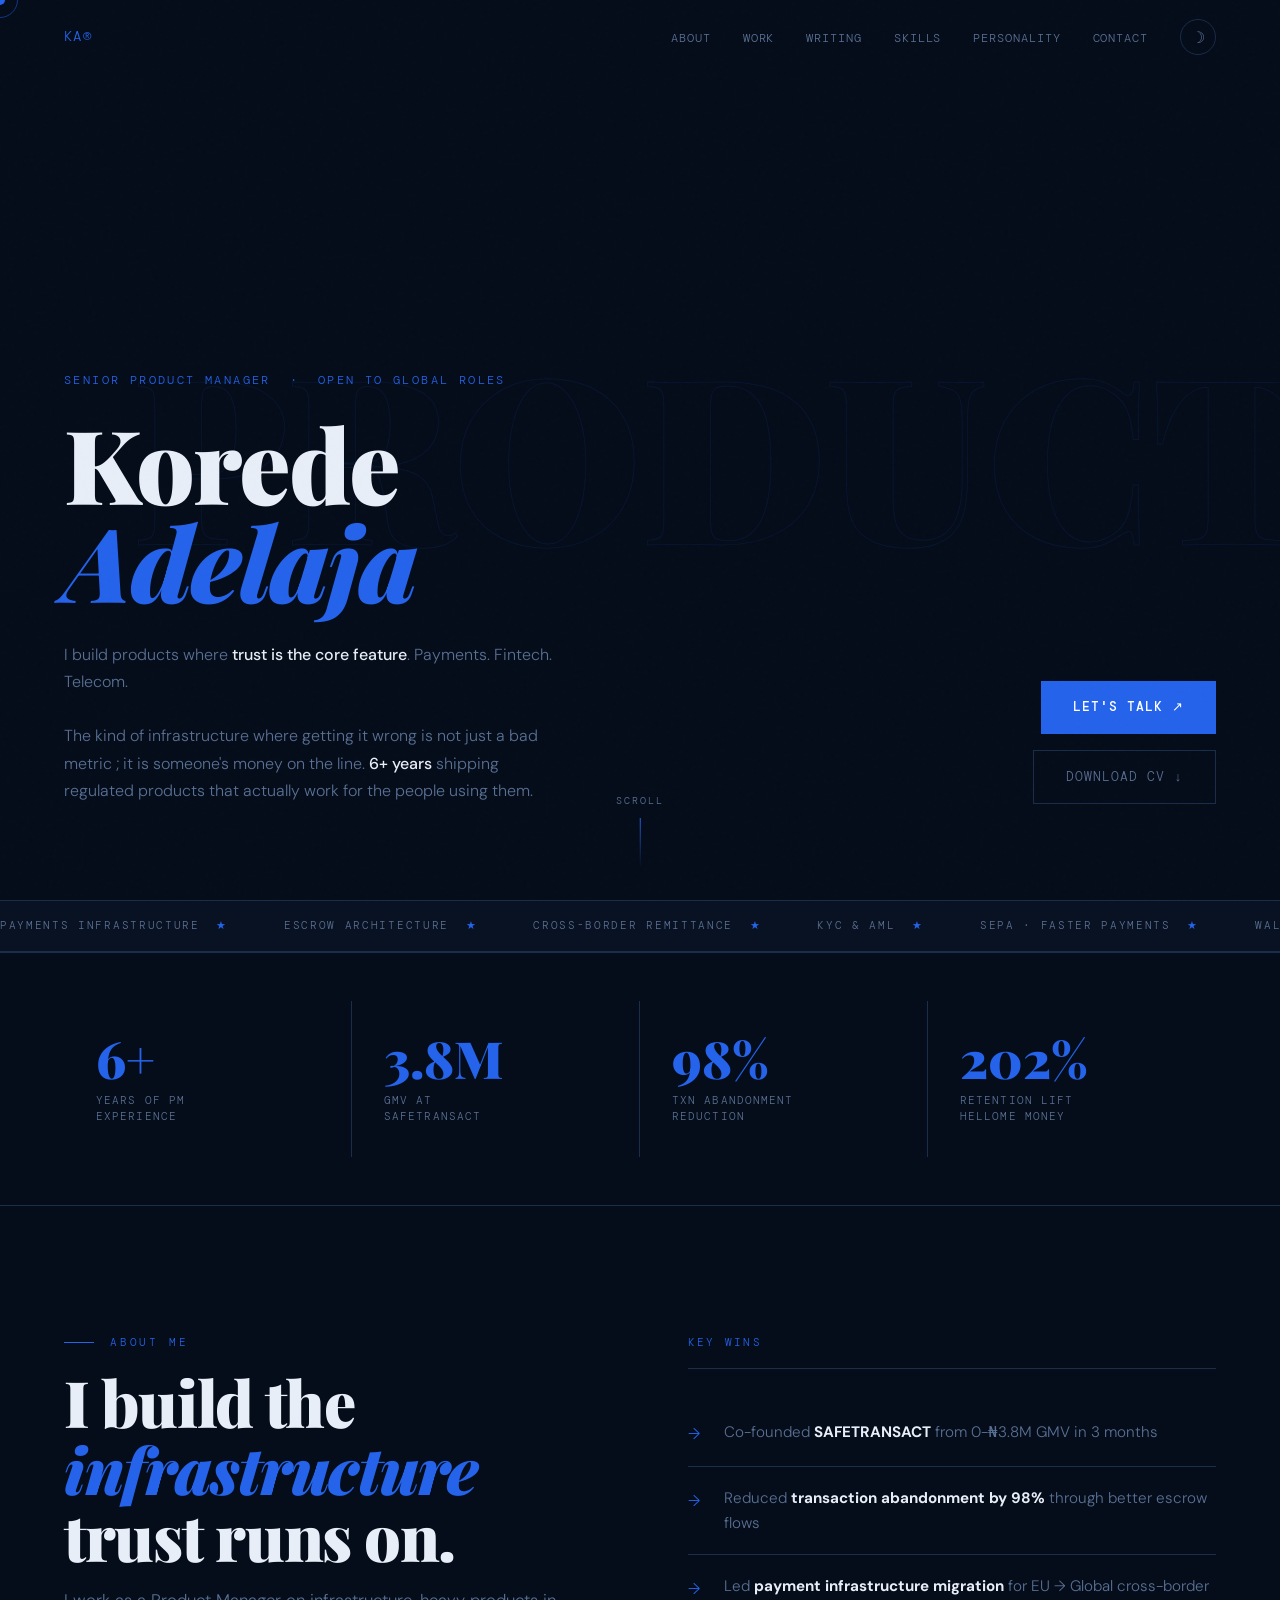
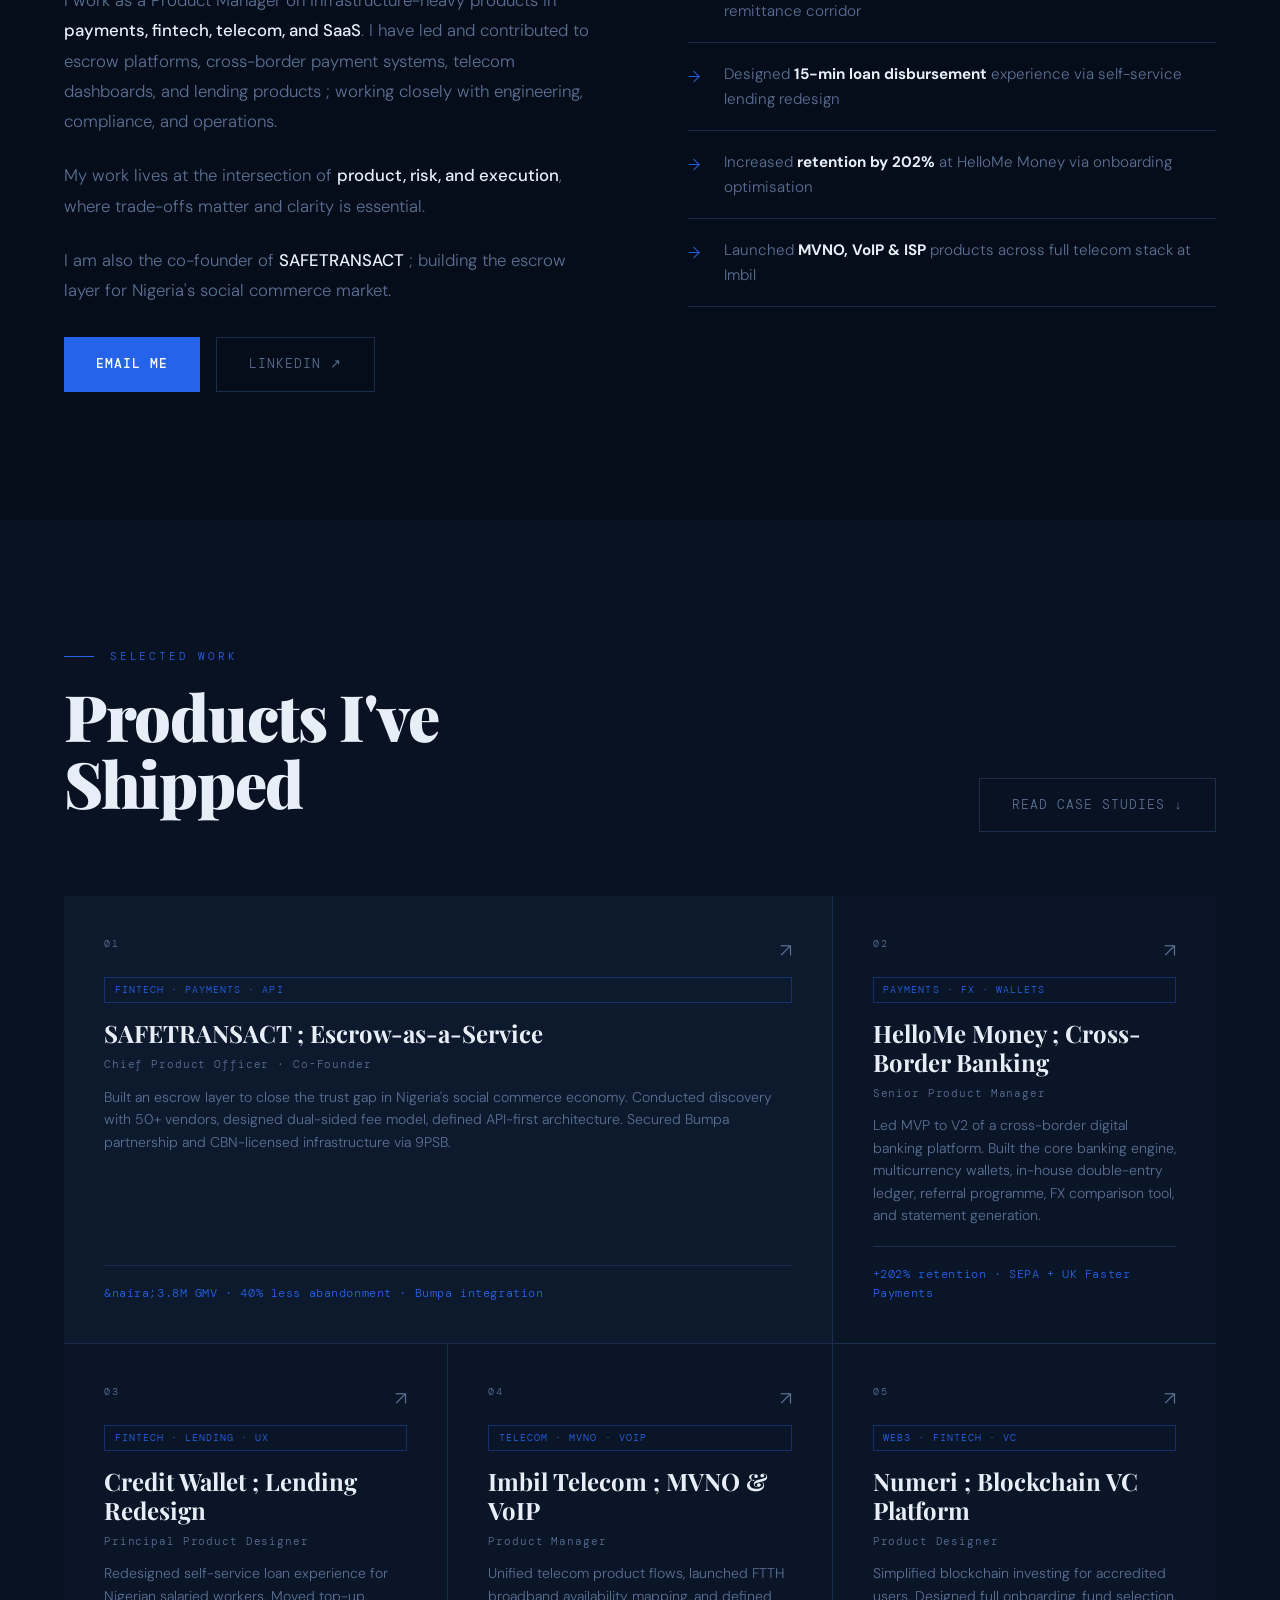
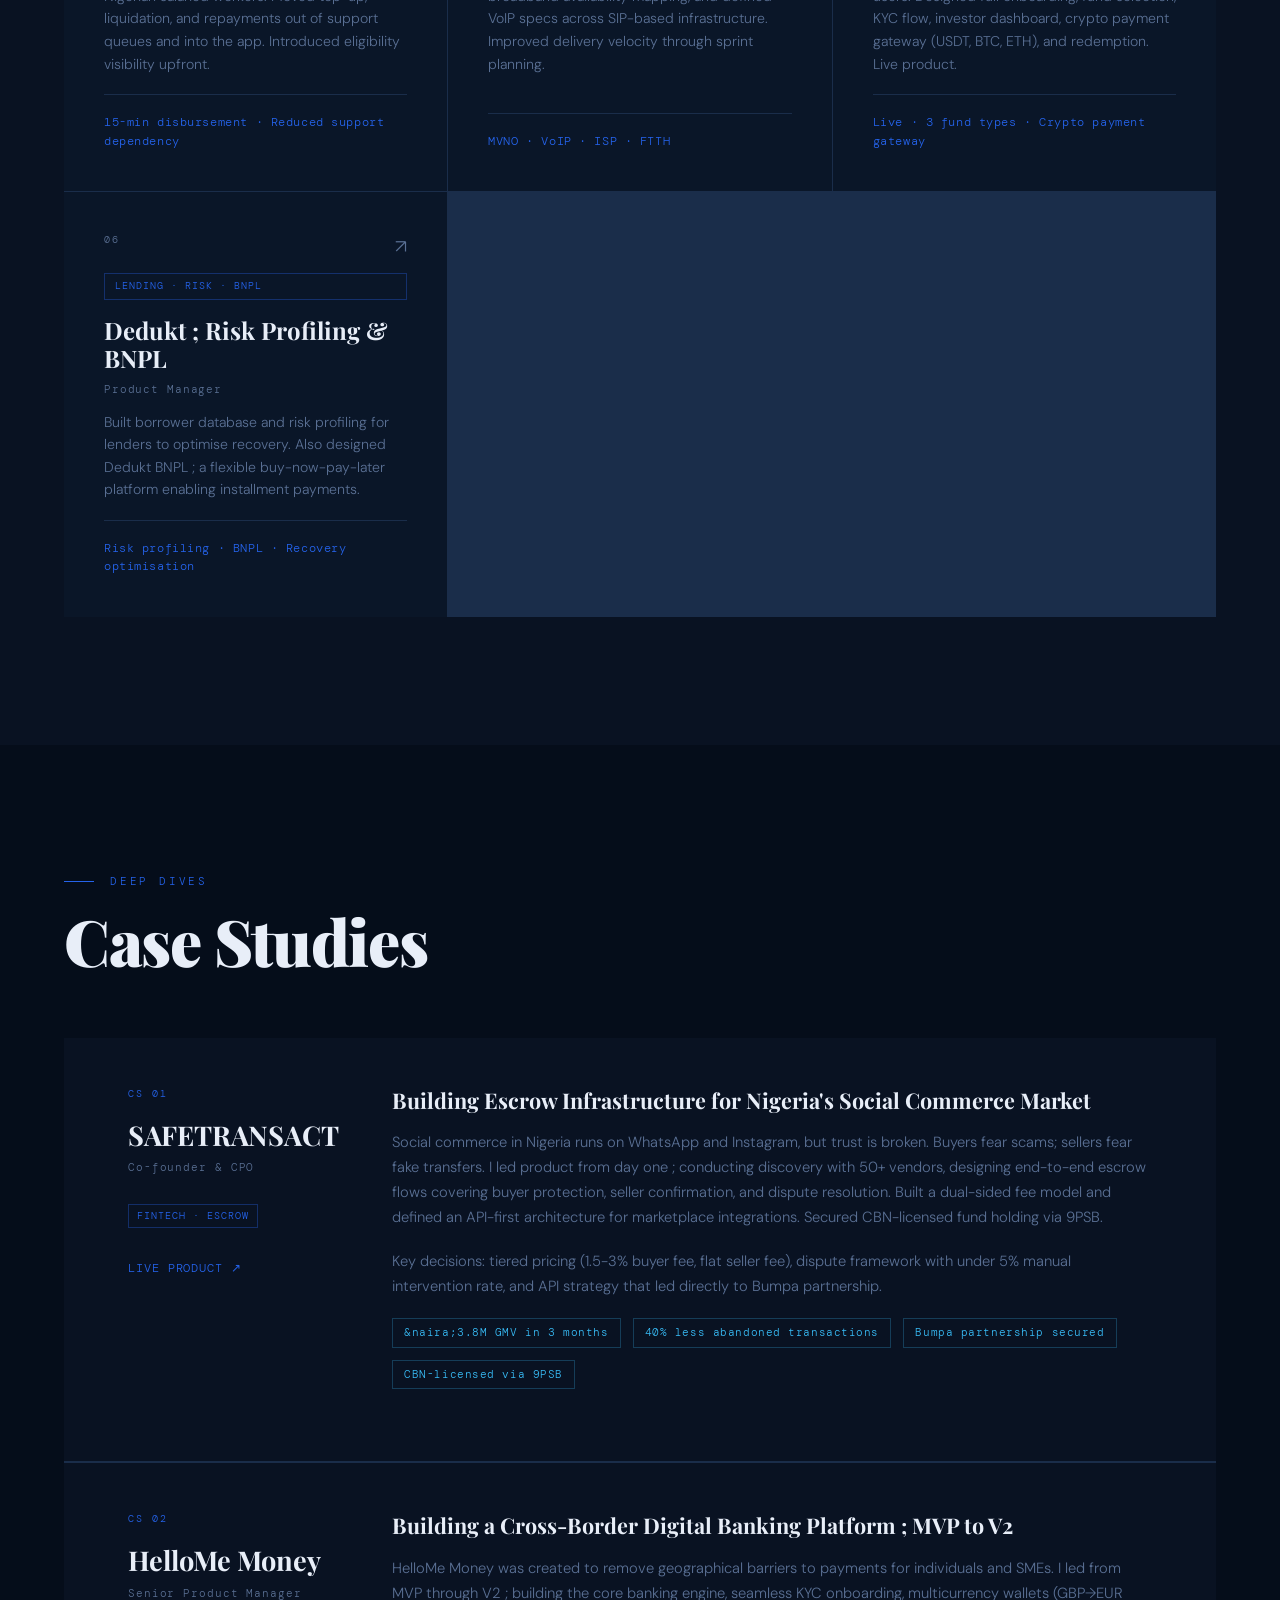
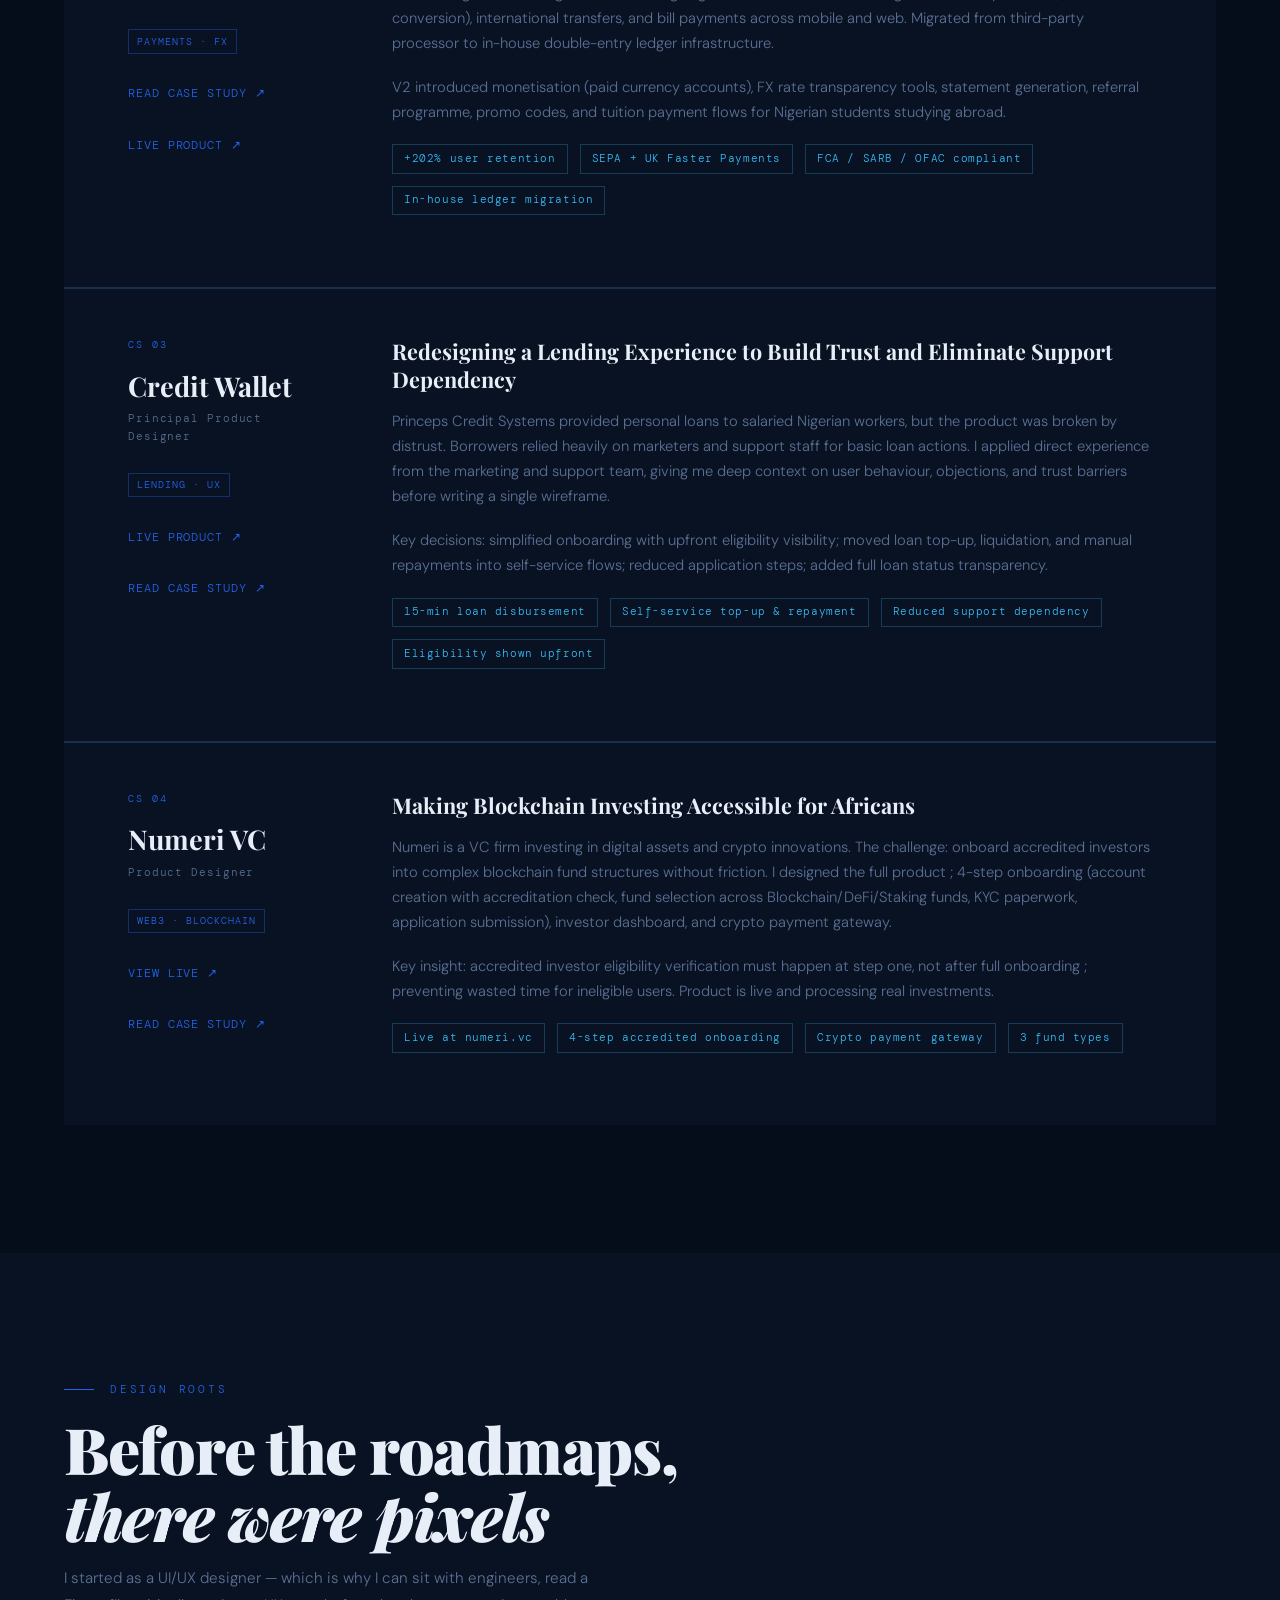
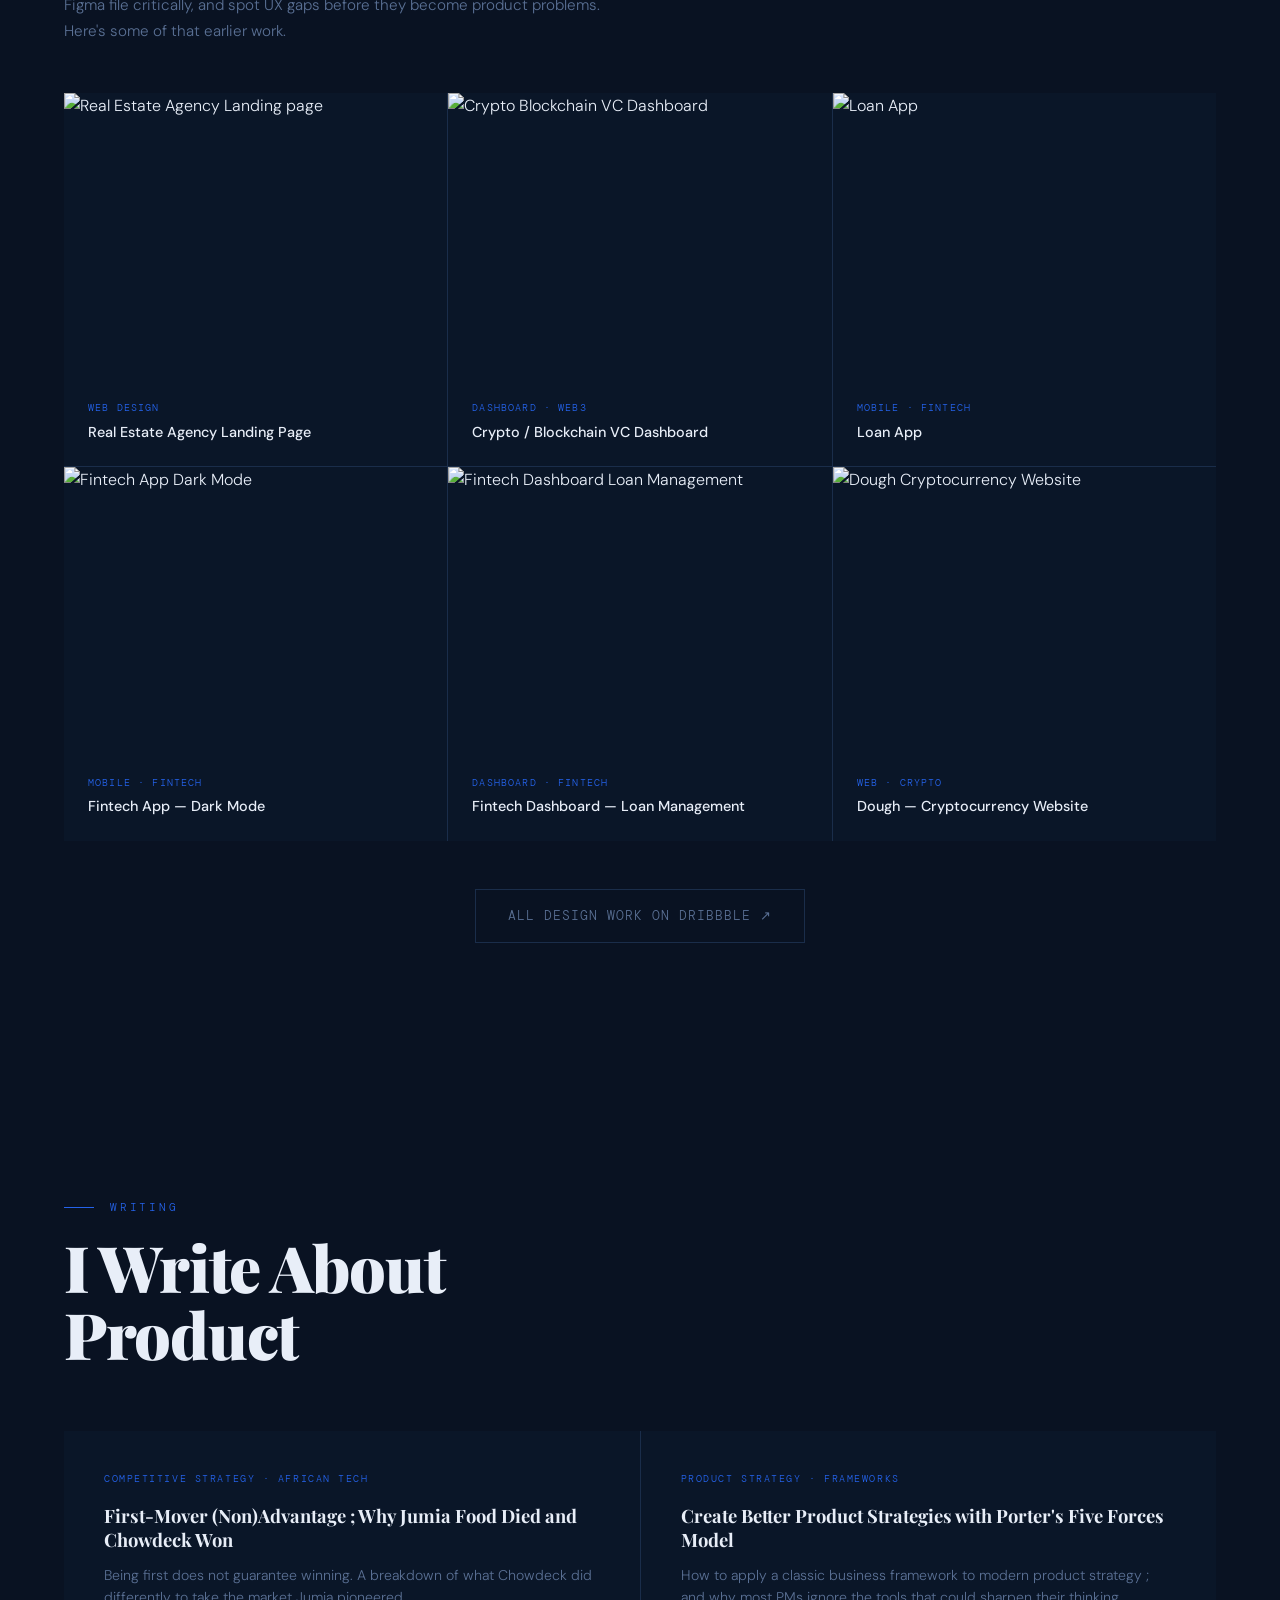
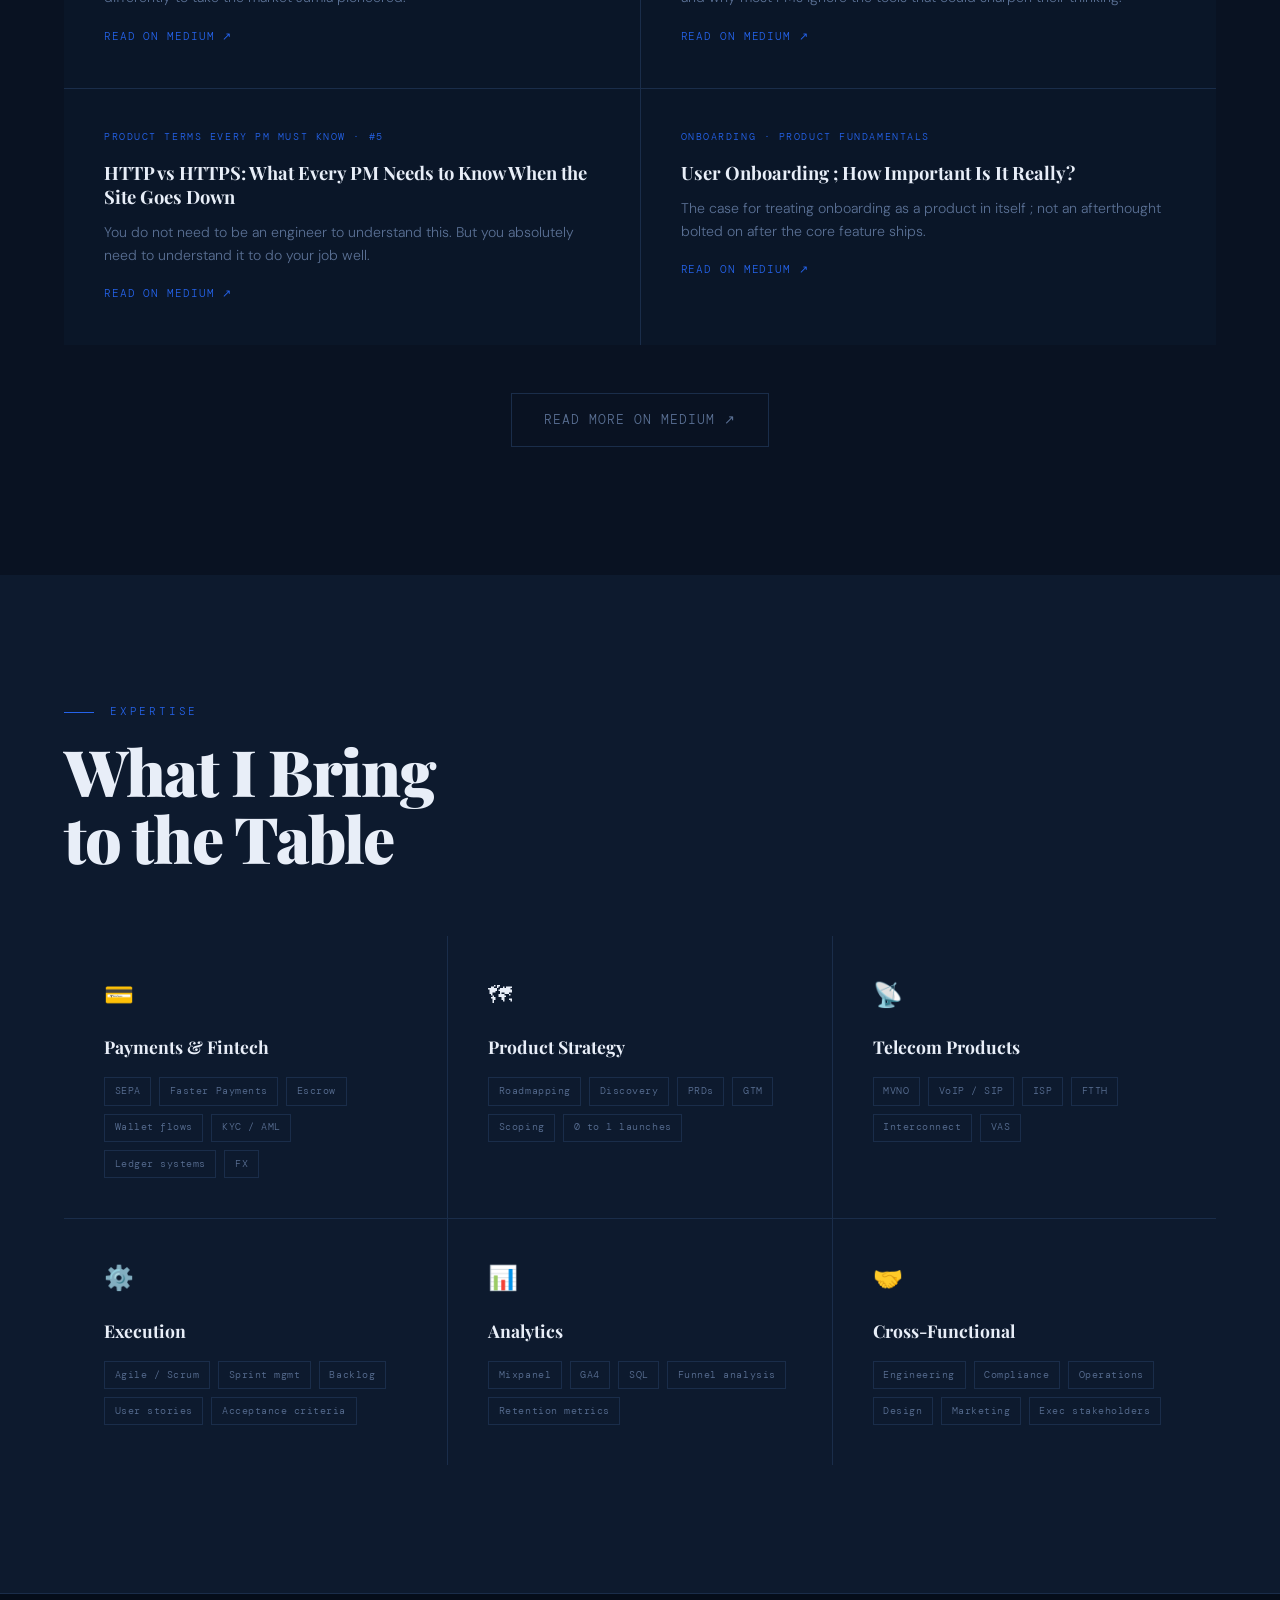
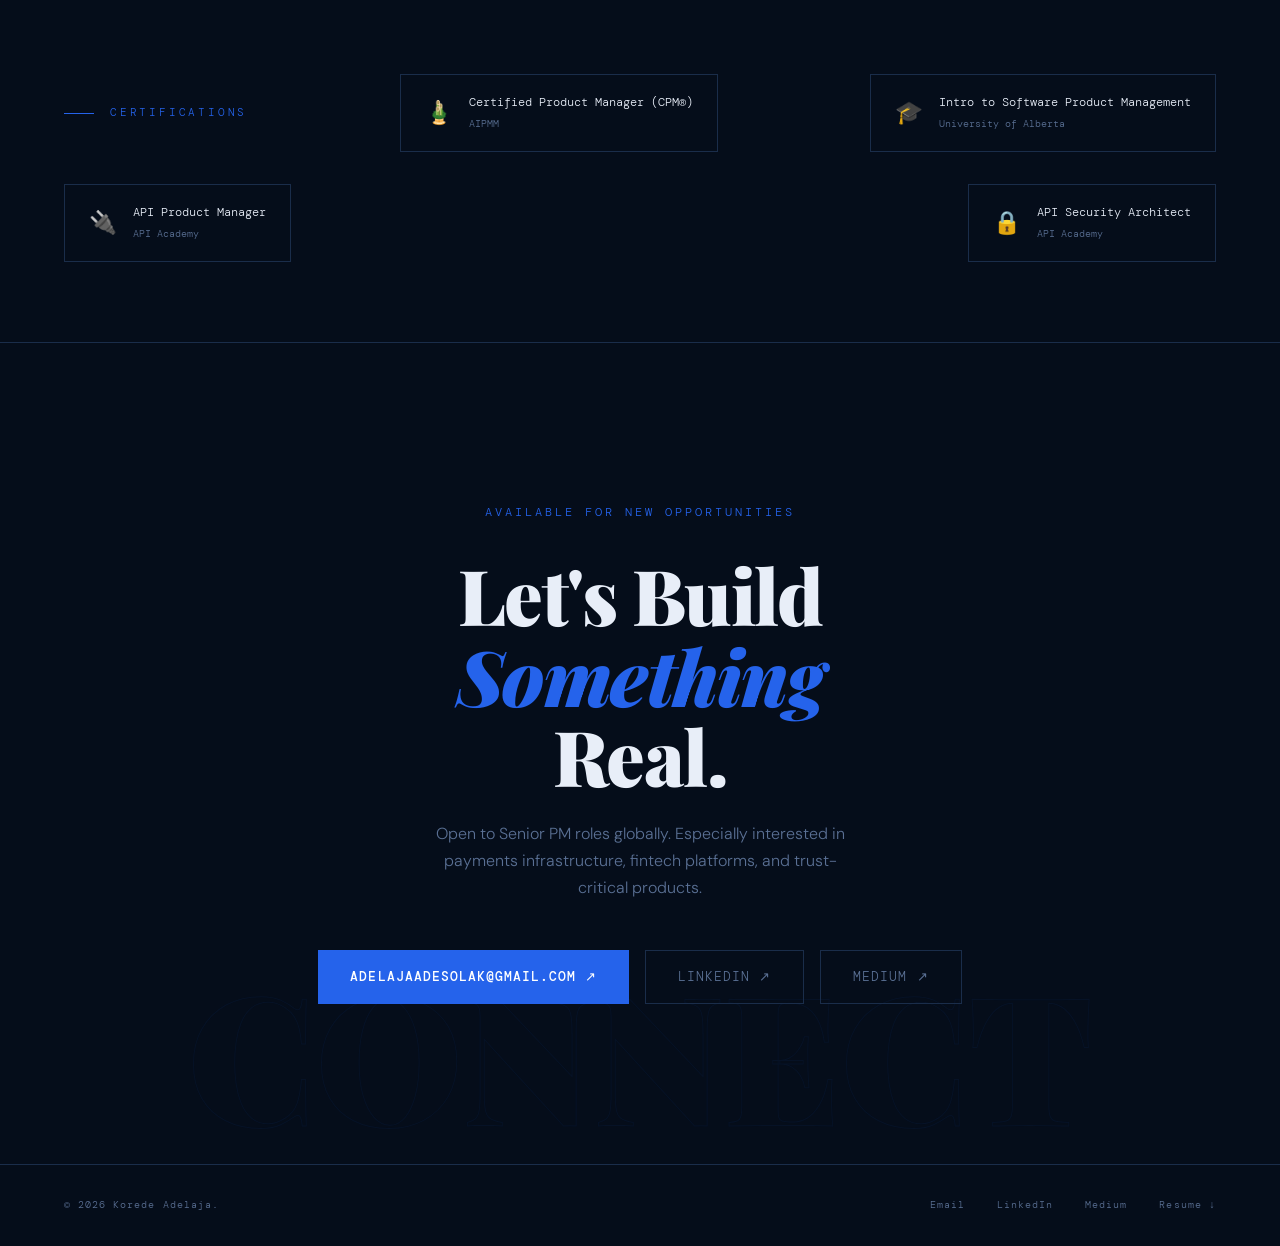
==== index.html @ 9d24c7f6 "Update index.html" ====
<!DOCTYPE html>
<html lang="en">
<head>
  <meta charset="UTF-8">
  <meta name="viewport" content="width=device-width, initial-scale=1.0">
  <title>Korede Adelaja &#8212; Senior Product Manager</title>
  <link href="https://fonts.googleapis.com/css2?family=Playfair+Display:ital,wght@0,700;0,900;1,700&family=DM+Mono:wght@400;500&family=DM+Sans:wght@300;400;500&display=swap" rel="stylesheet">
  <link rel="stylesheet" href="styles.css">
</head>
<body>

</head>
<body>

  <!-- CURSOR (desktop only) -->
  <div class="cursor"      id="cursor"></div>
  <div class="cursor-ring" id="cursorRing"></div>

  <!-- ═══ NAVIGATION ════════════════════════════════════ -->
  <nav id="nav">
    <a href="#hero" class="nav-logo">KA&reg;</a>

    <!-- Desktop links -->
    <div class="nav-right">
      <ul class="nav-links">
        <li><a href="#about">About</a></li>
        <li><a href="#projects">Work</a></li>
        <li><a href="#writing">Writing</a></li>
        <li><a href="#skills">Skills</a></li>
        <li><a href="#personality.html">Personality</a></li>
        <li><a href="#contact">Contact</a></li>
      </ul>
      <!-- Theme toggle -->
      <button class="theme-toggle" id="themeToggle" aria-label="Toggle theme">
        <span class="theme-icon">&#9790;</span>
      </button>
      <!-- Hamburger (mobile) -->
      <button class="hamburger" id="hamburger" aria-label="Open menu">
        <span></span><span></span><span></span>
      </button>
    </div>
  </nav>

  <!-- Mobile nav drawer -->
  <div class="mobile-nav" id="mobileNav">
    <button class="mobile-nav-close" id="mobileClose">&times;</button>
    <a href="#about">About</a>
    <a href="#projects">Work</a>
    <a href="#casestudies">Case Studies</a>
    <a href="#writing">Writing</a>
    <a href="#skills">Skills</a>
    <a href="#contact">Contact</a>
  </div>

  <!-- ═══ HERO ═══════════════════════════════════════════ -->
  <section id="hero">
    <div class="hero-bg-text">PRODUCT</div>
    <!-- EDIT: Change your tag line below -->
    <div class="hero-tag">Senior Product Manager &nbsp;&middot;&nbsp; Open to Global Roles</div>
    <!-- EDIT: Your name -->
    <h1 class="hero-name">Korede<br><em>Adelaja</em></h1>
    <div class="hero-bottom">
      <!-- EDIT: Your hero description -->
      <p class="hero-desc">
        I build products where <strong>trust is the core feature</strong>. Payments. Fintech. Telecom.<br><br>
        The kind of infrastructure where getting it wrong is not just a bad metric ;
        it is someone&apos;s money on the line.
        <strong>6+ years</strong> shipping regulated products that actually work for the people using them.
      </p>
      <div class="hero-cta">
        <!-- EDIT: Your email and CV link -->
        <a href="mailto:adelajaadesolak@gmail.com" class="btn-primary">Let&apos;s Talk &nearr;</a>
        <a href="https://drive.google.com/file/d/1higKZw-b7GZqbJ5tYh67kyvQVf_WBRZf/view?usp=sharing" target="_blank" class="btn-outline">Download CV &darr;</a>
      </div>
    </div>
    <div class="scroll-indicator"><span>Scroll</span><div class="scroll-line"></div></div>
  </section>

  <!-- ═══ TICKER ══════════════════════════════════════════ -->
  <!-- EDIT: Add/remove ticker items below -->
  <div class="ticker-wrap"><div class="ticker">
    <span class="ticker-item">Payments Infrastructure <span>&starf;</span></span>
    <span class="ticker-item">Escrow Architecture <span>&starf;</span></span>
    <span class="ticker-item">Cross-Border Remittance <span>&starf;</span></span>
    <span class="ticker-item">KYC &amp; AML <span>&starf;</span></span>
    <span class="ticker-item">SEPA &middot; Faster Payments <span>&starf;</span></span>
    <span class="ticker-item">Wallet &amp; Ledger Systems <span>&starf;</span></span>
    <span class="ticker-item">MVNO &middot; VoIP &middot; ISP <span>&starf;</span></span>
    <span class="ticker-item">Fintech &middot; SaaS &middot; Telecom <span>&starf;</span></span>
    <!-- Duplicate for seamless loop -->
    <span class="ticker-item">Payments Infrastructure <span>&starf;</span></span>
    <span class="ticker-item">Escrow Architecture <span>&starf;</span></span>
    <span class="ticker-item">Cross-Border Remittance <span>&starf;</span></span>
    <span class="ticker-item">KYC &amp; AML <span>&starf;</span></span>
    <span class="ticker-item">SEPA &middot; Faster Payments <span>&starf;</span></span>
    <span class="ticker-item">Wallet &amp; Ledger Systems <span>&starf;</span></span>
    <span class="ticker-item">MVNO &middot; VoIP &middot; ISP <span>&starf;</span></span>
    <span class="ticker-item">Fintech &middot; SaaS &middot; Telecom <span>&starf;</span></span>
  </div></div>

  <!-- ═══ STATS ════════════════════════════════════════════ -->
  <!-- EDIT: Update your 4 headline numbers -->
  <div id="stats">
    <div class="stat-item reveal"><div class="stat-num">6+</div><div class="stat-label">Years of PM<br>Experience</div></div>
    <div class="stat-item reveal"><div class="stat-num">3.8M</div><div class="stat-label">GMV at<br>SAFETRANSACT</div></div>
    <div class="stat-item reveal"><div class="stat-num">98%</div><div class="stat-label">Txn Abandonment<br>Reduction</div></div>
    <div class="stat-item reveal"><div class="stat-num">202%</div><div class="stat-label">Retention Lift<br>HelloMe Money</div></div>
  </div>

  <!-- ═══ ABOUT ════════════════════════════════════════════ -->
  <section id="about">
    <div id="about-grid">
      <div class="reveal">
        <div class="section-label">About Me</div>
        <!-- EDIT: Your section headline -->
        <h2 class="section-title">I build the<br><em style="font-style:italic;color:var(--accent)">infrastructure</em><br>trust runs on.</h2>
        <!-- EDIT: Your bio paragraphs -->
        <p class="about-text">I work as a Product Manager on infrastructure-heavy products in <strong>payments, fintech, telecom, and SaaS</strong>. I have led and contributed to escrow platforms, cross-border payment systems, telecom dashboards, and lending products ; working closely with engineering, compliance, and operations.</p>
        <p class="about-text">My work lives at the intersection of <strong>product, risk, and execution</strong>, where trade-offs matter and clarity is essential.</p>
        <p class="about-text">I am also the co-founder of <strong>SAFETRANSACT</strong> ; building the escrow layer for Nigeria&apos;s social commerce market.</p>
        <div style="display:flex;gap:1rem;margin-top:2rem;flex-wrap:wrap">
          <a href="mailto:adelajaadesolak@gmail.com" class="btn-primary">Email Me</a>
          <a href="https://linkedin.com/in/koredeadelaja" target="_blank" class="btn-outline">LinkedIn &nearr;</a>
        </div>
      </div>
      <!-- EDIT: Your key wins -->
      <div class="reveal">
        <div class="wins-title">Key Wins</div>
        <div class="win-item"><span class="win-arrow">&rarr;</span><div class="win-text">Co-founded <strong>SAFETRANSACT</strong> from 0-₦3.8M GMV in 3 months</div></div>
        <div class="win-item"><span class="win-arrow">&rarr;</span><div class="win-text">Reduced <strong>transaction abandonment by 98%</strong> through better escrow flows</div></div>
        <div class="win-item"><span class="win-arrow">&rarr;</span><div class="win-text">Led <strong>payment infrastructure migration</strong> for EU &rarr; Global cross-border remittance corridor</div></div>
        <div class="win-item"><span class="win-arrow">&rarr;</span><div class="win-text">Designed <strong>15-min loan disbursement</strong> experience via self-service lending redesign</div></div>
        <div class="win-item"><span class="win-arrow">&rarr;</span><div class="win-text">Increased <strong>retention by 202%</strong> at HelloMe Money via onboarding optimisation</div></div>
        <div class="win-item"><span class="win-arrow">&rarr;</span><div class="win-text">Launched <strong>MVNO, VoIP &amp; ISP</strong> products across full telecom stack at Imbil</div></div>
      </div>
    </div>
  </section>

  <!-- ═══ PROJECTS ══════════════════════════════════════════ -->
  <section id="projects">
    <div class="projects-header reveal">
      <div>
        <div class="section-label">Selected Work</div>
        <h2 class="section-title">Products I&apos;ve<br>Shipped</h2>
      </div>
      <a href="#casestudies" class="btn-outline">Read Case Studies &darr;</a>
    </div>
    <!-- EDIT: Add/remove project cards. Keep .featured on the first/hero card -->
    <div class="projects-grid reveal">
      <a href="https://www.mysafetransact.com" target="_blank" class="project-card featured">
        <div class="project-num">01</div>
        <span class="project-tag">Fintech &middot; Payments &middot; API</span>
        <h3 class="project-title">SAFETRANSACT ; Escrow-as-a-Service</h3>
        <div class="project-role">Chief Product Officer &middot; Co-Founder</div>
        <p class="project-desc">Built an escrow layer to close the trust gap in Nigeria&apos;s social commerce economy. Conducted discovery with 50+ vendors, designed dual-sided fee model, defined API-first architecture. Secured Bumpa partnership and CBN-licensed infrastructure via 9PSB.</p>
        <div class="project-metric">&naira;3.8M GMV &middot; 40% less abandonment &middot; Bumpa integration</div>
        <span class="project-arrow">&nearr;</span>
      </a>
      <a href="https://www.hellomemoney.com" target="_blank" class="project-card">
        <div class="project-num">02</div>
        <span class="project-tag">Payments &middot; FX &middot; Wallets</span>
        <h3 class="project-title">HelloMe Money ; Cross-Border Banking</h3>
        <div class="project-role">Senior Product Manager</div>
        <p class="project-desc">Led MVP to V2 of a cross-border digital banking platform. Built the core banking engine, multicurrency wallets, in-house double-entry ledger, referral programme, FX comparison tool, and statement generation.</p>
        <div class="project-metric">+202% retention &middot; SEPA + UK Faster Payments</div>
        <span class="project-arrow">&nearr;</span>
      </a>
      <a href="https://creditwallet.ng" target="_blank" class="project-card">
        <div class="project-num">03</div>
        <span class="project-tag">Fintech &middot; Lending &middot; UX</span>
        <h3 class="project-title">Credit Wallet ; Lending Redesign</h3>
        <div class="project-role">Principal Product Designer</div>
        <p class="project-desc">Redesigned self-service loan experience for Nigerian salaried workers. Moved top-up, liquidation, and repayments out of support queues and into the app. Introduced eligibility visibility upfront.</p>
        <div class="project-metric">15-min disbursement &middot; Reduced support dependency</div>
        <span class="project-arrow">&nearr;</span>
      </a>
      <a href="#casestudies" class="project-card">
        <div class="project-num">04</div>
        <span class="project-tag">Telecom &middot; MVNO &middot; VoIP</span>
        <h3 class="project-title">Imbil Telecom ; MVNO &amp; VoIP</h3>
        <div class="project-role">Product Manager</div>
        <p class="project-desc">Unified telecom product flows, launched FTTH broadband availability mapping, and defined VoIP specs across SIP-based infrastructure. Improved delivery velocity through sprint planning.</p>
        <div class="project-metric">MVNO &middot; VoIP &middot; ISP &middot; FTTH</div>
        <span class="project-arrow">&nearr;</span>
      </a>
      <a href="https://numeri.vc" target="_blank" class="project-card">
        <div class="project-num">05</div>
        <span class="project-tag">Web3 &middot; Fintech &middot; VC</span>
        <h3 class="project-title">Numeri ; Blockchain VC Platform</h3>
        <div class="project-role">Product Designer</div>
        <p class="project-desc">Simplified blockchain investing for accredited users. Designed full onboarding, fund selection, KYC flow, investor dashboard, crypto payment gateway (USDT, BTC, ETH), and redemption. Live product.</p>
        <div class="project-metric">Live &middot; 3 fund types &middot; Crypto payment gateway</div>
        <span class="project-arrow">&nearr;</span>
      </a>
      <a href="#" class="project-card">
        <div class="project-num">06</div>
        <span class="project-tag">Lending &middot; Risk &middot; BNPL</span>
        <h3 class="project-title">Dedukt ; Risk Profiling &amp; BNPL</h3>
        <div class="project-role">Product Manager</div>
        <p class="project-desc">Built borrower database and risk profiling for lenders to optimise recovery. Also designed Dedukt BNPL ; a flexible buy-now-pay-later platform enabling installment payments.</p>
        <div class="project-metric">Risk profiling &middot; BNPL &middot; Recovery optimisation</div>
        <span class="project-arrow">&nearr;</span>
      </a>
    </div>
  </section>

  <!-- ═══ CASE STUDIES ═══════════════════════════════════════ -->
  <section id="casestudies">
    <div class="reveal">
      <div class="section-label">Deep Dives</div>
      <h2 class="section-title">Case Studies</h2>
    </div>
    <!-- EDIT: Each .case-card is one case study -->
    <div class="case-grid reveal">

      <div class="case-card">
        <div>
          <div class="case-num">CS&nbsp;01</div>
          <div class="case-company">SAFETRANSACT</div>
          <div class="case-role">Co-founder &amp; CPO</div>
          <span class="case-tag">Fintech &middot; Escrow</span><br><br>
          <a href="https://www.mysafetransact.com" target="_blank" class="case-link">Live Product &nearr;</a>
        </div>
        <div>
          <h3 class="case-title">Building Escrow Infrastructure for Nigeria&apos;s Social Commerce Market</h3>
          <p class="case-body">Social commerce in Nigeria runs on WhatsApp and Instagram, but trust is broken. Buyers fear scams; sellers fear fake transfers. I led product from day one ; conducting discovery with 50+ vendors, designing end-to-end escrow flows covering buyer protection, seller confirmation, and dispute resolution. Built a dual-sided fee model and defined an API-first architecture for marketplace integrations. Secured CBN-licensed fund holding via 9PSB.</p>
          <p class="case-body">Key decisions: tiered pricing (1.5-3% buyer fee, flat seller fee), dispute framework with under 5% manual intervention rate, and API strategy that led directly to Bumpa partnership.</p>
          <div class="case-impacts">
            <span class="case-impact">&naira;3.8M GMV in 3 months</span>
            <span class="case-impact">40% less abandoned transactions</span>
            <span class="case-impact">Bumpa partnership secured</span>
            <span class="case-impact">CBN-licensed via 9PSB</span>
          </div>
        </div>
      </div>

      <div class="case-card">
        <div>
          <div class="case-num">CS&nbsp;02</div>
          <div class="case-company">HelloMe Money</div>
          <div class="case-role">Senior Product Manager</div>
          <span class="case-tag">Payments &middot; FX</span><br><br>
          <a href="https://medium.com/@thezanypm/case-study-building-hellome-money-a-cross-border-digital-banking-platform-356b1286e3ab" target="_blank" class="case-link">Read Case Study &nearr;</a>
          <br><br><a href="https://www.hellomemoney.com" target="_blank" class="case-link">Live Product &nearr;</a>
        </div>
        <div>
          <h3 class="case-title">Building a Cross-Border Digital Banking Platform ; MVP to V2</h3>
          <p class="case-body">HelloMe Money was created to remove geographical barriers to payments for individuals and SMEs. I led from MVP through V2 ; building the core banking engine, seamless KYC onboarding, multicurrency wallets (GBP&rarr;EUR conversion), international transfers, and bill payments across mobile and web. Migrated from third-party processor to in-house double-entry ledger infrastructure.</p>
          <p class="case-body">V2 introduced monetisation (paid currency accounts), FX rate transparency tools, statement generation, referral programme, promo codes, and tuition payment flows for Nigerian students studying abroad.</p>
          <div class="case-impacts">
            <span class="case-impact">+202% user retention</span>
            <span class="case-impact">SEPA + UK Faster Payments</span>
            <span class="case-impact">FCA / SARB / OFAC compliant</span>
            <span class="case-impact">In-house ledger migration</span>
          </div>
        </div>
      </div>

      <div class="case-card">
        <div>
          <div class="case-num">CS&nbsp;03</div>
          <div class="case-company">Credit Wallet</div>
          <div class="case-role">Principal Product Designer</div>
          <span class="case-tag">Lending &middot; UX</span><br><br>
          <a href="https://creditwallet.ng" target="_blank" class="case-link">Live Product &nearr;</a>
          <br><br><a href="https://uxplanet.org/improving-the-loan-application-management-on-a-lending-platform-a-ux-case-study-5ef4d76a283a" target="_blank" class="case-link">Read Case Study &nearr;</a>
        </div>
        <div>
          <h3 class="case-title">Redesigning a Lending Experience to Build Trust and Eliminate Support Dependency</h3>
          <p class="case-body">Princeps Credit Systems provided personal loans to salaried Nigerian workers, but the product was broken by distrust. Borrowers relied heavily on marketers and support staff for basic loan actions. I applied direct experience from the marketing and support team, giving me deep context on user behaviour, objections, and trust barriers before writing a single wireframe.</p>
          <p class="case-body">Key decisions: simplified onboarding with upfront eligibility visibility; moved loan top-up, liquidation, and manual repayments into self-service flows; reduced application steps; added full loan status transparency.</p>
          <div class="case-impacts">
            <span class="case-impact">15-min loan disbursement</span>
            <span class="case-impact">Self-service top-up &amp; repayment</span>
            <span class="case-impact">Reduced support dependency</span>
            <span class="case-impact">Eligibility shown upfront</span>
          </div>
        </div>
      </div>

      <div class="case-card">
        <div>
          <div class="case-num">CS&nbsp;04</div>
          <div class="case-company">Numeri VC</div>
          <div class="case-role">Product Designer</div>
          <span class="case-tag">Web3 &middot; Blockchain</span><br><br>
          <a href="https://numeri.vc" target="_blank" class="case-link">View Live &nearr;</a>
          <br><br><a href="https://medium.com/design-bootcamp/blockchain-venture-capital-making-it-easier-for-individuals-especially-africans-to-invest-on-the-2cc47177dce" target="_blank" class="case-link">Read Case Study &nearr;</a>
        </div>
        <div>
          <h3 class="case-title">Making Blockchain Investing Accessible for Africans</h3>
          <p class="case-body">Numeri is a VC firm investing in digital assets and crypto innovations. The challenge: onboard accredited investors into complex blockchain fund structures without friction. I designed the full product ; 4-step onboarding (account creation with accreditation check, fund selection across Blockchain/DeFi/Staking funds, KYC paperwork, application submission), investor dashboard, and crypto payment gateway.</p>
          <p class="case-body">Key insight: accredited investor eligibility verification must happen at step one, not after full onboarding ; preventing wasted time for ineligible users. Product is live and processing real investments.</p>
          <div class="case-impacts">
            <span class="case-impact">Live at numeri.vc</span>
            <span class="case-impact">4-step accredited onboarding</span>
            <span class="case-impact">Crypto payment gateway</span>
            <span class="case-impact">3 fund types</span>
          </div>
        </div>
      </div>

    </div>
  </section>


  <!-- ═══ DESIGN ROOTS ════════════════════════════════════════ -->
  <section id="design">
    <div class="reveal">
      <div class="section-label">Design Roots</div>
      <h2 class="section-title">Before the roadmaps,<br><em>there were pixels</em></h2>
      <p class="section-sub reveal" style="max-width:560px;color:var(--muted);font-size:.95rem;line-height:1.75;margin-top:1rem;">
        I started as a UI/UX designer — which is why I can sit with engineers, read a Figma file critically,
        and spot UX gaps before they become product problems. Here&apos;s some of that earlier work.
      </p>
    </div>

    <div class="design-grid reveal">

      <a href="https://dribbble.com/shots/20817892-Real-Estate-Agency-Landing-page-Website" target="_blank" class="design-card">
        <div class="design-card-img">
          <img src="https://cdn.dribbble.com/userupload/5094420/file/original-48b34fb361ac0b53d5590772ddad398a.png?resize=400x0" alt="Real Estate Agency Landing page" loading="lazy">
          <div class="design-card-overlay"><span>View on Dribbble &nearr;</span></div>
        </div>
        <div class="design-card-info">
          <span class="design-tag">Web Design</span>
          <p class="design-title">Real Estate Agency Landing Page</p>
        </div>
      </a>

      <a href="https://dribbble.com/shots/18165515-Dashboard-for-a-Crypto-Blockchain-VC" target="_blank" class="design-card">
        <div class="design-card-img">
          <img src="https://cdn.dribbble.com/userupload/37498638/file/original-881f42ff45877caef33650ea9686b6dd.png?resize=400x0" alt="Crypto Blockchain VC Dashboard" loading="lazy">
          <div class="design-card-overlay"><span>View on Dribbble &nearr;</span></div>
        </div>
        <div class="design-card-info">
          <span class="design-tag">Dashboard · Web3</span>
          <p class="design-title">Crypto / Blockchain VC Dashboard</p>
        </div>
      </a>

      <a href="https://dribbble.com/shots/17395656-Loan-App" target="_blank" class="design-card">
        <div class="design-card-img">
          <img src="https://cdn.dribbble.com/userupload/35269520/file/original-194202e12adb31932e12618908033809.png?resize=400x0" alt="Loan App" loading="lazy">
          <div class="design-card-overlay"><span>View on Dribbble &nearr;</span></div>
        </div>
        <div class="design-card-info">
          <span class="design-tag">Mobile · Fintech</span>
          <p class="design-title">Loan App</p>
        </div>
      </a>

      <a href="https://dribbble.com/shots/17392790-Fintech-App-Dark-mode" target="_blank" class="design-card">
        <div class="design-card-img">
          <img src="https://cdn.dribbble.com/userupload/35263395/file/original-64351cd179b713bd063521603101123a.png?resize=400x0" alt="Fintech App Dark Mode" loading="lazy">
          <div class="design-card-overlay"><span>View on Dribbble &nearr;</span></div>
        </div>
        <div class="design-card-info">
          <span class="design-tag">Mobile · Fintech</span>
          <p class="design-title">Fintech App — Dark Mode</p>
        </div>
      </a>

      <a href="https://dribbble.com/shots/17392622-Finntech-Dashboard-Loan-Management" target="_blank" class="design-card">
        <div class="design-card-img">
          <img src="https://cdn.dribbble.com/userupload/35263112/file/original-33b11cc999990f996895199b5844937c.png?resize=400x0" alt="Fintech Dashboard Loan Management" loading="lazy">
          <div class="design-card-overlay"><span>View on Dribbble &nearr;</span></div>
        </div>
        <div class="design-card-info">
          <span class="design-tag">Dashboard · Fintech</span>
          <p class="design-title">Fintech Dashboard — Loan Management</p>
        </div>
      </a>

      <a href="https://dribbble.com/shots/15721559-DOUGH-CRYPTOCURRENCY-WEBSITE-DESIGN" target="_blank" class="design-card">
        <div class="design-card-img">
          <img src="https://cdn.dribbble.com/userupload/31858274/file/original-cce017a569dddfbe7f0b381e4e5eeab1.png?resize=400x0" alt="Dough Cryptocurrency Website" loading="lazy">
          <div class="design-card-overlay"><span>View on Dribbble &nearr;</span></div>
        </div>
        <div class="design-card-info">
          <span class="design-tag">Web · Crypto</span>
          <p class="design-title">Dough — Cryptocurrency Website</p>
        </div>
      </a>

    </div>

    <div style="text-align:center;margin-top:3rem;">
      <a href="https://dribbble.com/koray_zany" target="_blank" class="btn-outline">All Design Work on Dribbble &nearr;</a>
    </div>
  </section>

  <!-- ═══ WRITING ════════════════════════════════════════════ -->
  <section id="writing">
    <div class="reveal">
      <div class="section-label">Writing</div>
      <h2 class="section-title">I Write About<br>Product</h2>
    </div>
    <!-- EDIT: Each .writing-card is one article -->
    <div class="writing-grid reveal">
      <a href="https://thezanypm.medium.com/first-mover-non-advantage-why-jumia-food-died-and-chowdeck-won-4bb8938f74ff" target="_blank" class="writing-card">
        <div class="writing-series">Competitive Strategy &middot; African Tech</div>
        <h3 class="writing-title">First-Mover (Non)Advantage ; Why Jumia Food Died and Chowdeck Won</h3>
        <p class="writing-excerpt">Being first does not guarantee winning. A breakdown of what Chowdeck did differently to take the market Jumia pioneered.</p>
        <span class="writing-link">Read on Medium &nearr;</span>
      </a>
      <a href="https://medium.com/design-bootcamp/leveraging-porters-five-forces-for-strategic-product-management-9f434a644c94" target="_blank" class="writing-card">
        <div class="writing-series">Product Strategy &middot; Frameworks</div>
        <h3 class="writing-title">Create Better Product Strategies with Porter&apos;s Five Forces Model</h3>
        <p class="writing-excerpt">How to apply a classic business framework to modern product strategy ; and why most PMs ignore the tools that could sharpen their thinking.</p>
        <span class="writing-link">Read on Medium &nearr;</span>
      </a>
      <a href="https://medium.com/design-bootcamp/product-terms-every-pm-must-know-5-http-vs-https-ed243475d4a7" target="_blank" class="writing-card">
        <div class="writing-series">Product Terms Every PM Must Know &middot; #5</div>
        <h3 class="writing-title">HTTP vs HTTPS: What Every PM Needs to Know When the Site Goes Down</h3>
        <p class="writing-excerpt">You do not need to be an engineer to understand this. But you absolutely need to understand it to do your job well.</p>
        <span class="writing-link">Read on Medium &nearr;</span>
      </a>
      <a href="https://uxplanet.org/user-onboarding-how-important-is-it-really-2d3b7cd05023" target="_blank" class="writing-card">
        <div class="writing-series">Onboarding &middot; Product Fundamentals</div>
        <h3 class="writing-title">User Onboarding ; How Important Is It Really?</h3>
        <p class="writing-excerpt">The case for treating onboarding as a product in itself ; not an afterthought bolted on after the core feature ships.</p>
        <span class="writing-link">Read on Medium &nearr;</span>
      </a>
    </div>
    <div style="text-align:center;margin-top:3rem">
      <a href="https://medium.com/@thezanypm" target="_blank" class="btn-outline">Read More on Medium &nearr;</a>
    </div>
  </section>

  <!-- ═══ SKILLS ═════════════════════════════════════════════ -->
  <section id="skills">
    <div class="reveal">
      <div class="section-label">Expertise</div>
      <h2 class="section-title">What I Bring<br>to the Table</h2>
    </div>
    <!-- EDIT: Each .skill-block is one skill area -->
    <div class="skills-grid reveal">
      <div class="skill-block">
        <div class="skill-icon">&#128179;</div>
        <div class="skill-name">Payments &amp; Fintech</div>
        <div class="skill-tags"><span class="skill-tag">SEPA</span><span class="skill-tag">Faster Payments</span><span class="skill-tag">Escrow</span><span class="skill-tag">Wallet flows</span><span class="skill-tag">KYC / AML</span><span class="skill-tag">Ledger systems</span><span class="skill-tag">FX</span></div>
      </div>
      <div class="skill-block">
        <div class="skill-icon">&#128506;</div>
        <div class="skill-name">Product Strategy</div>
        <div class="skill-tags"><span class="skill-tag">Roadmapping</span><span class="skill-tag">Discovery</span><span class="skill-tag">PRDs</span><span class="skill-tag">GTM</span><span class="skill-tag">Scoping</span><span class="skill-tag">0 to 1 launches</span></div>
      </div>
      <div class="skill-block">
        <div class="skill-icon">&#128225;</div>
        <div class="skill-name">Telecom Products</div>
        <div class="skill-tags"><span class="skill-tag">MVNO</span><span class="skill-tag">VoIP / SIP</span><span class="skill-tag">ISP</span><span class="skill-tag">FTTH</span><span class="skill-tag">Interconnect</span><span class="skill-tag">VAS</span></div>
      </div>
      <div class="skill-block">
        <div class="skill-icon">&#9881;&#65039;</div>
        <div class="skill-name">Execution</div>
        <div class="skill-tags"><span class="skill-tag">Agile / Scrum</span><span class="skill-tag">Sprint mgmt</span><span class="skill-tag">Backlog</span><span class="skill-tag">User stories</span><span class="skill-tag">Acceptance criteria</span></div>
      </div>
      <div class="skill-block">
        <div class="skill-icon">&#128202;</div>
        <div class="skill-name">Analytics</div>
        <div class="skill-tags"><span class="skill-tag">Mixpanel</span><span class="skill-tag">GA4</span><span class="skill-tag">SQL</span><span class="skill-tag">Funnel analysis</span><span class="skill-tag">Retention metrics</span></div>
      </div>
      <div class="skill-block">
        <div class="skill-icon">&#129309;</div>
        <div class="skill-name">Cross-Functional</div>
        <div class="skill-tags"><span class="skill-tag">Engineering</span><span class="skill-tag">Compliance</span><span class="skill-tag">Operations</span><span class="skill-tag">Design</span><span class="skill-tag">Marketing</span><span class="skill-tag">Exec stakeholders</span></div>
      </div>
    </div>
  </section>

  <!-- ═══ CERTIFICATIONS ════════════════════════════════════ -->
  <div id="certs">
    <div class="certs-inner reveal">
      <div class="section-label" style="margin-bottom:0">Certifications</div>
      <!-- EDIT: Add/remove cert items -->
      <div class="cert-item"><span class="cert-icon">&#127885;</span><div><div class="cert-name">Certified Product Manager (CPM&reg;)</div><div class="cert-issuer">AIPMM</div></div></div>
      <div class="cert-item"><span class="cert-icon">&#127891;</span><div><div class="cert-name">Intro to Software Product Management</div><div class="cert-issuer">University of Alberta</div></div></div>
      <div class="cert-item"><span class="cert-icon">&#128268;</span><div><div class="cert-name">API Product Manager</div><div class="cert-issuer">API Academy</div></div></div>
      <div class="cert-item"><span class="cert-icon">&#128274;</span><div><div class="cert-name">API Security Architect</div><div class="cert-issuer">API Academy</div></div></div>
    </div>
  </div>

  <!-- ═══ CONTACT ═══════════════════════════════════════════ -->
  <section id="contact">
    <div class="contact-bg">CONNECT</div>
    <div style="position:relative;z-index:2">
      <div class="contact-eyebrow reveal">Available for new opportunities</div>
      <!-- EDIT: Contact headline and description -->
      <h2 class="contact-title reveal">Let&apos;s Build<br><em>Something</em><br>Real.</h2>
      <p class="contact-sub reveal">Open to Senior PM roles globally. Especially interested in payments infrastructure, fintech platforms, and trust-critical products.</p>
      <div class="contact-links reveal">
        <!-- EDIT: Your contact links -->
        <a href="mailto:adelajaadesolak@gmail.com" class="btn-primary">adelajaadesolak@gmail.com &nearr;</a>
        <a href="https://linkedin.com/in/koredeadelaja" target="_blank" class="btn-outline">LinkedIn &nearr;</a>
        <a href="https://medium.com/@thezanypm" target="_blank" class="btn-outline">Medium &nearr;</a>
      </div>
    </div>
  </section>

 

  <!-- ═══ FOOTER ════════════════════════════════════════════ -->
  <footer>
    <div class="footer-copy">&copy; 2026 Korede Adelaja.</div>
    <div class="footer-links">
      <a href="mailto:adelajaadesolak@gmail.com">Email</a>
      <a href="https://linkedin.com/in/koredeadelaja" target="_blank">LinkedIn</a>
      <a href="https://medium.com/@thezanypm" target="_blank">Medium</a>
      <a href="https://drive.google.com/file/d/1higKZw-b7GZqbJ5tYh67kyvQVf_WBRZf/view?usp=sharing" target="_blank">Resume &#8595;</a>
    </div>
  </footer>

  <script src="script.js"></script>
</body>
</html>
---- styles.css ----
/* ═══════════════════════════════════════
   KOREDE ADELAJA — PORTFOLIO
   styles.css — Edit colours at the top
═══════════════════════════════════════ */

/* ─── COLOUR TOKENS ──────────────────── */
/* DARK MODE (default) */
:root {
  --bg:      #050d1a;
  --bg2:     #091222;
  --bg3:     #0d1a2e;
  --accent:  #2563eb;
  --accent2: #1d4ed8;
  --accentlt:#3b82f6;
  --white:   #e8eef8;
  --muted:   #5a7094;
  --border:  #1a2d4a;
  --card:    #0a1628;
  --teal:    #38bdf8;
}

/* LIGHT MODE */
html.light {
  --bg:      #f0f4ff;
  --bg2:     #e4ecff;
  --bg3:     #dce6fc;
  --accent:  #1d4ed8;
  --accent2: #1e40af;
  --accentlt:#2563eb;
  --white:   #0f172a;
  --muted:   #4b6080;
  --border:  #b8ccee;
  --card:    #ffffff;
  --teal:    #0369a1;
}

/* ─── RESET ──────────────────────────── */
*, *::before, *::after { box-sizing: border-box; margin: 0; padding: 0; }
html { scroll-behavior: smooth; }
body {
  background: var(--bg);
  color: var(--white);
  font-family: 'DM Sans', sans-serif;
  font-weight: 300;
  line-height: 1.6;
  overflow-x: hidden;
  cursor: none;
  transition: background .4s, color .4s;
}

/* ─── CURSOR ─────────────────────────── */
.cursor {
  width: 10px; height: 10px;
  background: var(--accent);
  border-radius: 50%;
  position: fixed; top: 0; left: 0;
  pointer-events: none; z-index: 9999;
  transform: translate(-50%,-50%);
  transition: transform .15s;
}
.cursor-ring {
  width: 36px; height: 36px;
  border: 1px solid var(--accent);
  border-radius: 50%;
  position: fixed; top: 0; left: 0;
  pointer-events: none; z-index: 9998;
  transform: translate(-50%,-50%);
  opacity: .5; transition: all .25s;
}

/* ─── GRAIN OVERLAY ──────────────────── */
body::before {
  content: '';
  position: fixed; inset: 0;
  background-image: url("data:image/svg+xml,%3Csvg viewBox='0 0 256 256' xmlns='http://www.w3.org/2000/svg'%3E%3Cfilter id='noise'%3E%3CfeTurbulence type='fractalNoise' baseFrequency='0.9' numOctaves='4' stitchTiles='stitch'/%3E%3C/filter%3E%3Crect width='100%25' height='100%25' filter='url(%23noise)' opacity='0.04'/%3E%3C/svg%3E");
  pointer-events: none; z-index: 1000; opacity: .25;
}

/* ─── NAVIGATION ─────────────────────── */
nav {
  position: fixed; top: 0; left: 0; right: 0;
  z-index: 500;
  padding: 1.2rem 4rem;
  display: flex;
  justify-content: space-between;
  align-items: center;
  border-bottom: 1px solid transparent;
  transition: all .3s;
}
nav.scrolled {
  background: rgba(5,13,26,.96);
  border-bottom-color: var(--border);
  backdrop-filter: blur(12px);
}
html.light nav.scrolled { background: rgba(240,244,255,.96); }

.nav-logo {
  font-family: 'DM Mono', monospace;
  font-size: .85rem; color: var(--accent);
  letter-spacing: .1em; text-decoration: none;
}

.nav-right { display: flex; align-items: center; gap: 2rem; }

.nav-links { display: flex; gap: 2rem; list-style: none; }
.nav-links a {
  font-family: 'DM Mono', monospace;
  font-size: .72rem; color: var(--muted);
  text-decoration: none; letter-spacing: .08em;
  text-transform: uppercase; transition: color .2s;
}
.nav-links a:hover { color: var(--accent); }

/* Theme toggle */
.theme-toggle {
  background: none;
  border: 1px solid var(--border);
  color: var(--muted);
  width: 36px; height: 36px;
  border-radius: 50%;
  cursor: pointer; font-size: 1rem;
  transition: all .2s;
  display: flex; align-items: center; justify-content: center;
  flex-shrink: 0;
}
.theme-toggle:hover { border-color: var(--accent); color: var(--accent); }

/* Hamburger */
.hamburger {
  display: none;
  flex-direction: column; gap: 5px;
  background: none; border: none;
  cursor: pointer; padding: 4px;
}
.hamburger span {
  display: block; width: 24px; height: 2px;
  background: var(--white);
  transition: all .3s;
}
.hamburger.open span:nth-child(1) { transform: translateY(7px) rotate(45deg); }
.hamburger.open span:nth-child(2) { opacity: 0; }
.hamburger.open span:nth-child(3) { transform: translateY(-7px) rotate(-45deg); }

/* Mobile nav drawer */
.mobile-nav {
  display: none;
  position: fixed;
  top: 0; left: 0; right: 0; bottom: 0;
  background: var(--bg);
  z-index: 400;
  flex-direction: column;
  justify-content: center;
  align-items: center;
  gap: 2.5rem;
}
.mobile-nav.open { display: flex; }
.mobile-nav a {
  font-family: 'DM Mono', monospace;
  font-size: 1.1rem; color: var(--white);
  text-decoration: none; letter-spacing: .12em;
  text-transform: uppercase; transition: color .2s;
}
.mobile-nav a:hover { color: var(--accent); }
.mobile-nav-close {
  position: absolute; top: 1.5rem; right: 1.5rem;
  background: none; border: none;
  font-size: 1.8rem; color: var(--muted);
  cursor: pointer; line-height: 1;
}

/* ─── BUTTONS ────────────────────────── */
.btn-primary {
  display: inline-flex; align-items: center; gap: .75rem;
  background: var(--accent); color: #fff;
  font-family: 'DM Mono', monospace;
  font-size: .8rem; font-weight: 500;
  letter-spacing: .08em; text-transform: uppercase;
  text-decoration: none; padding: 1rem 2rem;
  transition: all .2s; border: none; cursor: pointer;
}
.btn-primary:hover { background: var(--accent2); transform: translateY(-2px); }
.btn-outline {
  display: inline-flex; align-items: center; gap: .75rem;
  border: 1px solid var(--border); color: var(--muted);
  font-family: 'DM Mono', monospace;
  font-size: .8rem; letter-spacing: .08em;
  text-transform: uppercase; text-decoration: none;
  padding: 1rem 2rem; transition: all .2s;
  background: none; cursor: pointer;
}
.btn-outline:hover { border-color: var(--accent); color: var(--accent); transform: translateY(-2px); }

/* ─── HERO ───────────────────────────── */
#hero {
  min-height: 100vh;
  display: flex; flex-direction: column;
  justify-content: flex-end;
  padding: 0 4rem 6rem;
  position: relative; overflow: hidden;
}
.hero-bg-text {
  position: absolute; top: 50%; right: -2rem;
  transform: translateY(-50%);
  font-family: 'Playfair Display', serif;
  font-size: clamp(100px, 18vw, 280px);
  font-weight: 900; color: transparent;
  -webkit-text-stroke: 1px rgba(37,99,235,.1);
  line-height: 1; pointer-events: none;
  user-select: none; white-space: nowrap;
}
.hero-tag {
  font-family: 'DM Mono', monospace;
  font-size: .75rem; color: var(--accent);
  letter-spacing: .2em; text-transform: uppercase;
  margin-bottom: 1.5rem;
  opacity: 0; animation: fadeUp .8s ease .2s forwards;
}
.hero-name {
  font-family: 'Playfair Display', serif;
  font-size: clamp(48px, 8vw, 120px);
  font-weight: 900; line-height: .95;
  letter-spacing: -.02em; margin-bottom: 2rem;
  opacity: 0; animation: fadeUp .8s ease .4s forwards;
}
.hero-name em { font-style: italic; color: var(--accent); }
.hero-bottom {
  display: flex; justify-content: space-between;
  align-items: flex-end; gap: 2rem;
  opacity: 0; animation: fadeUp .8s ease .6s forwards;
}
.hero-desc { max-width: 500px; font-size: 1rem; color: var(--muted); line-height: 1.7; }
.hero-desc strong { color: var(--white); font-weight: 500; }
.hero-cta { display: flex; flex-direction: column; align-items: flex-end; gap: 1rem; }
.scroll-indicator {
  position: absolute; bottom: 2rem; left: 50%;
  transform: translateX(-50%);
  display: flex; flex-direction: column;
  align-items: center; gap: .5rem;
  opacity: 0; animation: fadeIn 1s ease 1.2s forwards;
}
.scroll-indicator span {
  font-family: 'DM Mono', monospace;
  font-size: .65rem; color: var(--muted);
  letter-spacing: .2em; text-transform: uppercase;
}
.scroll-line {
  width: 1px; height: 50px;
  background: linear-gradient(to bottom, var(--accent), transparent);
  animation: scrollPulse 2s ease infinite;
}

/* ─── TICKER ─────────────────────────── */
.ticker-wrap {
  overflow: hidden;
  border-top: 1px solid var(--border);
  border-bottom: 1px solid var(--border);
  padding: 1rem 0; background: var(--bg2);
}
.ticker { display: flex; gap: 3rem; white-space: nowrap; animation: ticker 25s linear infinite; }
.ticker-item {
  font-family: 'DM Mono', monospace;
  font-size: .7rem; color: var(--muted);
  letter-spacing: .15em; text-transform: uppercase; flex-shrink: 0;
}
.ticker-item span { color: var(--accent); margin: 0 .5rem; }

/* ─── STATS ──────────────────────────── */
#stats {
  padding: 3rem 4rem;
  border-top: 1px solid var(--border);
  border-bottom: 1px solid var(--border);
  display: grid; grid-template-columns: repeat(4, 1fr);
}
.stat-item {
  padding: 2rem;
  border-right: 1px solid var(--border);
  transition: background .3s;
}
.stat-item:last-child { border-right: none; }
.stat-item:hover { background: var(--bg3); }
.stat-num {
  font-family: 'Playfair Display', serif;
  font-size: clamp(32px, 4vw, 52px);
  font-weight: 900; color: var(--accent);
  line-height: 1; margin-bottom: .5rem;
}
.stat-label {
  font-family: 'DM Mono', monospace;
  font-size: .68rem; color: var(--muted);
  letter-spacing: .1em; text-transform: uppercase; line-height: 1.5;
}

/* ─── SECTION BASICS ─────────────────── */
section { padding: 8rem 4rem; }
.section-label {
  font-family: 'DM Mono', monospace;
  font-size: .7rem; color: var(--accent);
  letter-spacing: .25em; text-transform: uppercase;
  margin-bottom: 1rem;
  display: flex; align-items: center; gap: 1rem;
}
.section-label::before { content: ''; display: block; width: 30px; height: 1px; background: var(--accent); }
.section-title {
  font-family: 'Playfair Display', serif;
  font-size: clamp(32px, 5vw, 64px);
  font-weight: 900; line-height: 1.05;
  letter-spacing: -.02em; margin-bottom: 1rem;
}

/* ─── ABOUT ──────────────────────────── */
#about-grid { display: grid; grid-template-columns: 1fr 1fr; gap: 6rem; align-items: start; }
.about-text { font-size: 1.05rem; color: var(--muted); line-height: 1.8; margin-bottom: 1.5rem; }
.about-text strong { color: var(--white); font-weight: 500; }
.wins-title {
  font-family: 'DM Mono', monospace; font-size: .7rem;
  color: var(--accent); letter-spacing: .2em; text-transform: uppercase;
  margin-bottom: 2rem; padding-bottom: 1rem;
  border-bottom: 1px solid var(--border);
}
.win-item {
  padding: 1.2rem 0;
  border-bottom: 1px solid var(--border);
  display: flex; align-items: flex-start; gap: 1.5rem;
  transition: all .2s;
}
.win-item:hover { padding-left: .5rem; }
.win-arrow { color: var(--accent); font-size: 1rem; margin-top: .1rem; flex-shrink: 0; }
.win-text { font-size: .95rem; color: var(--muted); line-height: 1.6; }
.win-text strong { color: var(--white); }

/* ─── PROJECTS ───────────────────────── */
#projects { background: var(--bg2); }
.projects-header { display: flex; justify-content: space-between; align-items: flex-end; margin-bottom: 4rem; flex-wrap: wrap; gap: 1.5rem; }
.projects-grid { display: grid; grid-template-columns: repeat(3, 1fr); gap: 1px; background: var(--border); }
.project-card {
  background: var(--card); padding: 2.5rem;
  position: relative; overflow: hidden;
  transition: all .3s; text-decoration: none;
  color: inherit; display: flex;
  flex-direction: column; min-height: 300px;
}
.project-card::before {
  content: ''; position: absolute;
  bottom: 0; left: 0; width: 100%; height: 3px;
  background: var(--accent);
  transform: scaleX(0); transform-origin: left;
  transition: transform .3s;
}
.project-card:hover::before { transform: scaleX(1); }
.project-card:hover { background: var(--bg3); }
.project-card.featured { grid-column: span 2; background: var(--bg3); }
.project-num { font-family: 'DM Mono', monospace; font-size: .65rem; color: var(--muted); letter-spacing: .2em; margin-bottom: 1.5rem; }
.project-tag {
  display: inline-block; font-family: 'DM Mono', monospace;
  font-size: .65rem; color: var(--accent);
  border: 1px solid rgba(37,99,235,.35);
  padding: .25rem .6rem; letter-spacing: .1em;
  text-transform: uppercase; margin-bottom: 1rem;
}
.project-title { font-family: 'Playfair Display', serif; font-size: clamp(17px, 2vw, 24px); font-weight: 700; line-height: 1.2; margin-bottom: .5rem; }
.project-role { font-family: 'DM Mono', monospace; font-size: .68rem; color: var(--muted); letter-spacing: .08em; margin-bottom: .75rem; }
.project-desc { font-size: .88rem; color: var(--muted); line-height: 1.6; flex: 1; }
.project-metric { margin-top: 1.2rem; padding-top: 1.2rem; border-top: 1px solid var(--border); font-family: 'DM Mono', monospace; font-size: .72rem; color: var(--accent); letter-spacing: .05em; }
.project-arrow { position: absolute; top: 2.5rem; right: 2.5rem; color: var(--muted); font-size: 1.2rem; transition: all .2s; }
.project-card:hover .project-arrow { color: var(--accent); transform: translate(3px,-3px); }

/* ─── CASE STUDIES ───────────────────── */
#casestudies { background: var(--bg); }
.case-grid { display: grid; grid-template-columns: 1fr; gap: 2px; background: var(--border); margin-top: 4rem; }
.case-card {
  background: var(--bg2); padding: 3rem 4rem;
  color: inherit; transition: background .2s;
  display: grid; grid-template-columns: 200px 1fr;
  gap: 4rem; align-items: start;
}
.case-card:hover { background: var(--bg3); }
.case-num { font-family: 'DM Mono', monospace; font-size: .65rem; color: var(--accent); letter-spacing: .2em; margin-bottom: 1rem; }
.case-company { font-family: 'Playfair Display', serif; font-size: 1.7rem; font-weight: 700; color: var(--white); margin-bottom: .5rem; line-height: 1.2; }
.case-role { font-family: 'DM Mono', monospace; font-size: .7rem; color: var(--muted); letter-spacing: .08em; margin-bottom: 1.5rem; }
.case-tag { display: inline-block; font-family: 'DM Mono', monospace; font-size: .62rem; color: var(--accent); border: 1px solid rgba(37,99,235,.35); padding: .2rem .5rem; letter-spacing: .1em; text-transform: uppercase; }
.case-title { font-family: 'Playfair Display', serif; font-size: 1.35rem; font-weight: 700; color: var(--white); margin-bottom: 1rem; line-height: 1.3; }
.case-body { font-size: .92rem; color: var(--muted); line-height: 1.7; margin-bottom: 1.2rem; }
.case-impacts { display: flex; flex-wrap: wrap; gap: .75rem; margin-bottom: 1.5rem; }
.case-impact { font-family: 'DM Mono', monospace; font-size: .7rem; color: var(--teal); border: 1px solid rgba(56,189,248,.25); padding: .3rem .7rem; letter-spacing: .05em; }
.case-link { font-family: 'DM Mono', monospace; font-size: .72rem; color: var(--accent); letter-spacing: .08em; text-transform: uppercase; text-decoration: none; display: inline-flex; align-items: center; gap: .5rem; }

/* ─── WRITING ────────────────────────── */
#writing { background: var(--bg2); }
.writing-grid { display: grid; grid-template-columns: 1fr 1fr; gap: 1px; background: var(--border); margin-top: 4rem; }
.writing-card { background: var(--card); padding: 2.5rem; text-decoration: none; color: inherit; transition: background .2s; display: block; }
.writing-card:hover { background: var(--bg3); }
.writing-series { font-family: 'DM Mono', monospace; font-size: .65rem; color: var(--accent); letter-spacing: .15em; text-transform: uppercase; margin-bottom: 1rem; }
.writing-title { font-family: 'Playfair Display', serif; font-size: 1.15rem; font-weight: 700; line-height: 1.3; margin-bottom: .75rem; color: var(--white); }
.writing-excerpt { font-size: .88rem; color: var(--muted); line-height: 1.6; }
.writing-link { display: inline-flex; align-items: center; gap: .5rem; font-family: 'DM Mono', monospace; font-size: .7rem; color: var(--accent); letter-spacing: .08em; text-transform: uppercase; margin-top: 1.2rem; }

/* ─── SKILLS ─────────────────────────── */
#skills { background: var(--bg3); }
.skills-grid { display: grid; grid-template-columns: repeat(3, 1fr); gap: 1px; background: var(--border); margin-top: 4rem; }
.skill-block { background: var(--bg3); padding: 2.5rem; transition: background .2s; }
.skill-block:hover { background: var(--bg); }
.skill-icon { font-size: 1.5rem; margin-bottom: 1.2rem; }
.skill-name { font-family: 'Playfair Display', serif; font-size: 1.1rem; font-weight: 700; margin-bottom: 1rem; color: var(--white); }
.skill-tags { display: flex; flex-wrap: wrap; gap: .5rem; }
.skill-tag { font-family: 'DM Mono', monospace; font-size: .65rem; color: var(--muted); border: 1px solid var(--border); padding: .3rem .6rem; letter-spacing: .05em; transition: all .2s; }
.skill-tag:hover { color: var(--accent); border-color: rgba(37,99,235,.4); }

/* ─── CERTS ──────────────────────────── */
#certs { background: var(--bg); padding: 5rem 4rem; border-top: 1px solid var(--border); border-bottom: 1px solid var(--border); }
.certs-inner { display: flex; justify-content: space-between; align-items: center; gap: 2rem; flex-wrap: wrap; }
.cert-item { display: flex; align-items: center; gap: 1rem; padding: 1.2rem 1.5rem; border: 1px solid var(--border); transition: all .2s; }
.cert-item:hover { border-color: rgba(37,99,235,.4); background: var(--bg3); }
.cert-icon { font-size: 1.4rem; }
.cert-name { font-family: 'DM Mono', monospace; font-size: .72rem; color: var(--white); }
.cert-issuer { font-family: 'DM Mono', monospace; font-size: .62rem; color: var(--muted); margin-top: .2rem; }

/* ─── CONTACT ────────────────────────── */
#contact { background: var(--bg); text-align: center; padding: 10rem 4rem; position: relative; overflow: hidden; }
.contact-bg { position: absolute; bottom: -2rem; left: 50%; transform: translateX(-50%); font-family: 'Playfair Display', serif; font-size: clamp(70px, 14vw, 200px); font-weight: 900; color: transparent; -webkit-text-stroke: 1px rgba(37,99,235,.06); white-space: nowrap; pointer-events: none; }
.contact-eyebrow { font-family: 'DM Mono', monospace; font-size: .75rem; color: var(--accent); letter-spacing: .25em; text-transform: uppercase; margin-bottom: 2rem; }
.contact-title { font-family: 'Playfair Display', serif; font-size: clamp(38px, 6vw, 80px); font-weight: 900; line-height: 1.05; letter-spacing: -.02em; margin-bottom: 1.5rem; }
.contact-title em { font-style: italic; color: var(--accent); }
.contact-sub { font-size: 1rem; color: var(--muted); max-width: 440px; margin: 0 auto 3rem; line-height: 1.7; }
.contact-links { display: flex; justify-content: center; gap: 1rem; flex-wrap: wrap; }

/* ─── FOOTER ─────────────────────────── */
footer { padding: 2rem 4rem; border-top: 1px solid var(--border); display: flex; justify-content: space-between; align-items: center; flex-wrap: wrap; gap: 1rem; }
.footer-copy { font-family: 'DM Mono', monospace; font-size: .65rem; color: var(--muted); letter-spacing: .1em; }
.footer-links { display: flex; gap: 2rem; flex-wrap: wrap; }
.footer-links a { font-family: 'DM Mono', monospace; font-size: .65rem; color: var(--muted); text-decoration: none; letter-spacing: .1em; transition: color .2s; }
.footer-links a:hover { color: var(--accent); }

/* ─── REVEAL ANIMATION ───────────────── */
.reveal { opacity: 0; transform: translateY(40px); transition: all .7s ease; }
.reveal.visible { opacity: 1; transform: translateY(0); }

/* ─── KEYFRAMES ──────────────────────── */
@keyframes fadeUp   { from { opacity:0; transform:translateY(30px) } to { opacity:1; transform:translateY(0) } }
@keyframes fadeIn   { from { opacity:0 } to { opacity:1 } }
@keyframes scrollPulse { 0%,100% { opacity:1 } 50% { opacity:.3 } }
@keyframes ticker   { from { transform:translateX(0) } to { transform:translateX(-50%) } }

/* ═══════════════════════════════════════
   RESPONSIVE — TABLET (max 1024px)
═══════════════════════════════════════ */
@media (max-width: 1024px) {
  nav { padding: 1.2rem 2rem; }
  #hero { padding: 0 2rem 5rem; }
  section { padding: 6rem 2rem; }
  #stats { padding: 3rem 2rem; }
  #about-grid { gap: 3rem; }
  .case-card { padding: 2.5rem 2rem; gap: 2.5rem; }
  #certs { padding: 4rem 2rem; }
  #contact { padding: 8rem 2rem; }
  footer { padding: 2rem 2rem; }
  .projects-grid { grid-template-columns: repeat(2,1fr); }
  .project-card.featured { grid-column: span 2; }
  .skills-grid { grid-template-columns: repeat(2,1fr); }
}

/* ═══════════════════════════════════════
   RESPONSIVE — MOBILE (max 768px)
═══════════════════════════════════════ */
@media (max-width: 768px) {
  /* Hide cursor on touch devices */
  body { cursor: auto; }
  .cursor, .cursor-ring { display: none; }

  /* Nav */
  nav { padding: 1rem 1.5rem; }
  .nav-links { display: none; }
  .hamburger { display: flex; }

  /* Hero */
  #hero { padding: 0 1.5rem 4rem; }
  .hero-bg-text { font-size: clamp(80px, 22vw, 140px); right: -1rem; }
  .hero-name { font-size: clamp(44px, 12vw, 72px); }
  .hero-bottom { flex-direction: column; align-items: flex-start; gap: 2rem; }
  .hero-cta { align-items: flex-start; width: 100%; }
  .hero-cta a { width: 100%; justify-content: center; }

  /* Stats */
  #stats { grid-template-columns: repeat(2,1fr); padding: 2rem 1.5rem; }
  .stat-item { padding: 1.5rem 1rem; }
  .stat-item:nth-child(2) { border-right: none; }
  .stat-item:nth-child(3) { border-right: 1px solid var(--border); border-top: 1px solid var(--border); }
  .stat-item:nth-child(4) { border-top: 1px solid var(--border); border-right: none; }

  /* Sections */
  section { padding: 5rem 1.5rem; }

  /* About */
  #about-grid { grid-template-columns: 1fr; gap: 3rem; }

  /* Projects */
  .projects-grid { grid-template-columns: 1fr; }
  .project-card.featured { grid-column: span 1; }
  .project-card { min-height: auto; }

  /* Case studies */
  .case-card { grid-template-columns: 1fr; gap: 1.5rem; padding: 2rem 1.5rem; }
  .case-grid { margin-top: 2rem; }

  /* Writing */
  .writing-grid { grid-template-columns: 1fr; }

  /* Skills */
  .skills-grid { grid-template-columns: 1fr; }

  /* Certs */
  #certs { padding: 4rem 1.5rem; }
  .certs-inner { flex-direction: column; align-items: flex-start; }
  .cert-item { width: 100%; }

  /* Contact */
  #contact { padding: 6rem 1.5rem; }
  .contact-links { flex-direction: column; align-items: center; }
  .contact-links a { width: 100%; justify-content: center; }

  /* Footer */
  footer { flex-direction: column; text-align: center; padding: 2rem 1.5rem; }
  .footer-links { justify-content: center; }

  /* Projects header */
  .projects-header { flex-direction: column; align-items: flex-start; }
}

/* ═══ HERO PHOTO LAYOUT ═══════════════════════════════════ */
.hero-layout {
  display: grid;
  grid-template-columns: 1fr 360px;
  align-items: center;
  gap: 4rem;
  width: 100%;
}
.hero-left { display: flex; flex-direction: column; }
.hero-photo-wrap {
  position: relative;
  align-self: flex-end;
}
.hero-photo-wrap::before {
  content: '';
  position: absolute;
  inset: -8px -8px 8px 8px;
  border: 1px solid rgba(37,99,235,.3);
  pointer-events: none;
  z-index: 0;
}
.hero-photo {
  width: 100%;
  max-width: 360px;
  height: 440px;
  object-fit: cover;
  object-position: center top;
  display: block;
  position: relative;
  z-index: 1;
  filter: grayscale(15%);
  transition: filter .4s;
}
.hero-photo:hover { filter: grayscale(0%); }

@media (max-width: 1100px) {
  .hero-layout { grid-template-columns: 1fr 260px; gap: 2rem; }
  .hero-photo { height: 340px; }
}
@media (max-width: 768px) {
  .hero-layout { grid-template-columns: 1fr; }
  .hero-photo-wrap { display: none; }
}

/* ═══ BLOG SECTION ════════════════════════════════════════ */
#blog { background: var(--bg); }
.blog-grid {
  display: grid;
  grid-template-columns: repeat(3,1fr);
  gap: 1px;
  background: var(--border);
  margin-top: 3rem;
}
.blog-card {
  background: var(--card);
  padding: 2rem 2rem 2.5rem;
  text-decoration: none;
  color: inherit;
  display: flex;
  flex-direction: column;
  gap: .75rem;
  transition: background .2s;
  position: relative;
}
.blog-card::before {
  content: '';
  position: absolute;
  top: 0; left: 0; right: 0;
  height: 2px;
  background: var(--accent);
  transform: scaleX(0);
  transform-origin: left;
  transition: transform .3s;
}
.blog-card:hover::before { transform: scaleX(1); }
.blog-card:hover { background: var(--bg3); }
.blog-meta { display: flex; align-items: center; justify-content: space-between; }
.blog-tag {
  font-family: 'DM Mono', monospace;
  font-size: .62rem; color: var(--accent);
  border: 1px solid rgba(37,99,235,.3);
  padding: .2rem .5rem;
  letter-spacing: .1em; text-transform: uppercase;
}
.blog-date { font-family: 'DM Mono', monospace; font-size: .62rem; color: var(--muted); }
.blog-title {
  font-family: 'Playfair Display', serif;
  font-size: 1.05rem; font-weight: 700;
  line-height: 1.35; color: var(--white);
  flex: 1;
}
.blog-excerpt { font-size: .85rem; color: var(--muted); line-height: 1.65; }
.blog-read {
  font-family: 'DM Mono', monospace;
  font-size: .68rem; color: var(--accent);
  letter-spacing: .08em; text-transform: uppercase;
  margin-top: .5rem;
}
.blog-medium-header { margin-bottom: 0; }
.blog-loading {
  grid-column: 1 / -1;
  text-align: center;
  font-family: 'DM Mono', monospace;
  font-size: .75rem; color: var(--muted);
  padding: 2.5rem; letter-spacing: .08em;
}
@media (max-width: 1024px) { .blog-grid { grid-template-columns: repeat(2,1fr); } }
@media (max-width: 768px)  { .blog-grid { grid-template-columns: 1fr; } }

/* ═══ PERSONALITY PAGE ════════════════════════════════════ */
.personality-hero {
  min-height: 60vh;
  display: flex; flex-direction: column;
  justify-content: flex-end;
  padding: 10rem 4rem 5rem;
  position: relative; overflow: hidden;
}
.personality-hero-bg {
  position: absolute; bottom: -2rem; right: -2rem;
  font-family: 'Playfair Display', serif;
  font-size: clamp(80px,16vw,220px);
  font-weight: 900; color: transparent;
  -webkit-text-stroke: 1px rgba(37,99,235,.06);
  white-space: nowrap; pointer-events: none; line-height: 1;
}
.personality-intro {
  max-width: 640px;
  font-size: clamp(1rem,1.8vw,1.2rem);
  line-height: 1.75; color: var(--muted);
  margin-top: 1.5rem;
}
.facts-grid {
  display: grid;
  grid-template-columns: repeat(3,1fr);
  gap: 1px; background: var(--border);
  margin-top: 3rem;
}
.fact-card {
  background: var(--bg2);
  padding: 2.5rem 2rem;
  transition: background .2s;
}
.fact-card:hover { background: var(--bg3); }
.fact-num {
  font-family: 'DM Mono', monospace;
  font-size: 2.5rem; font-weight: 700;
  color: rgba(37,99,235,.15);
  line-height: 1; margin-bottom: 1rem;
}
.fact-text { font-size: .95rem; color: var(--muted); line-height: 1.7; }
.fact-text strong { color: var(--white); }
.playlists-grid {
  display: grid;
  grid-template-columns: repeat(2,1fr);
  gap: 2rem; margin-top: 3rem;
}
.playlist-item { display: flex; flex-direction: column; gap: .75rem; }
.playlist-label {
  font-family: 'DM Mono', monospace;
  font-size: .7rem; color: var(--accent);
  letter-spacing: .15em; text-transform: uppercase;
}
.playlist-item iframe {
  width: 100%; border: 1px solid var(--border);
  display: block;
}
.interests-list {
  display: flex; flex-wrap: wrap; gap: 1rem;
  margin-top: 2rem;
}
.interest-tag {
  font-family: 'DM Mono', monospace;
  font-size: .75rem; color: var(--white);
  border: 1px solid var(--border);
  padding: .6rem 1.2rem;
  letter-spacing: .05em;
  transition: all .2s;
}
.interest-tag:hover { border-color: var(--accent); color: var(--accent); }
@media (max-width: 768px) {
  .personality-hero { padding: 8rem 1.5rem 4rem; }
  .facts-grid { grid-template-columns: 1fr; }
  .playlists-grid { grid-template-columns: 1fr; }
}

/* ═══ DESIGN ROOTS SECTION ════════════════════════════════ */
#design { background: var(--bg2); }
.design-grid {
  display: grid;
  grid-template-columns: repeat(3, 1fr);
  gap: 1px;
  background: var(--border);
  margin-top: 3rem;
}
.design-card {
  background: var(--card);
  text-decoration: none;
  color: inherit;
  display: flex;
  flex-direction: column;
  transition: background .2s;
}
.design-card:hover { background: var(--bg3); }
.design-card-img {
  position: relative;
  overflow: hidden;
  aspect-ratio: 4 / 3;
}
.design-card-img img {
  width: 100%; height: 100%;
  object-fit: cover; display: block;
  transition: transform .45s ease, filter .45s ease;
}
.design-card:hover .design-card-img img {
  transform: scale(1.04);
  filter: brightness(.6);
}
.design-card-overlay {
  position: absolute; inset: 0;
  display: flex; align-items: center; justify-content: center;
  opacity: 0; transition: opacity .3s;
}
.design-card:hover .design-card-overlay { opacity: 1; }
.design-card-overlay span {
  font-family: 'DM Mono', monospace;
  font-size: .72rem; color: #fff;
  letter-spacing: .12em; text-transform: uppercase;
  border: 1px solid rgba(255,255,255,.4);
  padding: .5rem 1rem;
}
.design-card-info {
  padding: 1.25rem 1.5rem 1.5rem;
  display: flex; flex-direction: column; gap: .4rem;
}
.design-tag {
  font-family: 'DM Mono', monospace;
  font-size: .6rem; color: var(--accent);
  letter-spacing: .12em; text-transform: uppercase;
}
.design-title {
  font-size: .9rem; color: var(--white);
  font-weight: 500; line-height: 1.4;
}
@media (max-width: 1024px) { .design-grid { grid-template-columns: repeat(2,1fr); } }
@media (max-width: 768px)  { .design-grid { grid-template-columns: 1fr; } }
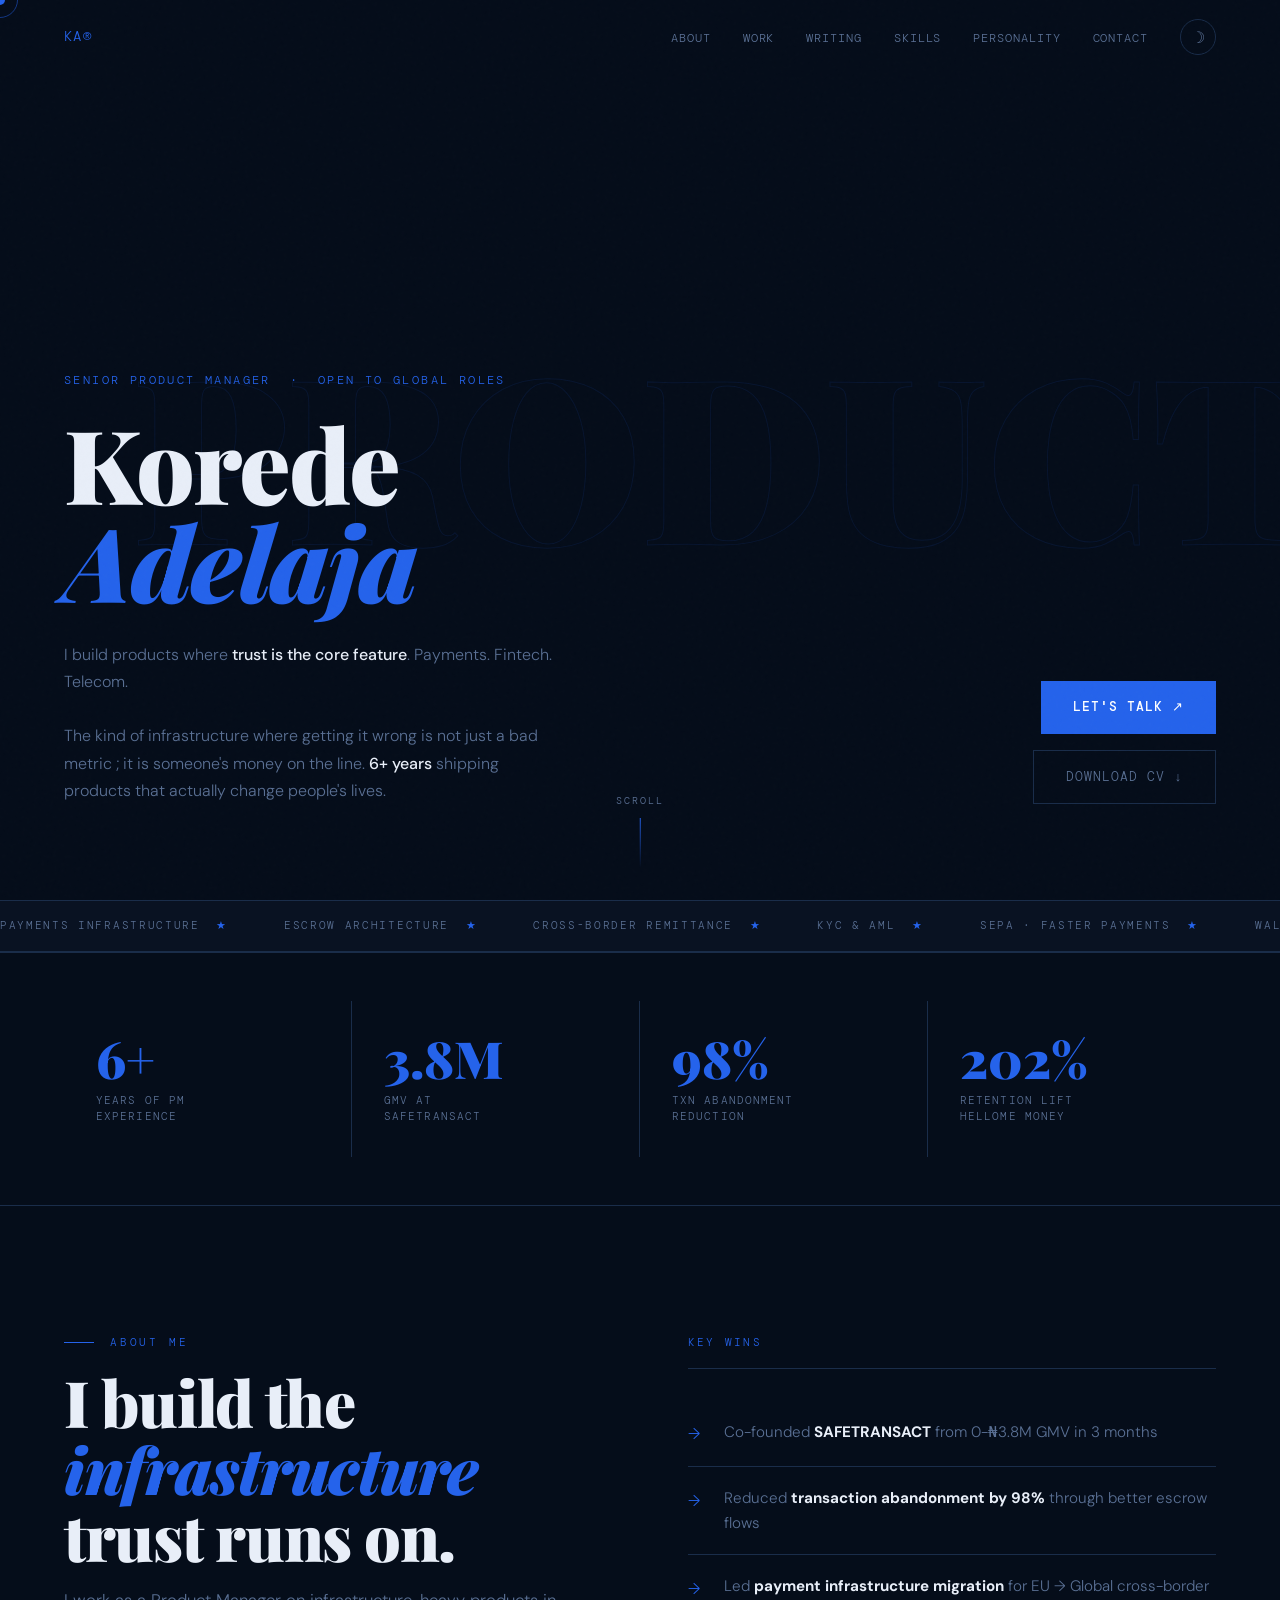
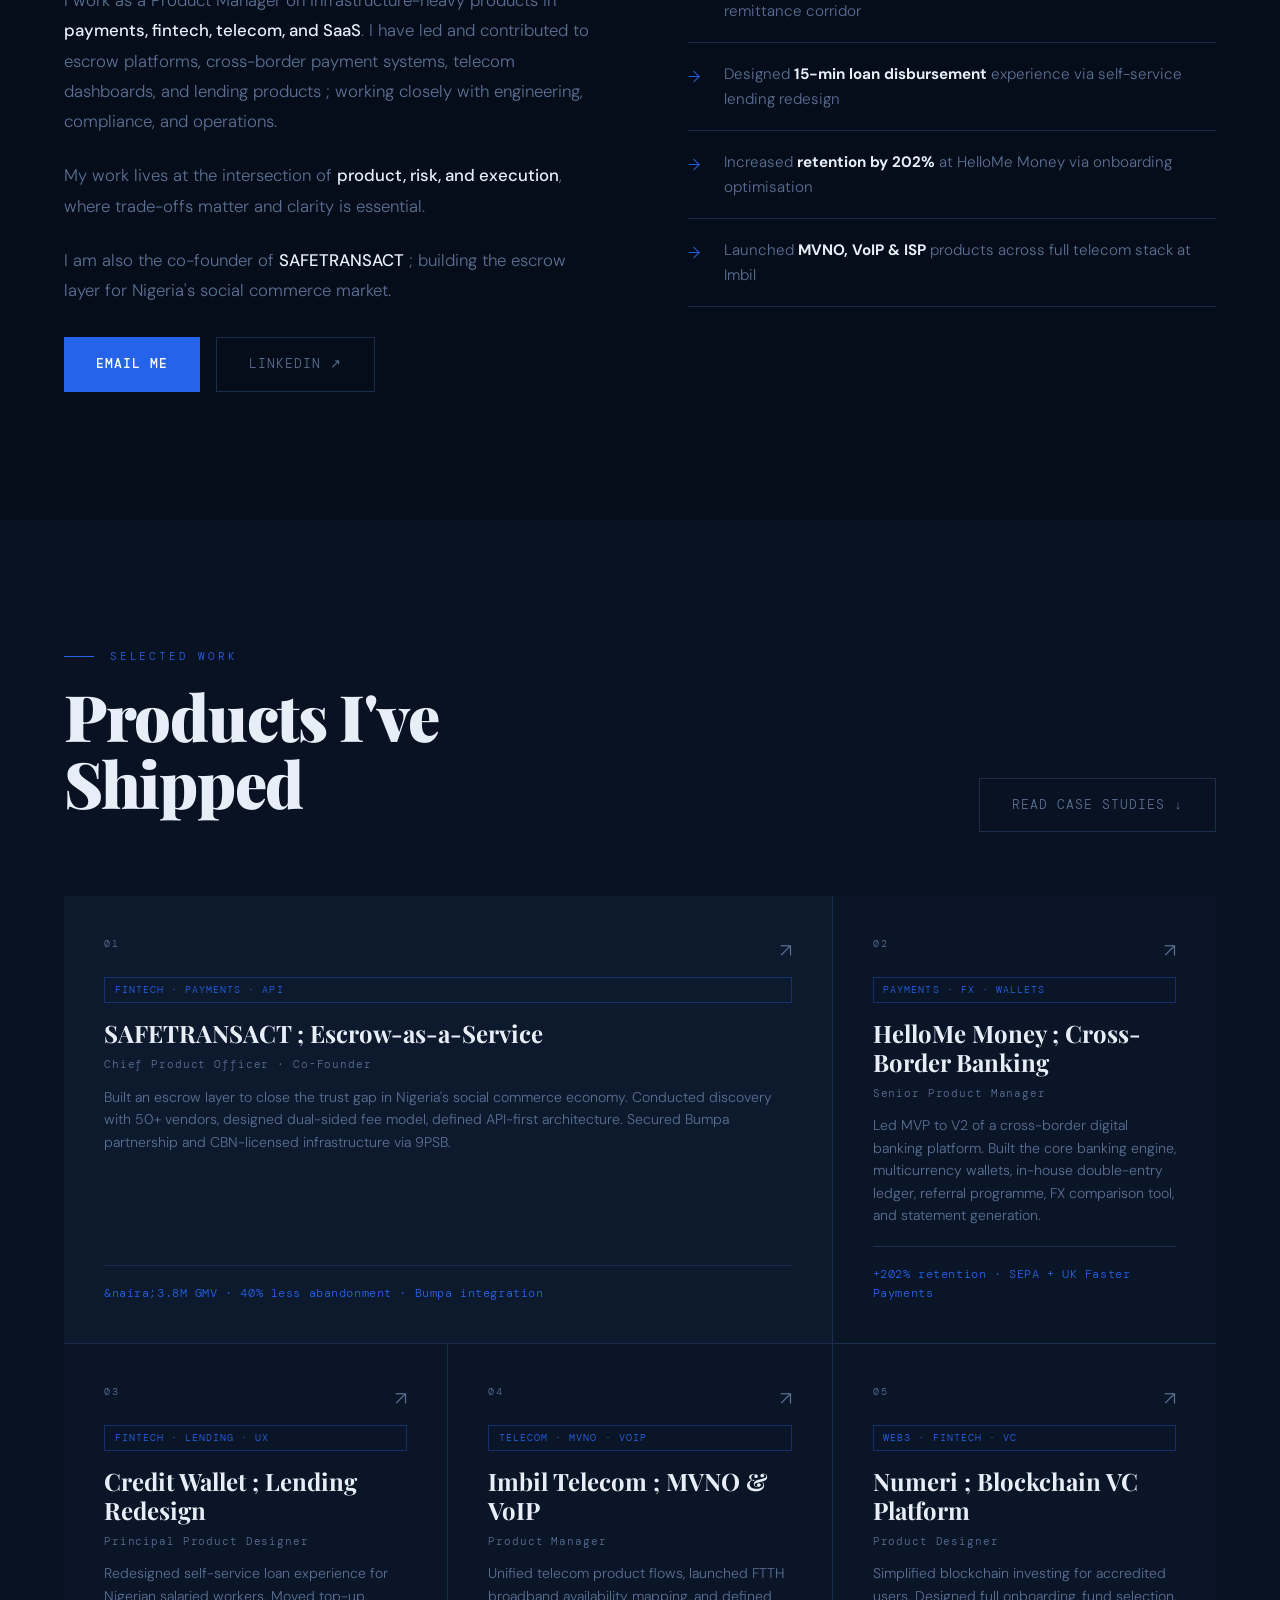
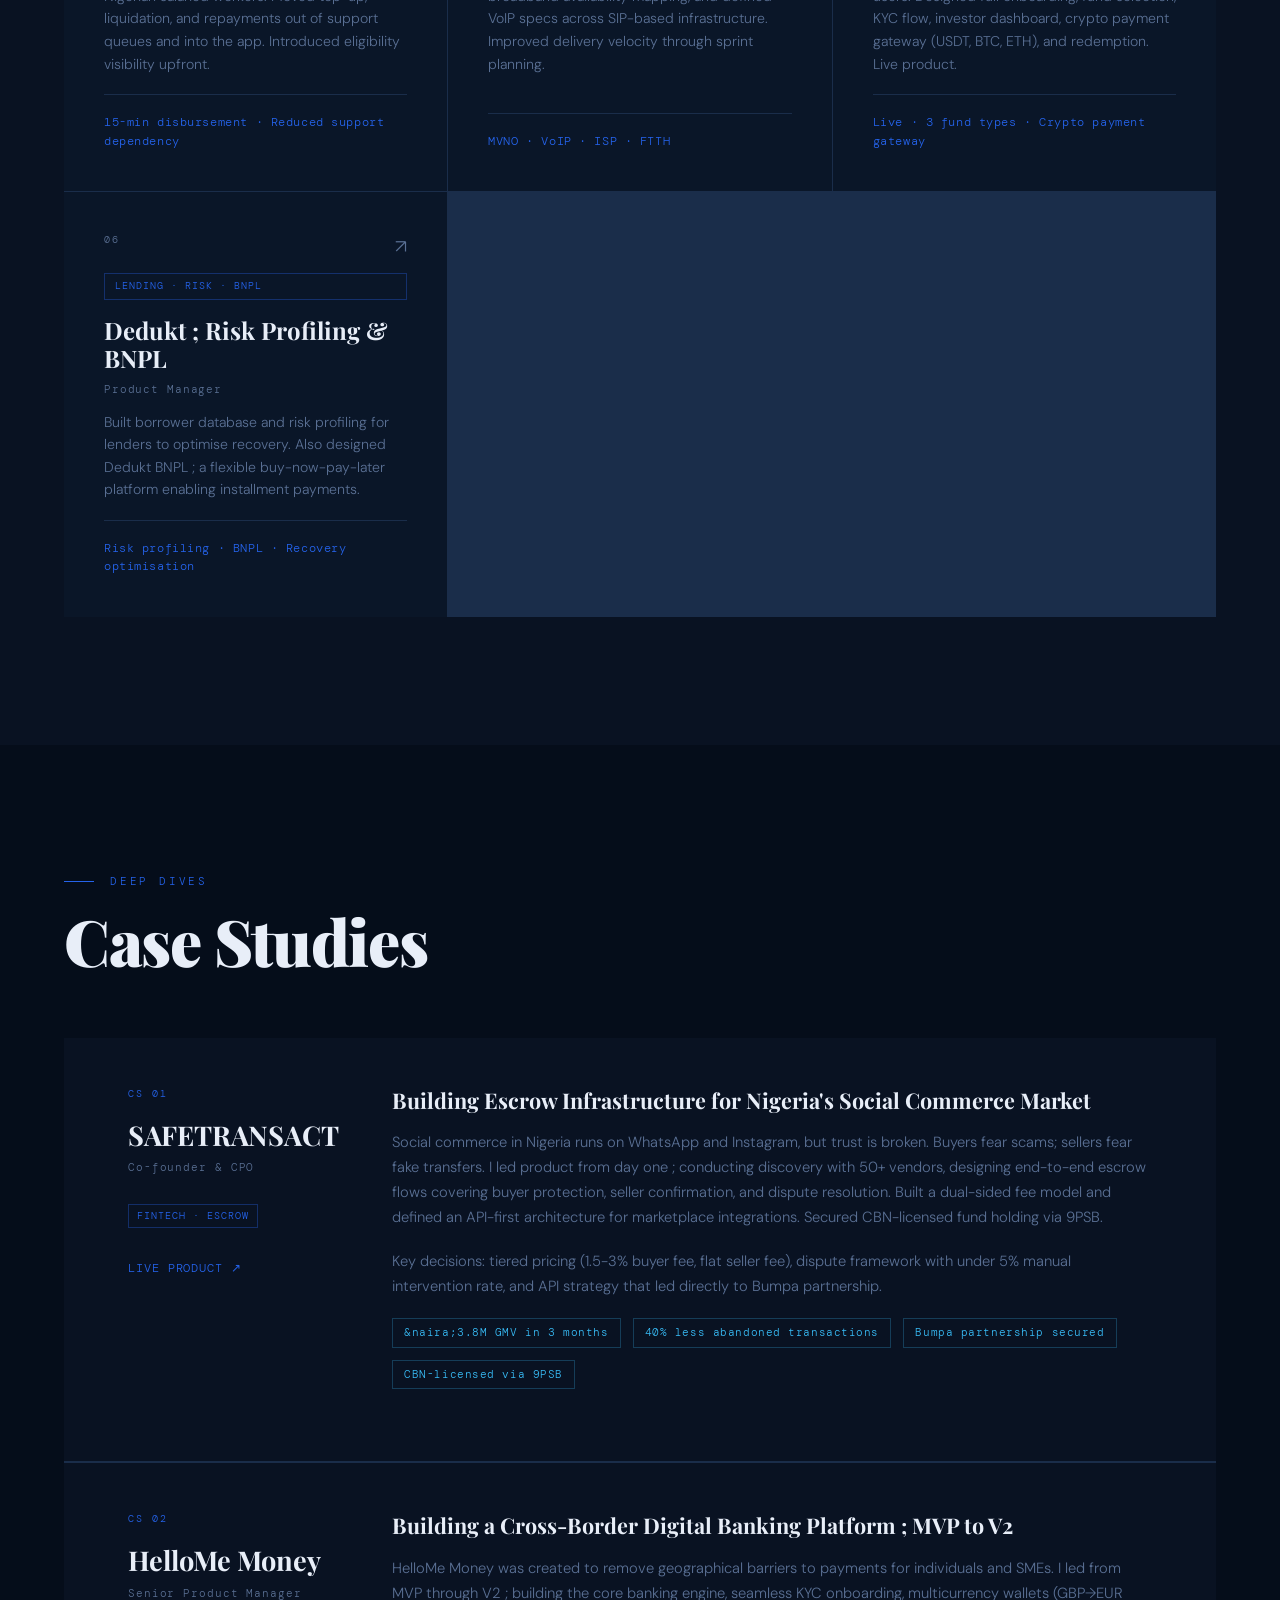
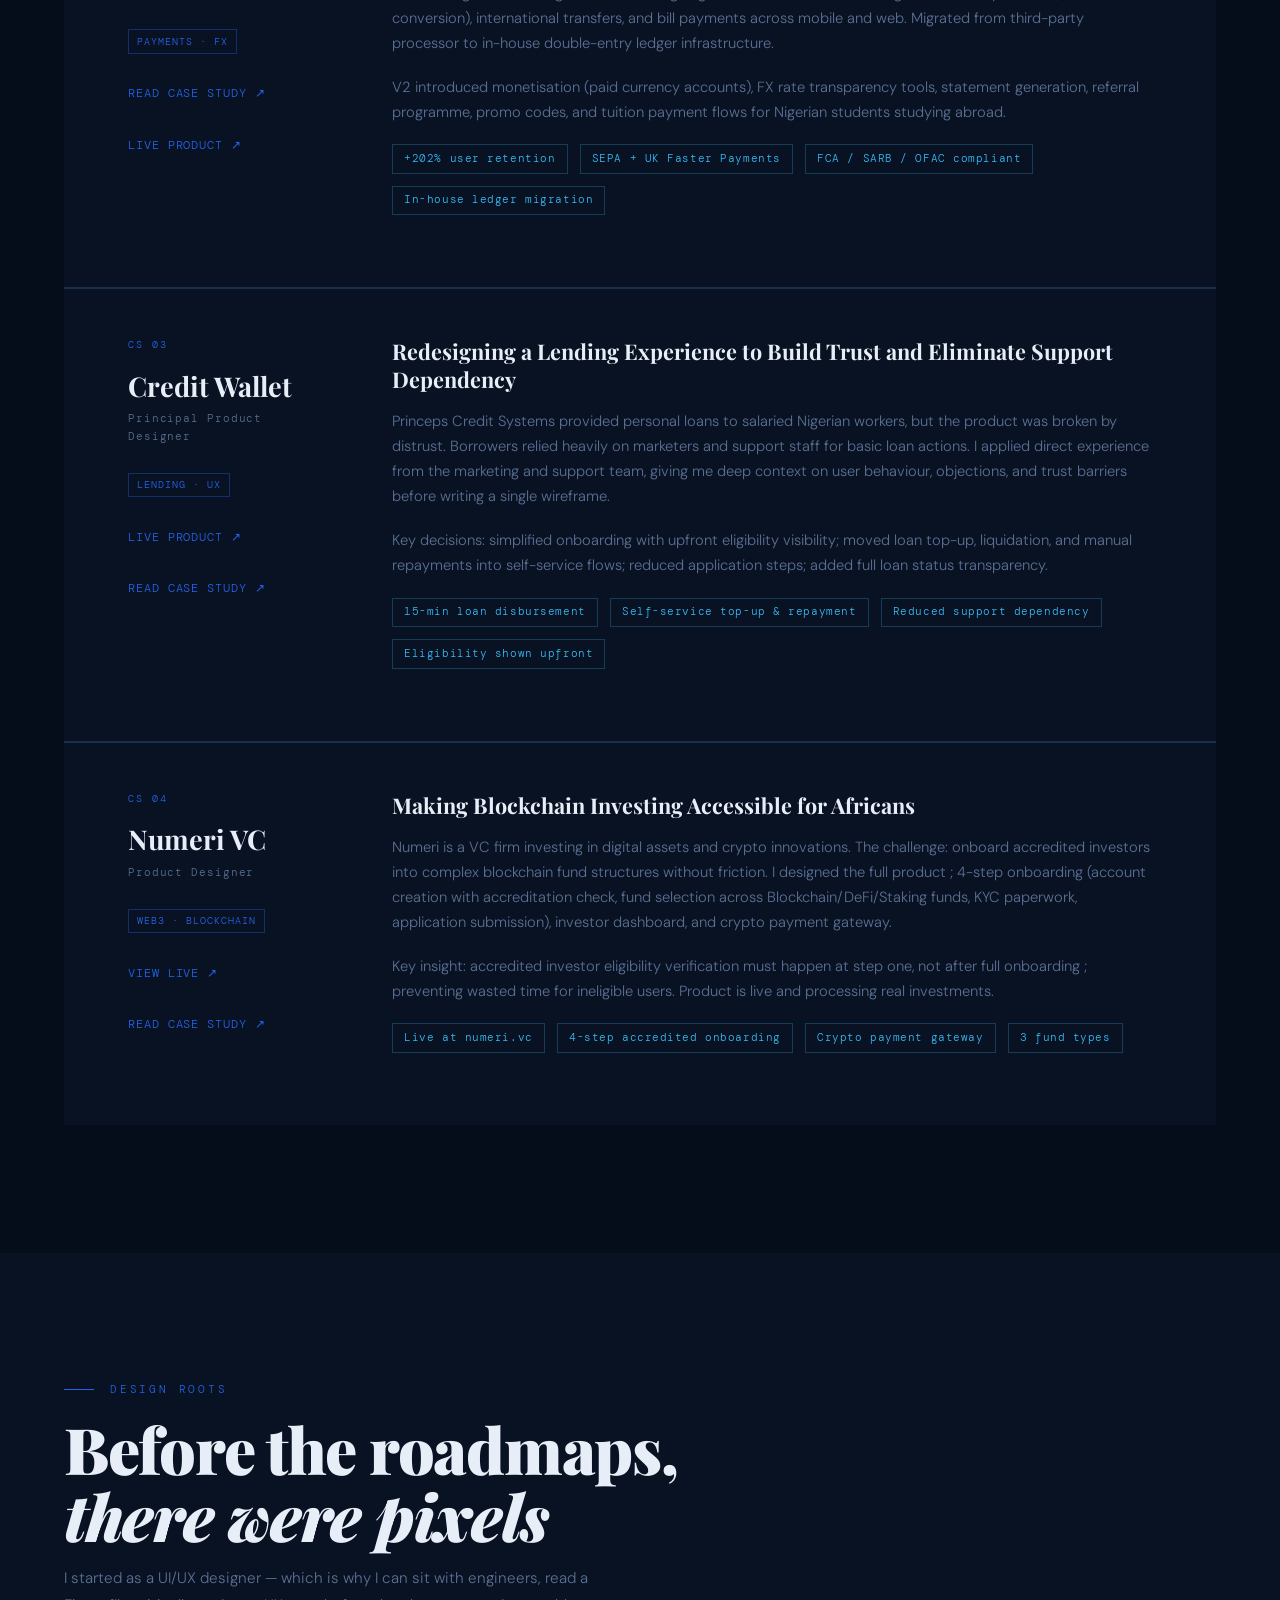
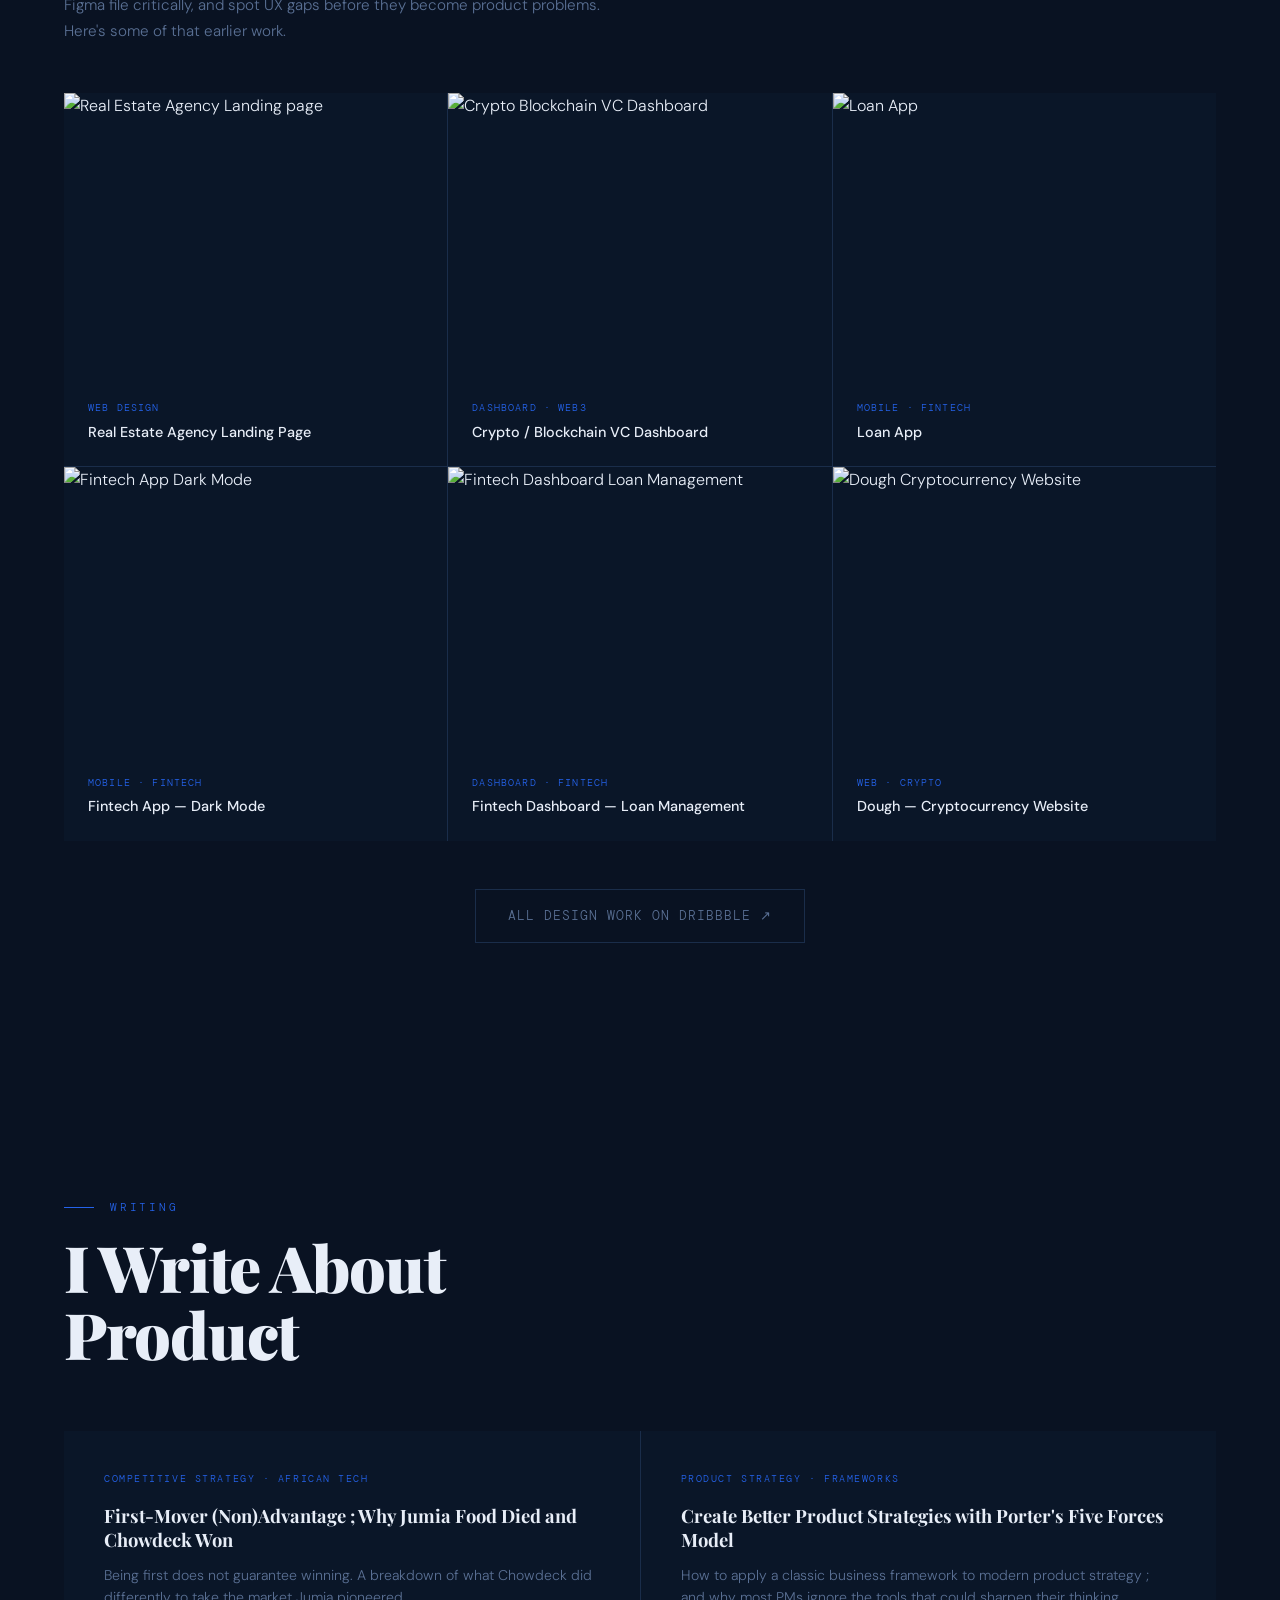
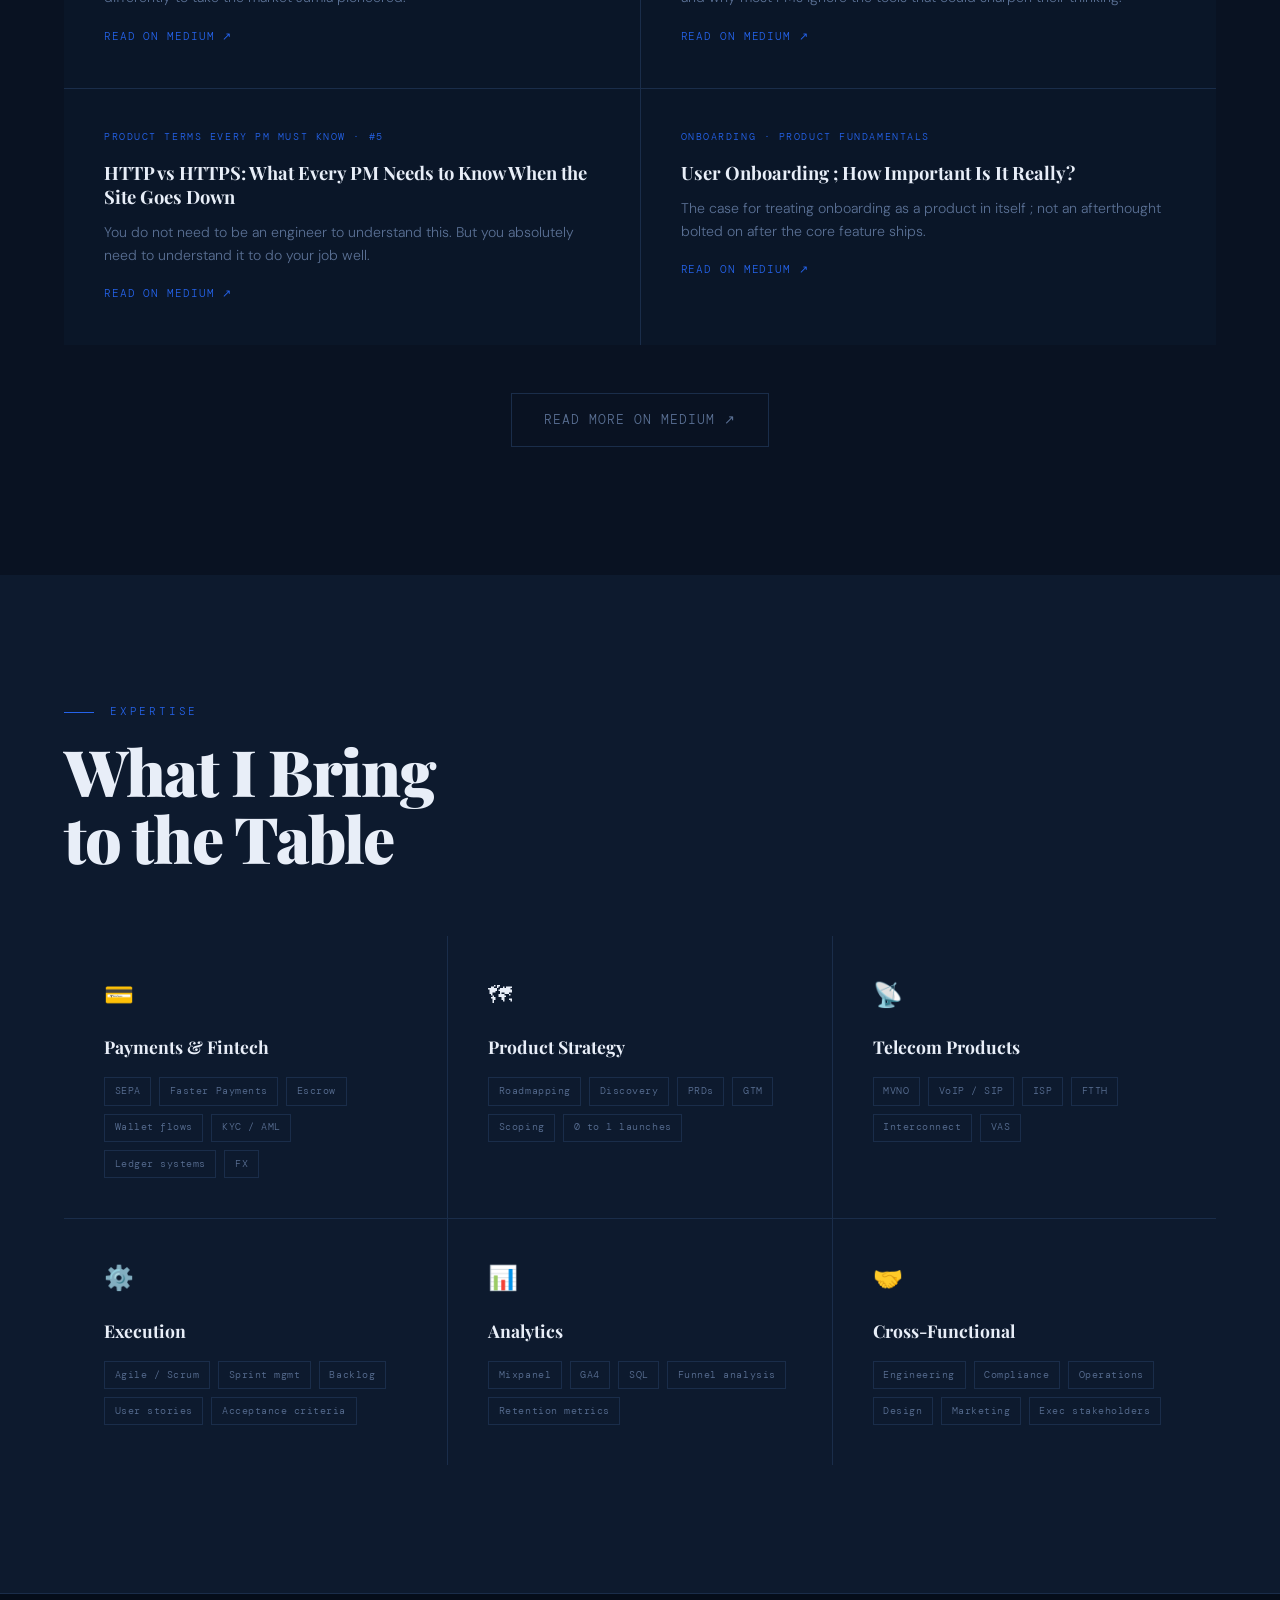
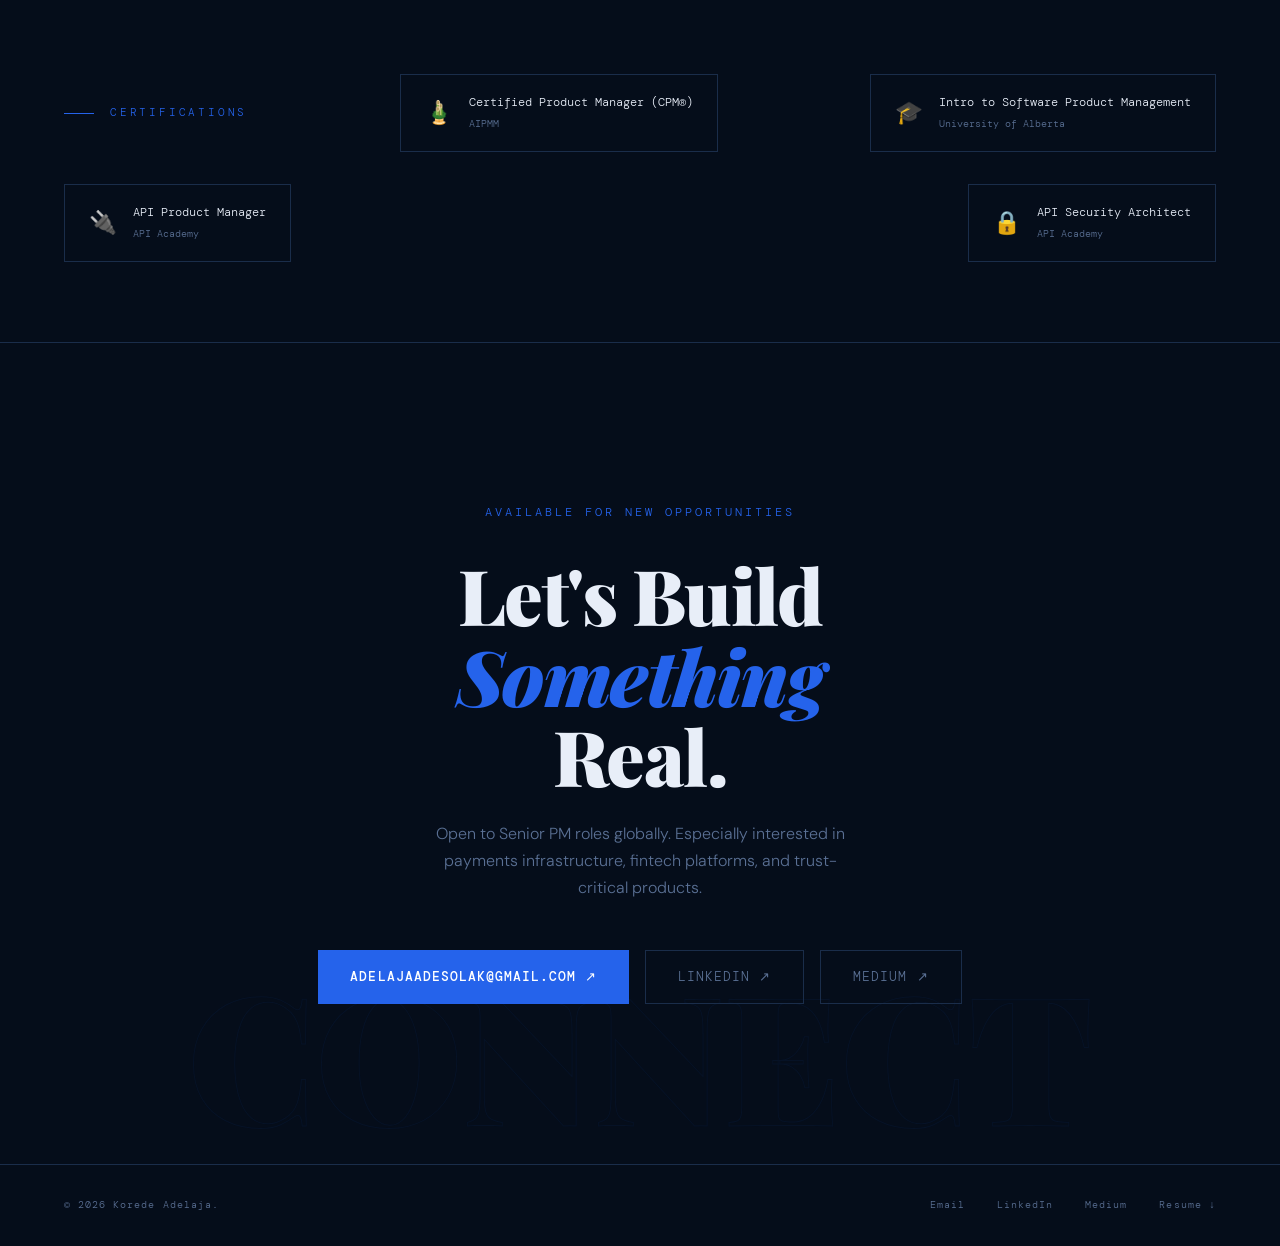
==== commit f9f43454: "Update index.html" ====
--- a/index.html
+++ b/index.html
@@ -27,7 +27,7 @@
         <li><a href="#projects">Work</a></li>
         <li><a href="#writing">Writing</a></li>
         <li><a href="#skills">Skills</a></li>
-        <li><a href="#personality.html">Personality</a></li>
+        <li><a href="personality.html">Personality</a></li>
         <li><a href="#contact">Contact</a></li>
       </ul>
       <!-- Theme toggle -->
@@ -46,9 +46,9 @@
     <button class="mobile-nav-close" id="mobileClose">&times;</button>
     <a href="#about">About</a>
     <a href="#projects">Work</a>
-    <a href="#casestudies">Case Studies</a>
     <a href="#writing">Writing</a>
     <a href="#skills">Skills</a>
+     <a href="#personality.html">Personality</a>
     <a href="#contact">Contact</a>
   </div>
 
@@ -65,12 +65,12 @@
         I build products where <strong>trust is the core feature</strong>. Payments. Fintech. Telecom.<br><br>
         The kind of infrastructure where getting it wrong is not just a bad metric ;
         it is someone&apos;s money on the line.
-        <strong>6+ years</strong> shipping regulated products that actually work for the people using them.
+        <strong>6+ years</strong> shipping products that actually change people's lives.
       </p>
       <div class="hero-cta">
         <!-- EDIT: Your email and CV link -->
         <a href="mailto:adelajaadesolak@gmail.com" class="btn-primary">Let&apos;s Talk &nearr;</a>
-        <a href="https://drive.google.com/file/d/1higKZw-b7GZqbJ5tYh67kyvQVf_WBRZf/view?usp=sharing" target="_blank" class="btn-outline">Download CV &darr;</a>
+        <a href="https://drive.google.com/file/d/1Ku6Z0FegWhkKXKVszEa2UpqQaIA_9F9H/view?usp=sharing" target="_blank" class="btn-outline">Download CV &darr;</a>
       </div>
     </div>
     <div class="scroll-indicator"><span>Scroll</span><div class="scroll-line"></div></div>
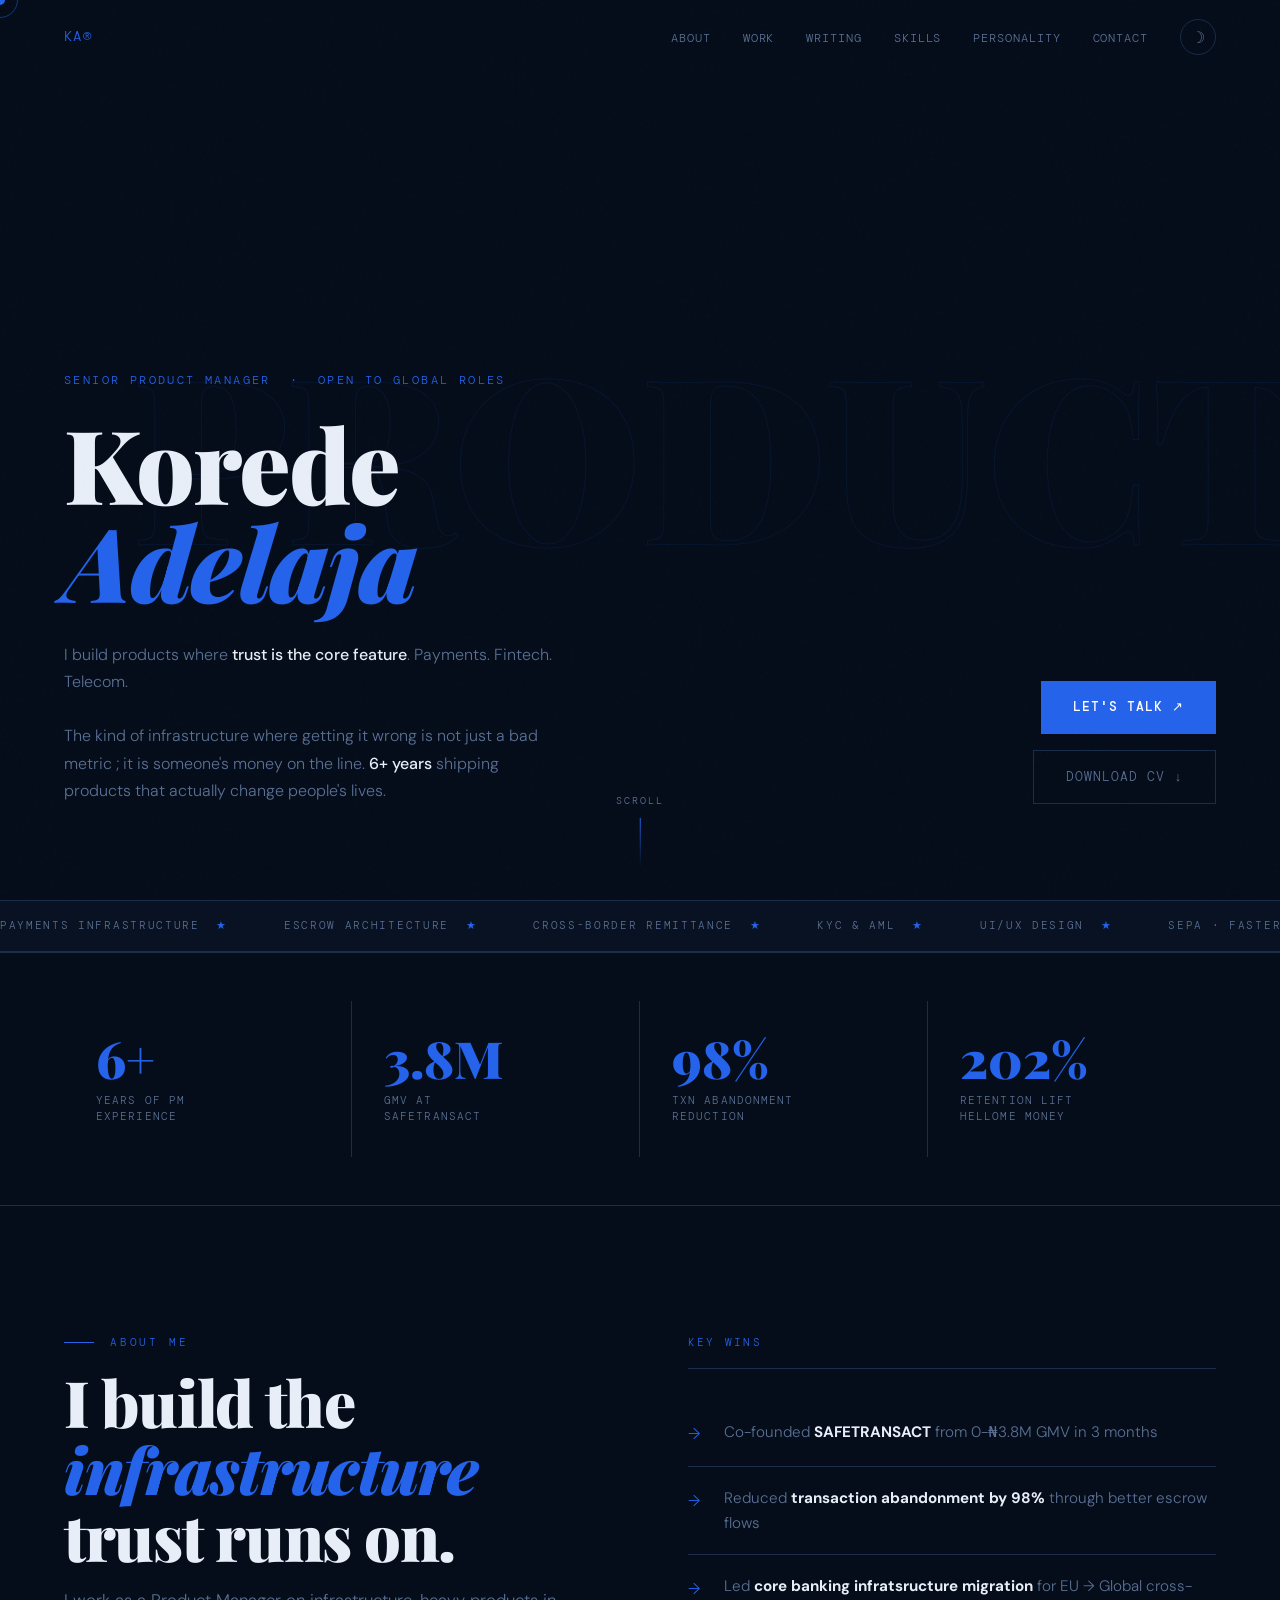
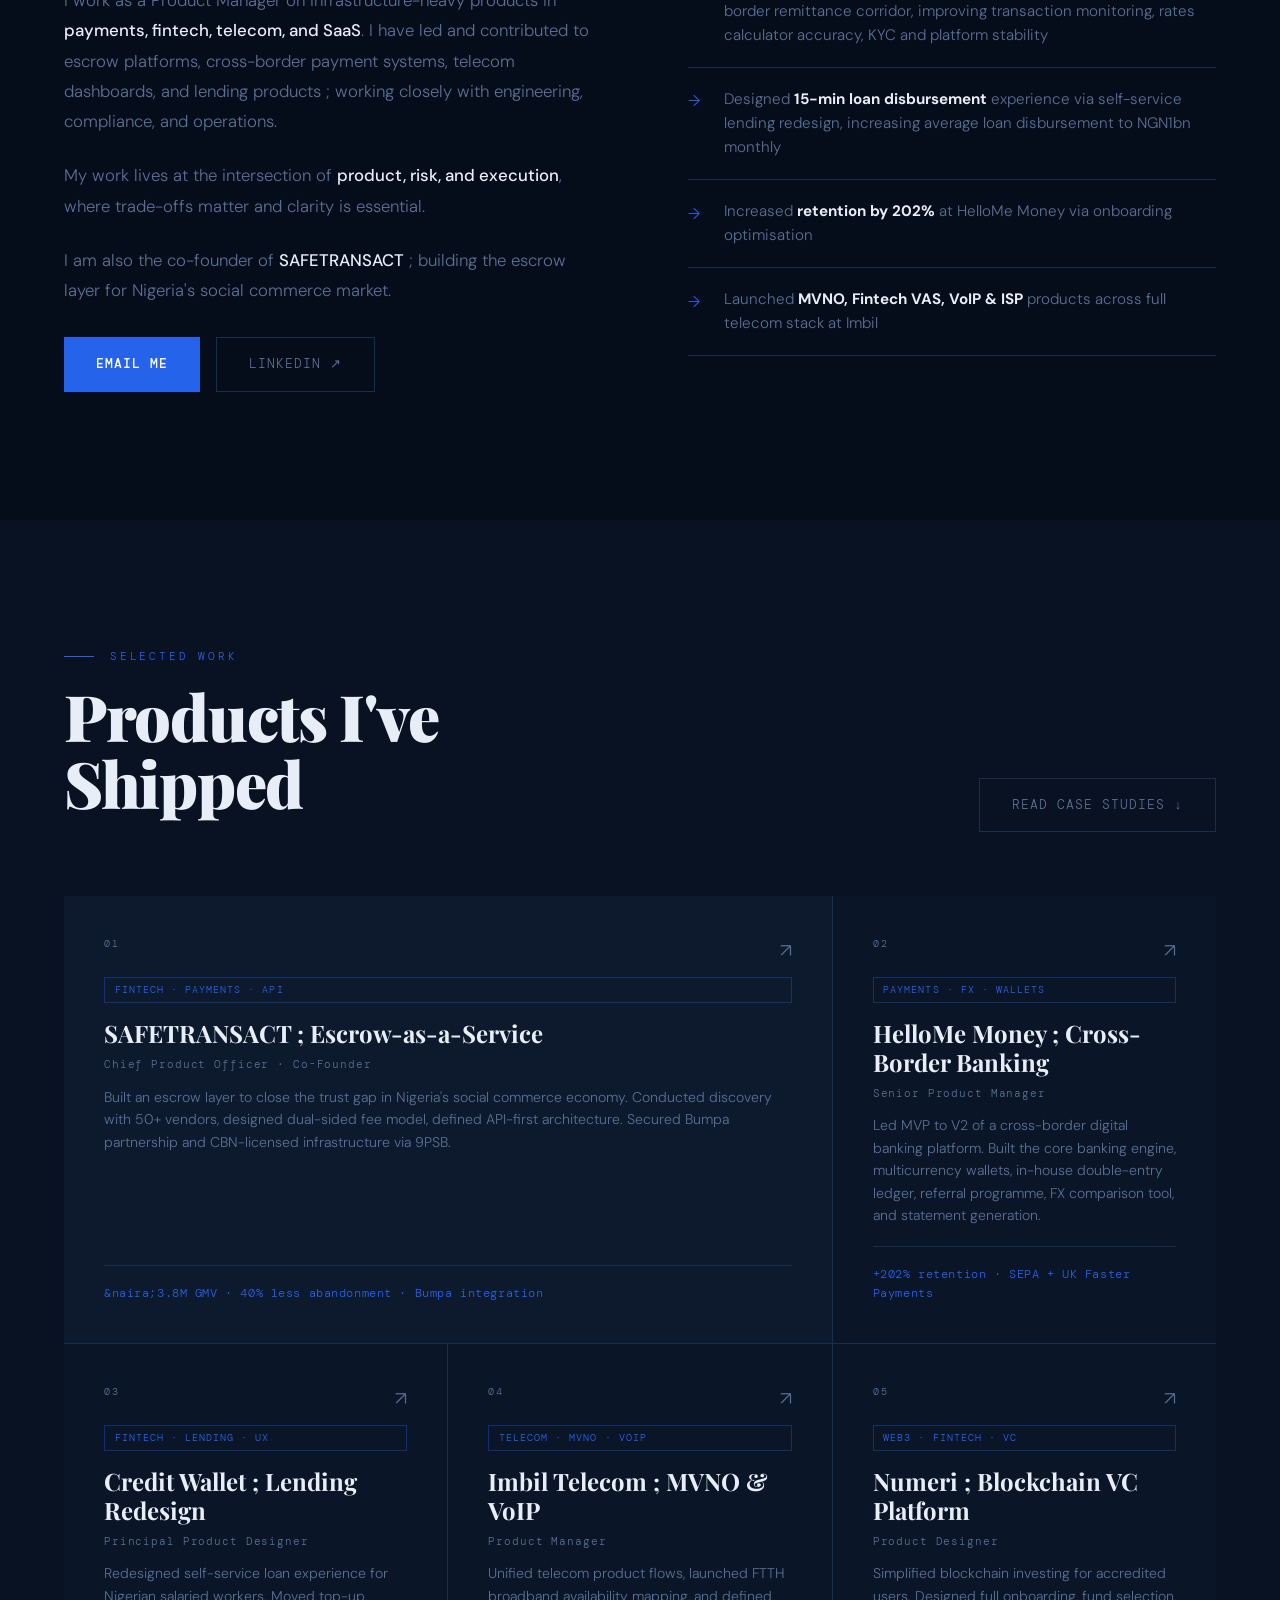
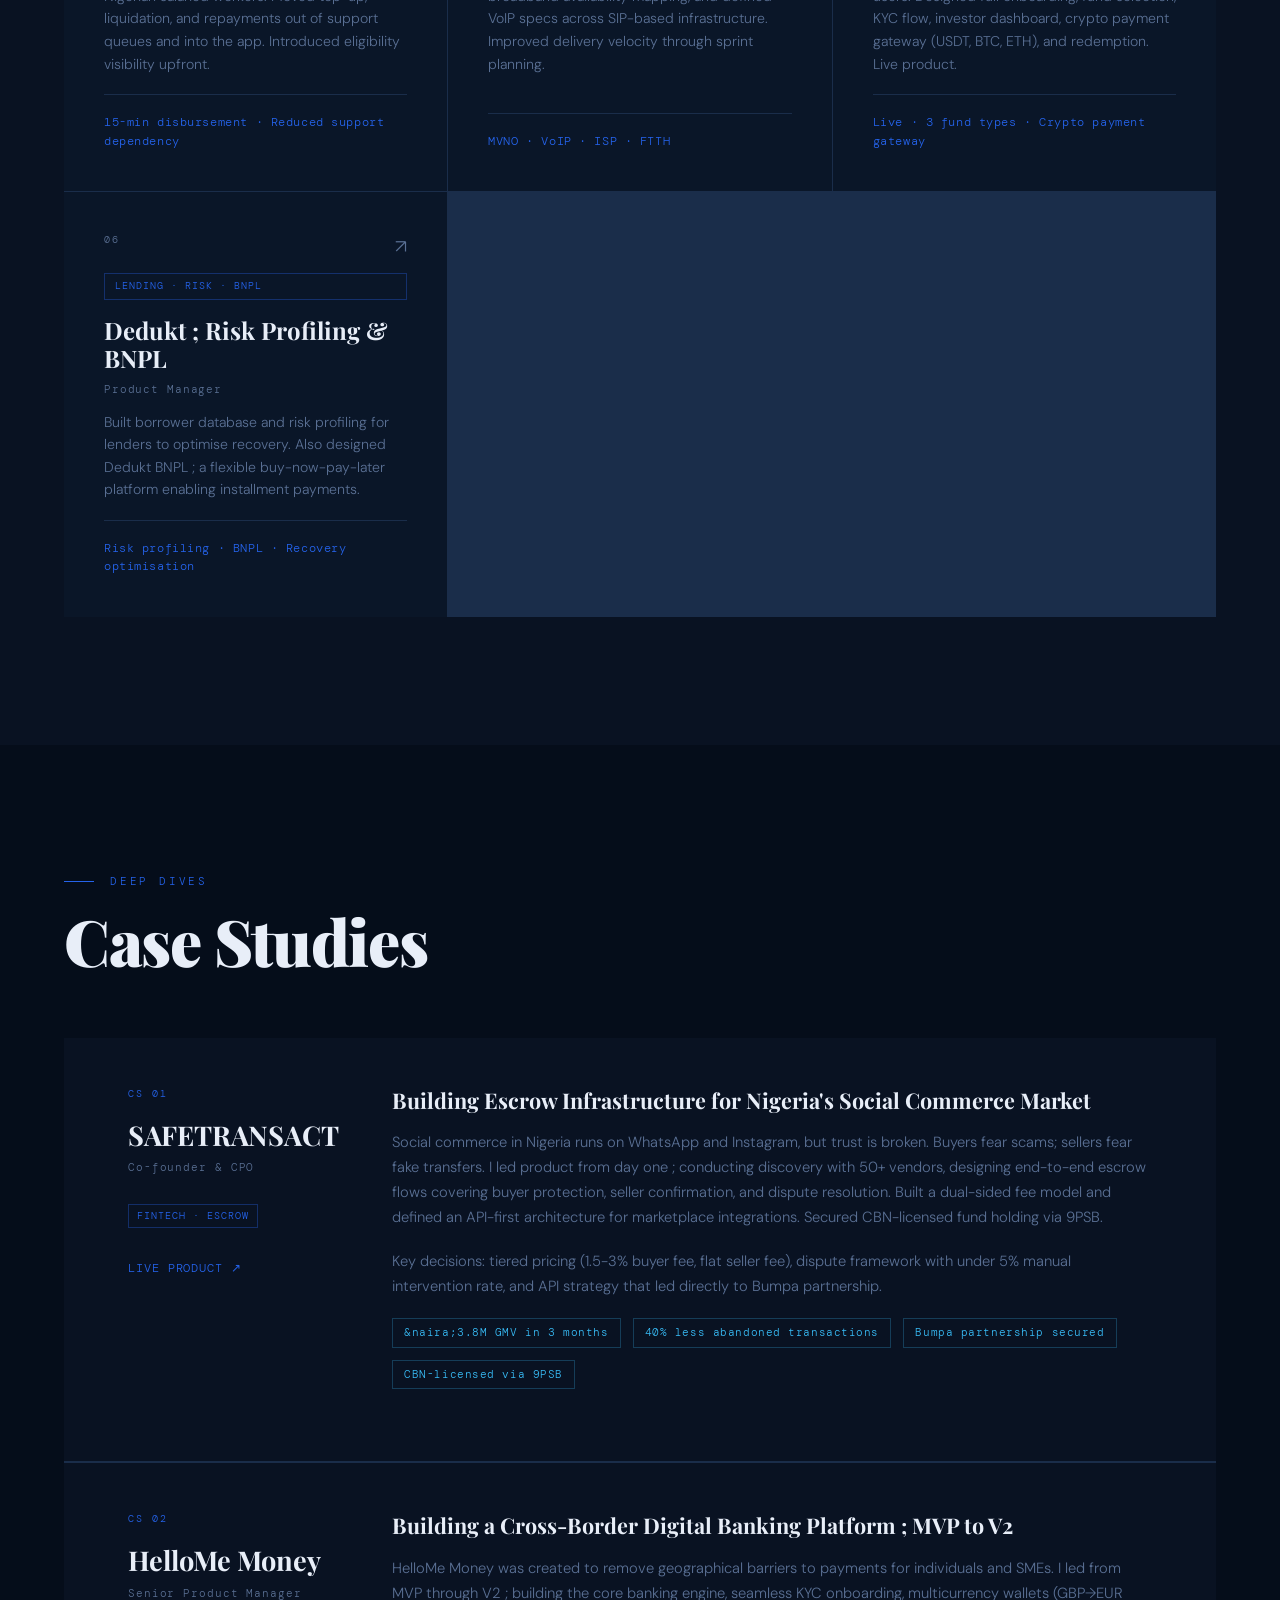
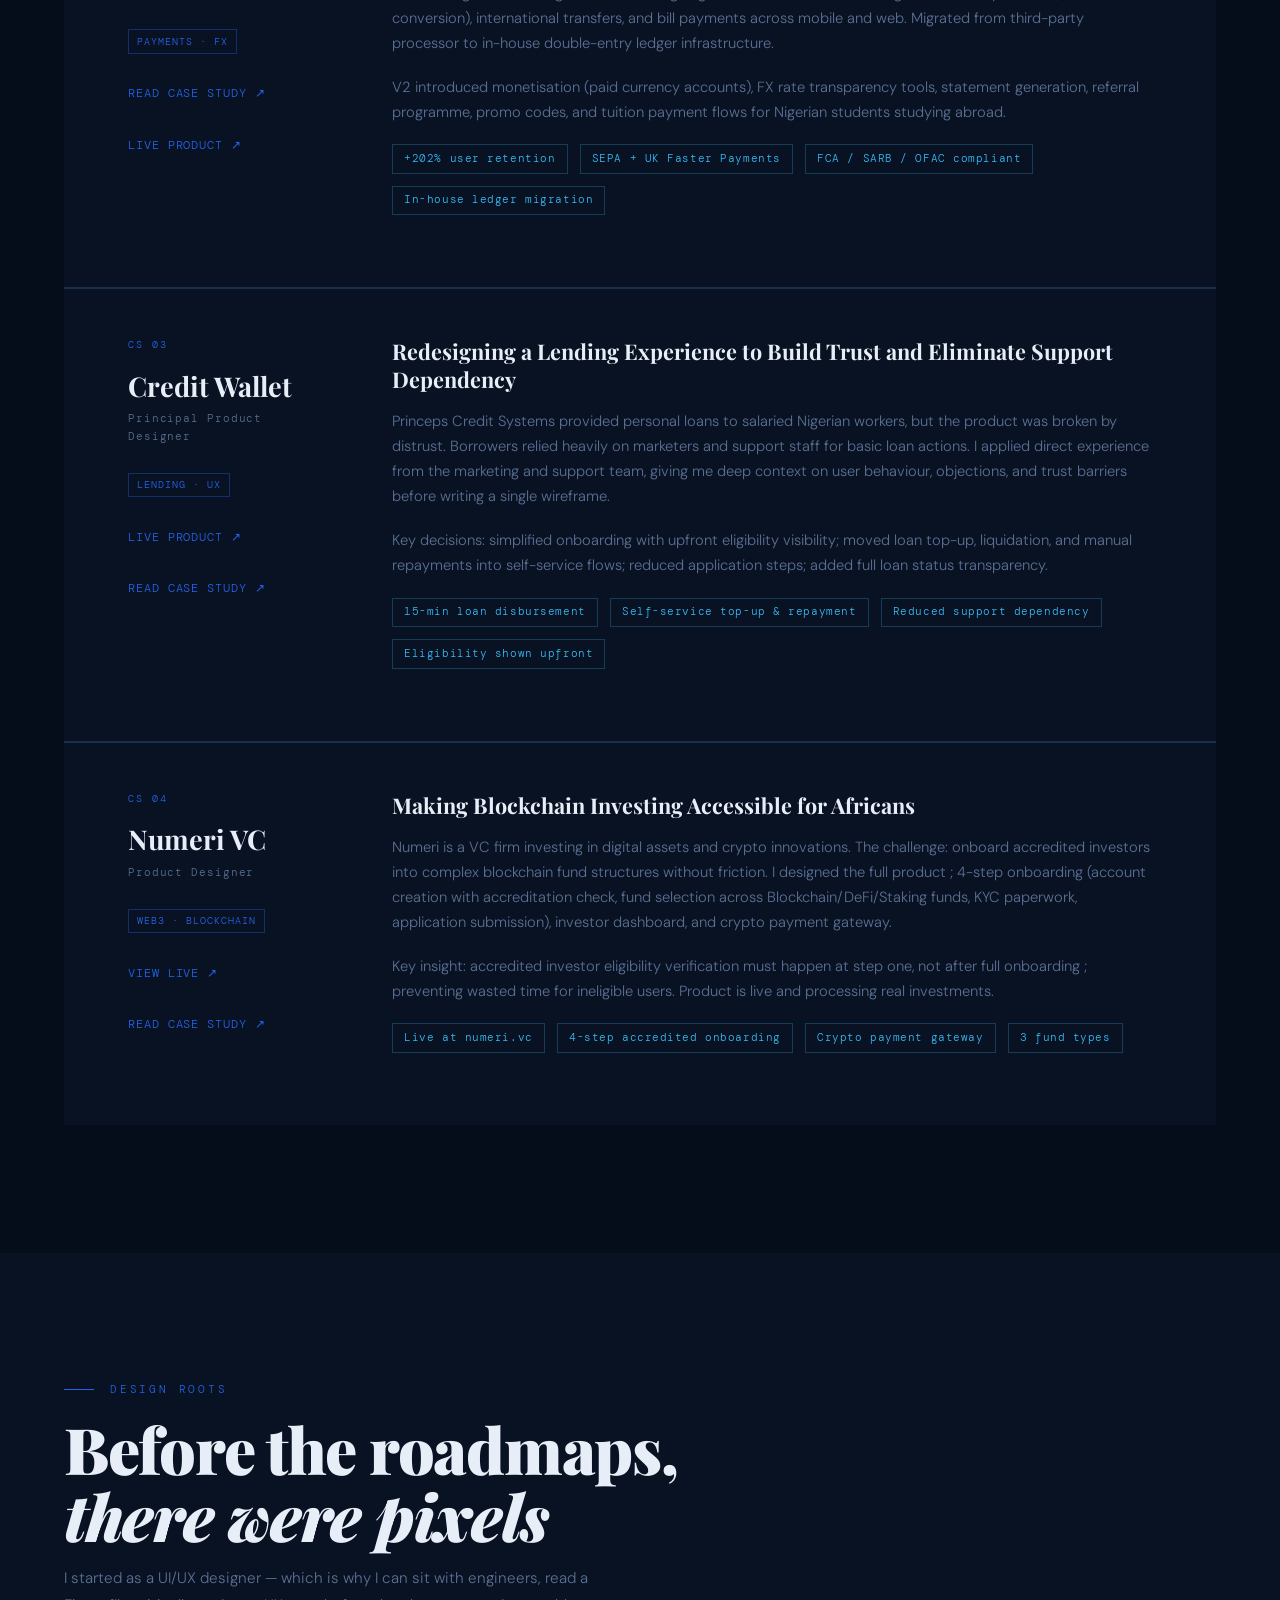
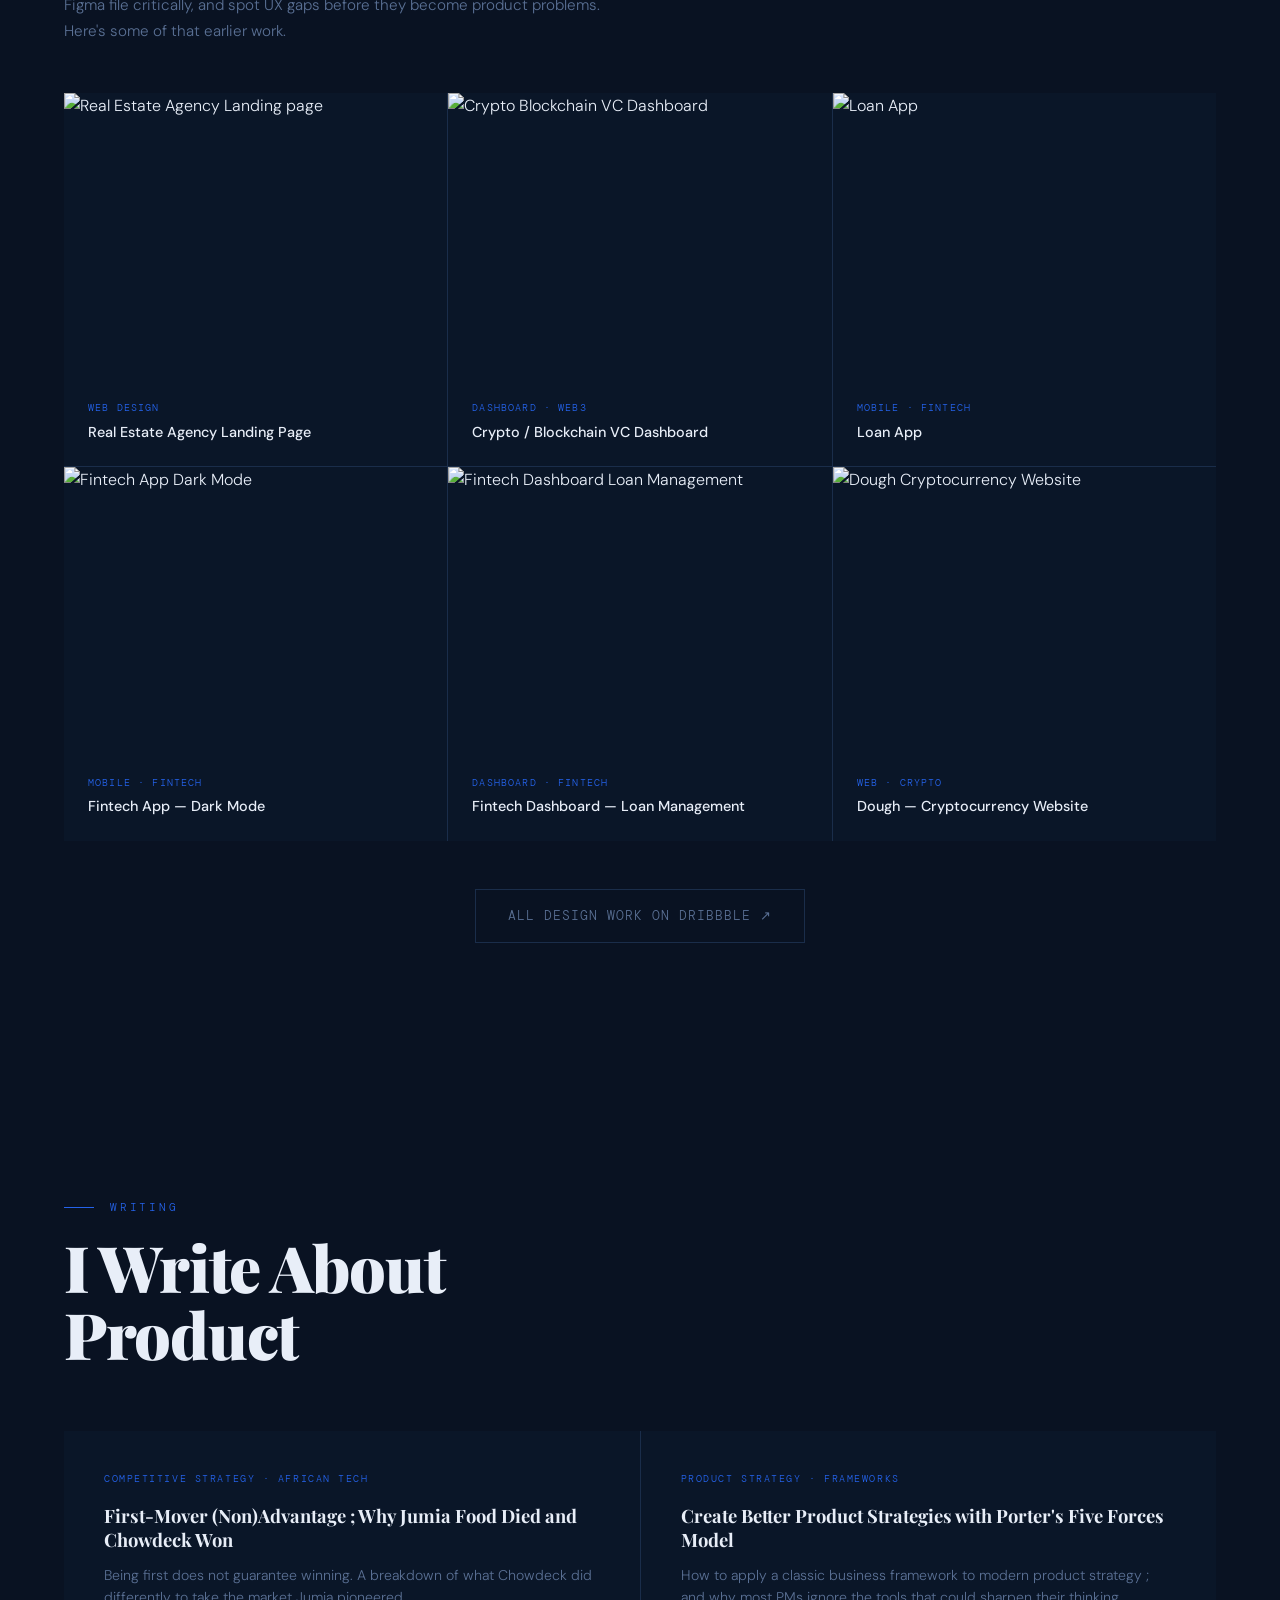
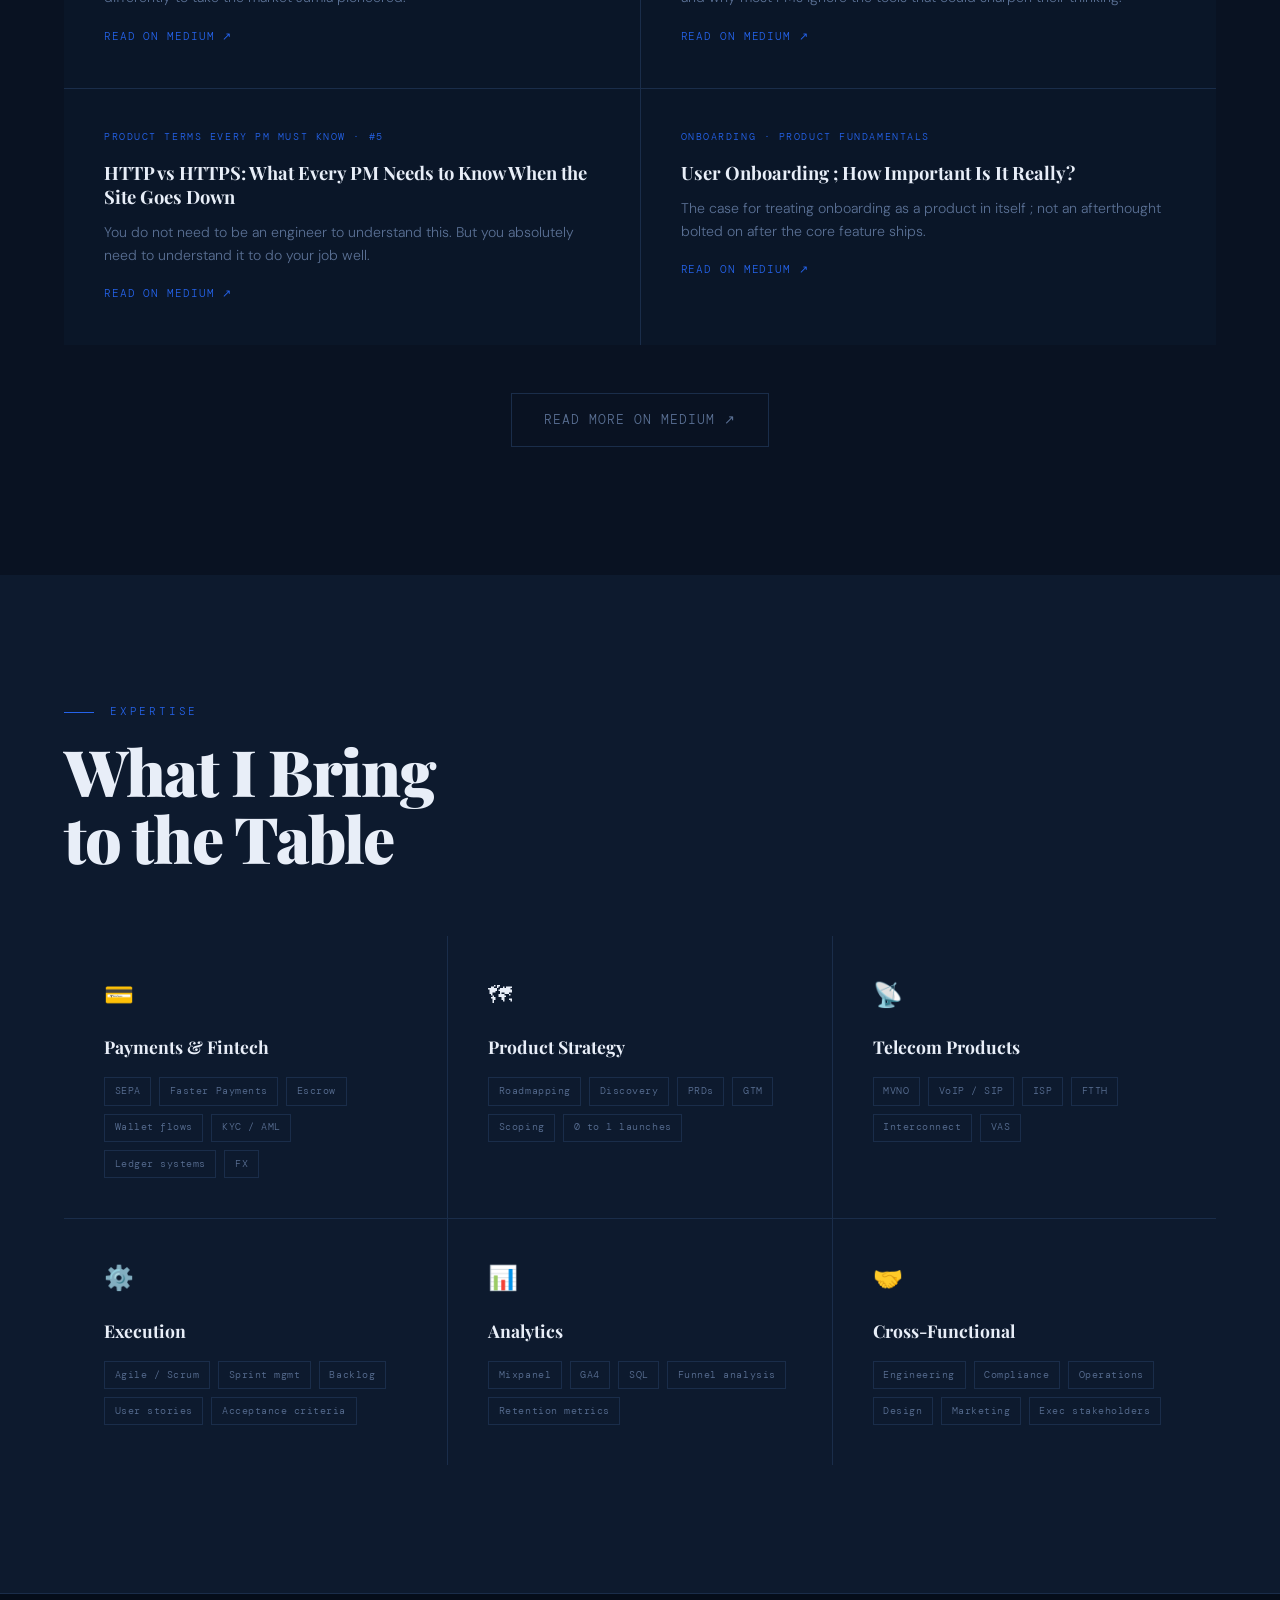
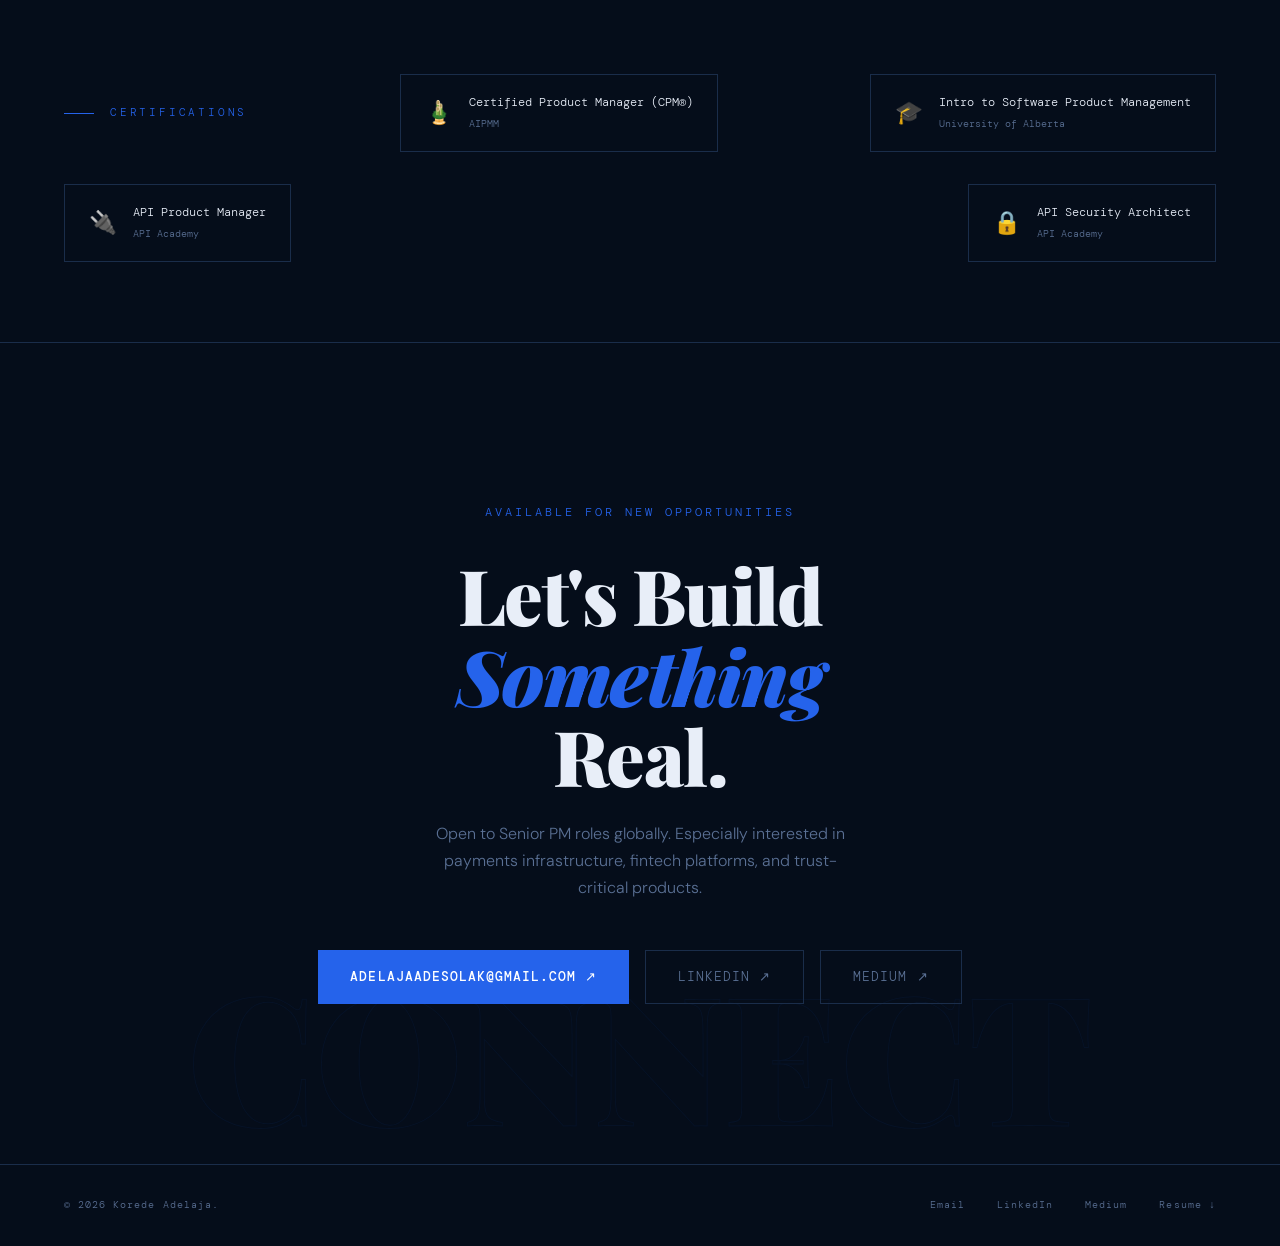
==== commit 55ce470c: "Update index.html" ====
--- a/index.html
+++ b/index.html
@@ -83,6 +83,7 @@
     <span class="ticker-item">Escrow Architecture <span>&starf;</span></span>
     <span class="ticker-item">Cross-Border Remittance <span>&starf;</span></span>
     <span class="ticker-item">KYC &amp; AML <span>&starf;</span></span>
+    <span class="ticker-item">UI/UX Design <span>&starf;</span></span>
     <span class="ticker-item">SEPA &middot; Faster Payments <span>&starf;</span></span>
     <span class="ticker-item">Wallet &amp; Ledger Systems <span>&starf;</span></span>
     <span class="ticker-item">MVNO &middot; VoIP &middot; ISP <span>&starf;</span></span>
@@ -128,10 +129,10 @@
         <div class="wins-title">Key Wins</div>
         <div class="win-item"><span class="win-arrow">&rarr;</span><div class="win-text">Co-founded <strong>SAFETRANSACT</strong> from 0-₦3.8M GMV in 3 months</div></div>
         <div class="win-item"><span class="win-arrow">&rarr;</span><div class="win-text">Reduced <strong>transaction abandonment by 98%</strong> through better escrow flows</div></div>
-        <div class="win-item"><span class="win-arrow">&rarr;</span><div class="win-text">Led <strong>payment infrastructure migration</strong> for EU &rarr; Global cross-border remittance corridor</div></div>
-        <div class="win-item"><span class="win-arrow">&rarr;</span><div class="win-text">Designed <strong>15-min loan disbursement</strong> experience via self-service lending redesign</div></div>
+        <div class="win-item"><span class="win-arrow">&rarr;</span><div class="win-text">Led <strong>core banking infratsructure migration</strong> for EU &rarr; Global cross-border remittance corridor, improving transaction monitoring, rates calculator accuracy, KYC and platform stability </div></div>
+        <div class="win-item"><span class="win-arrow">&rarr;</span><div class="win-text">Designed <strong>15-min loan disbursement</strong> experience via self-service lending redesign, increasing average loan disbursement to NGN1bn monthly</div></div>
         <div class="win-item"><span class="win-arrow">&rarr;</span><div class="win-text">Increased <strong>retention by 202%</strong> at HelloMe Money via onboarding optimisation</div></div>
-        <div class="win-item"><span class="win-arrow">&rarr;</span><div class="win-text">Launched <strong>MVNO, VoIP &amp; ISP</strong> products across full telecom stack at Imbil</div></div>
+        <div class="win-item"><span class="win-arrow">&rarr;</span><div class="win-text">Launched <strong>MVNO, Fintech VAS, VoIP &amp; ISP</strong> products across full telecom stack at Imbil</div></div>
       </div>
     </div>
   </section>
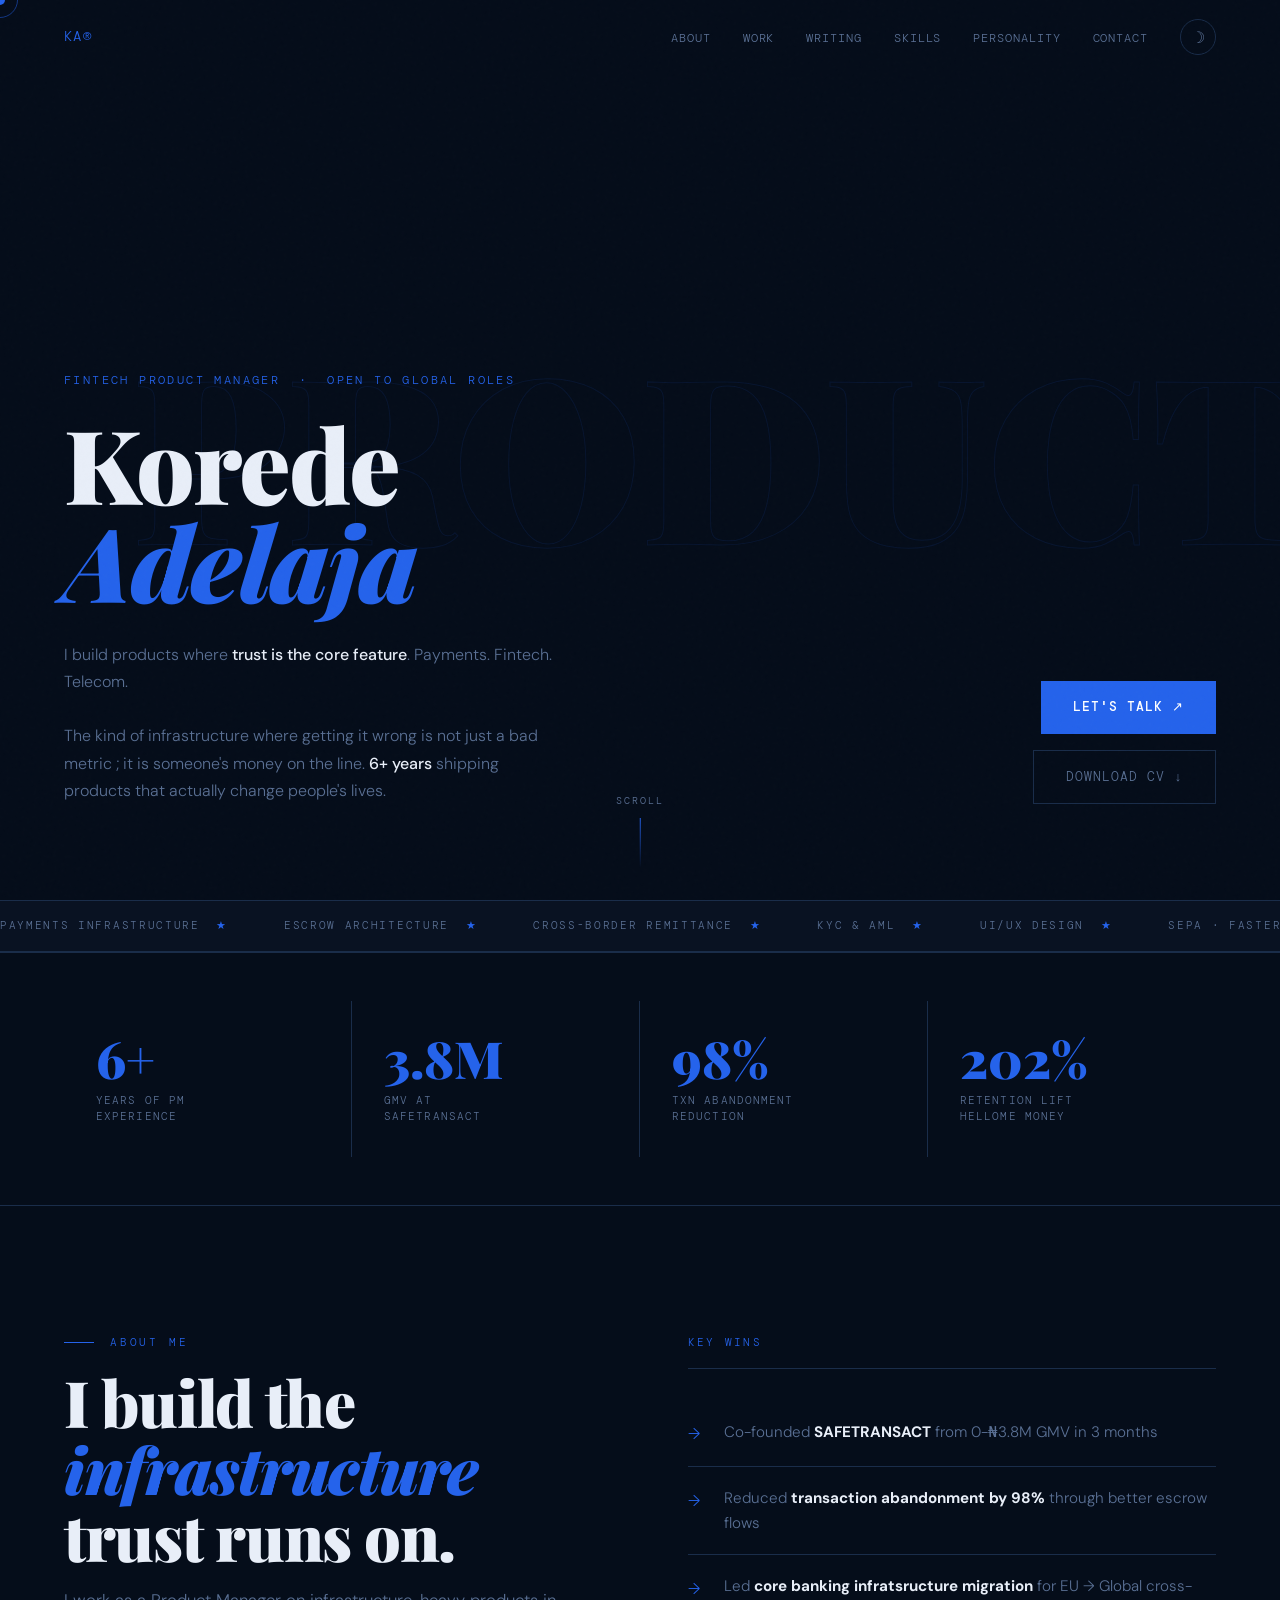
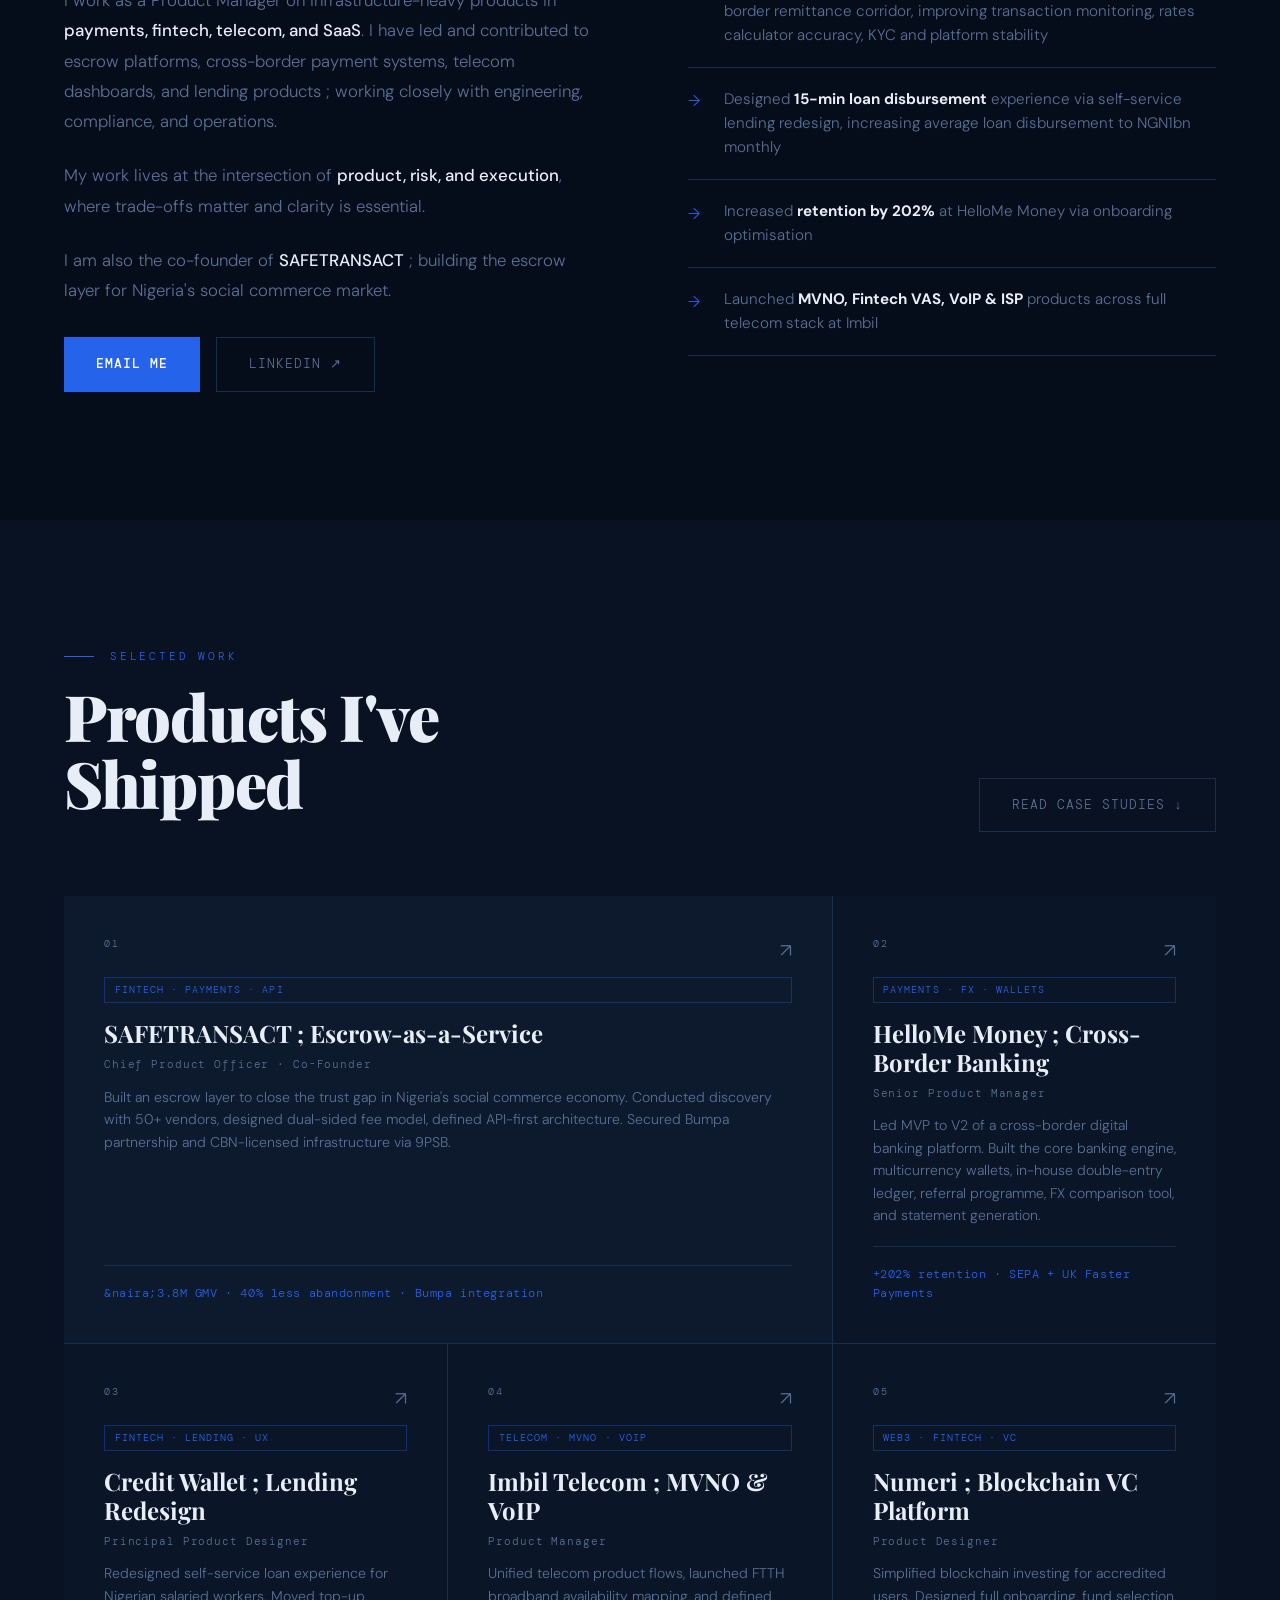
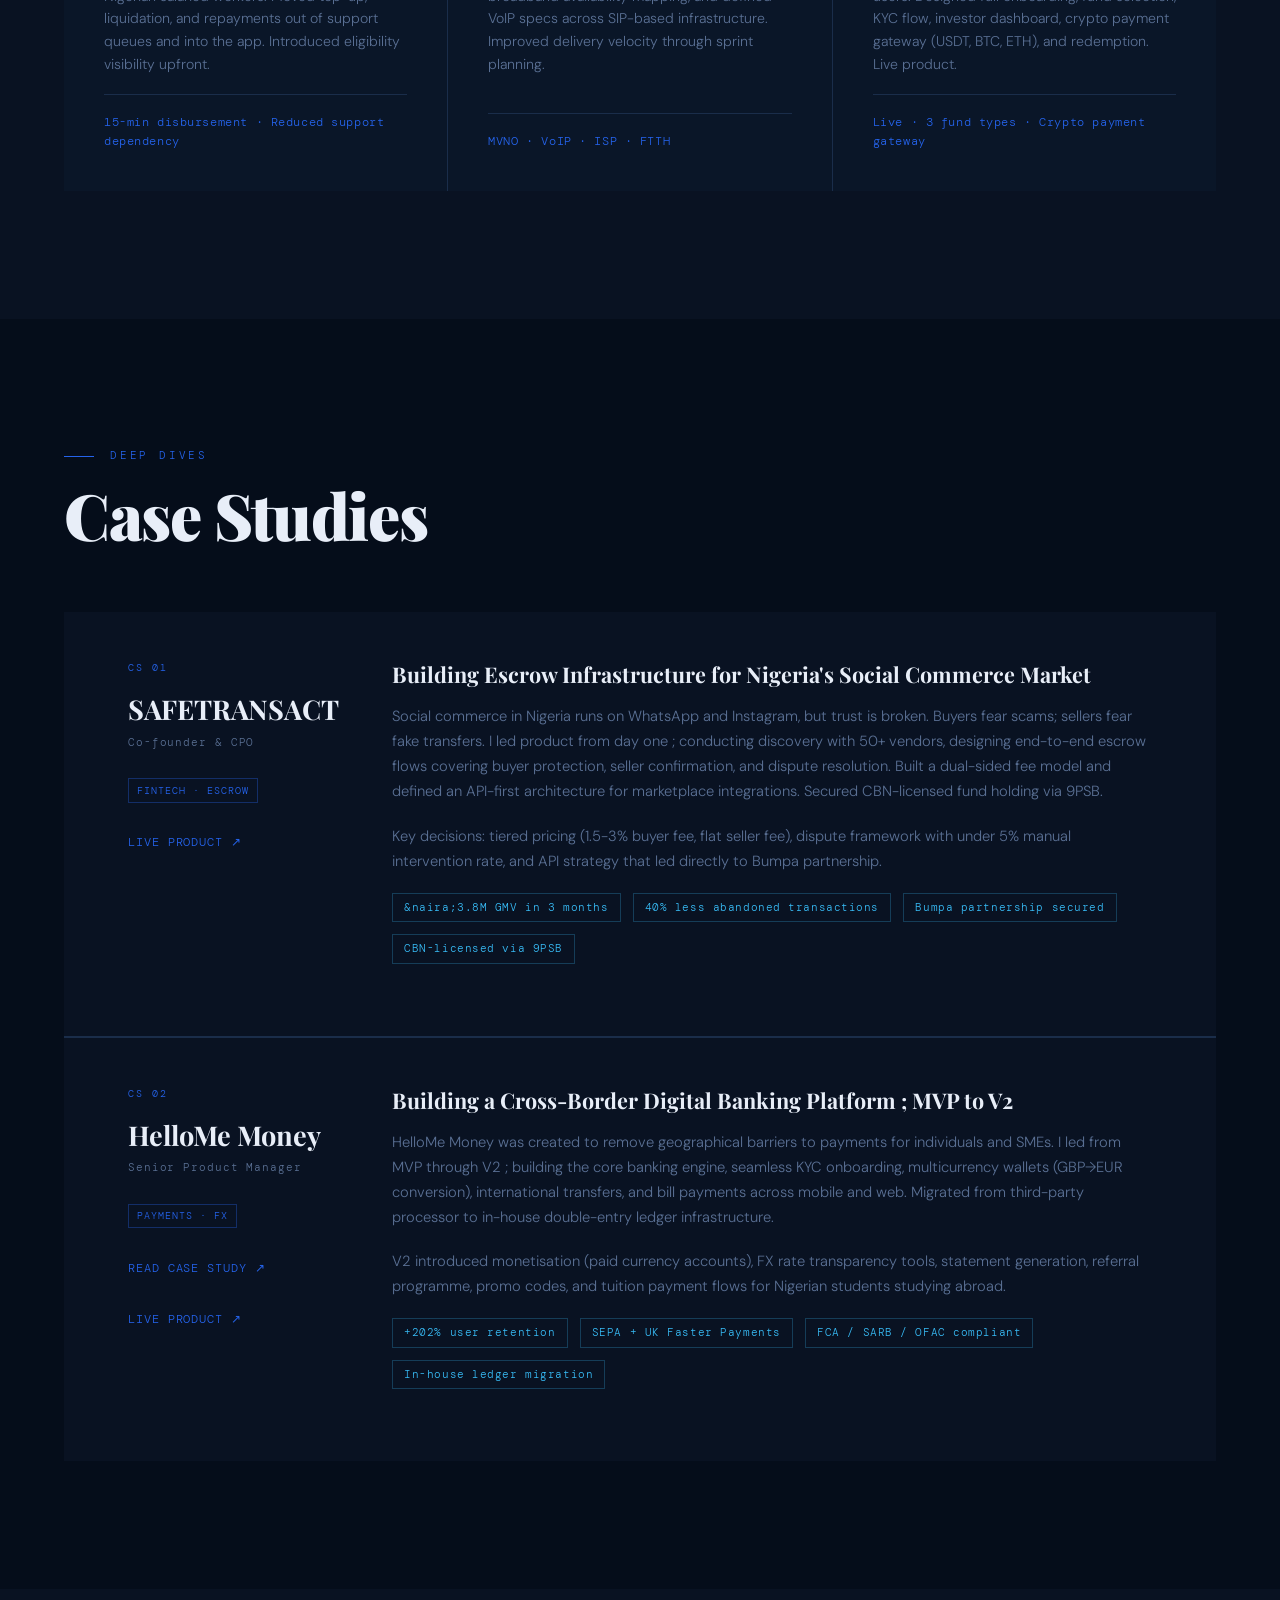
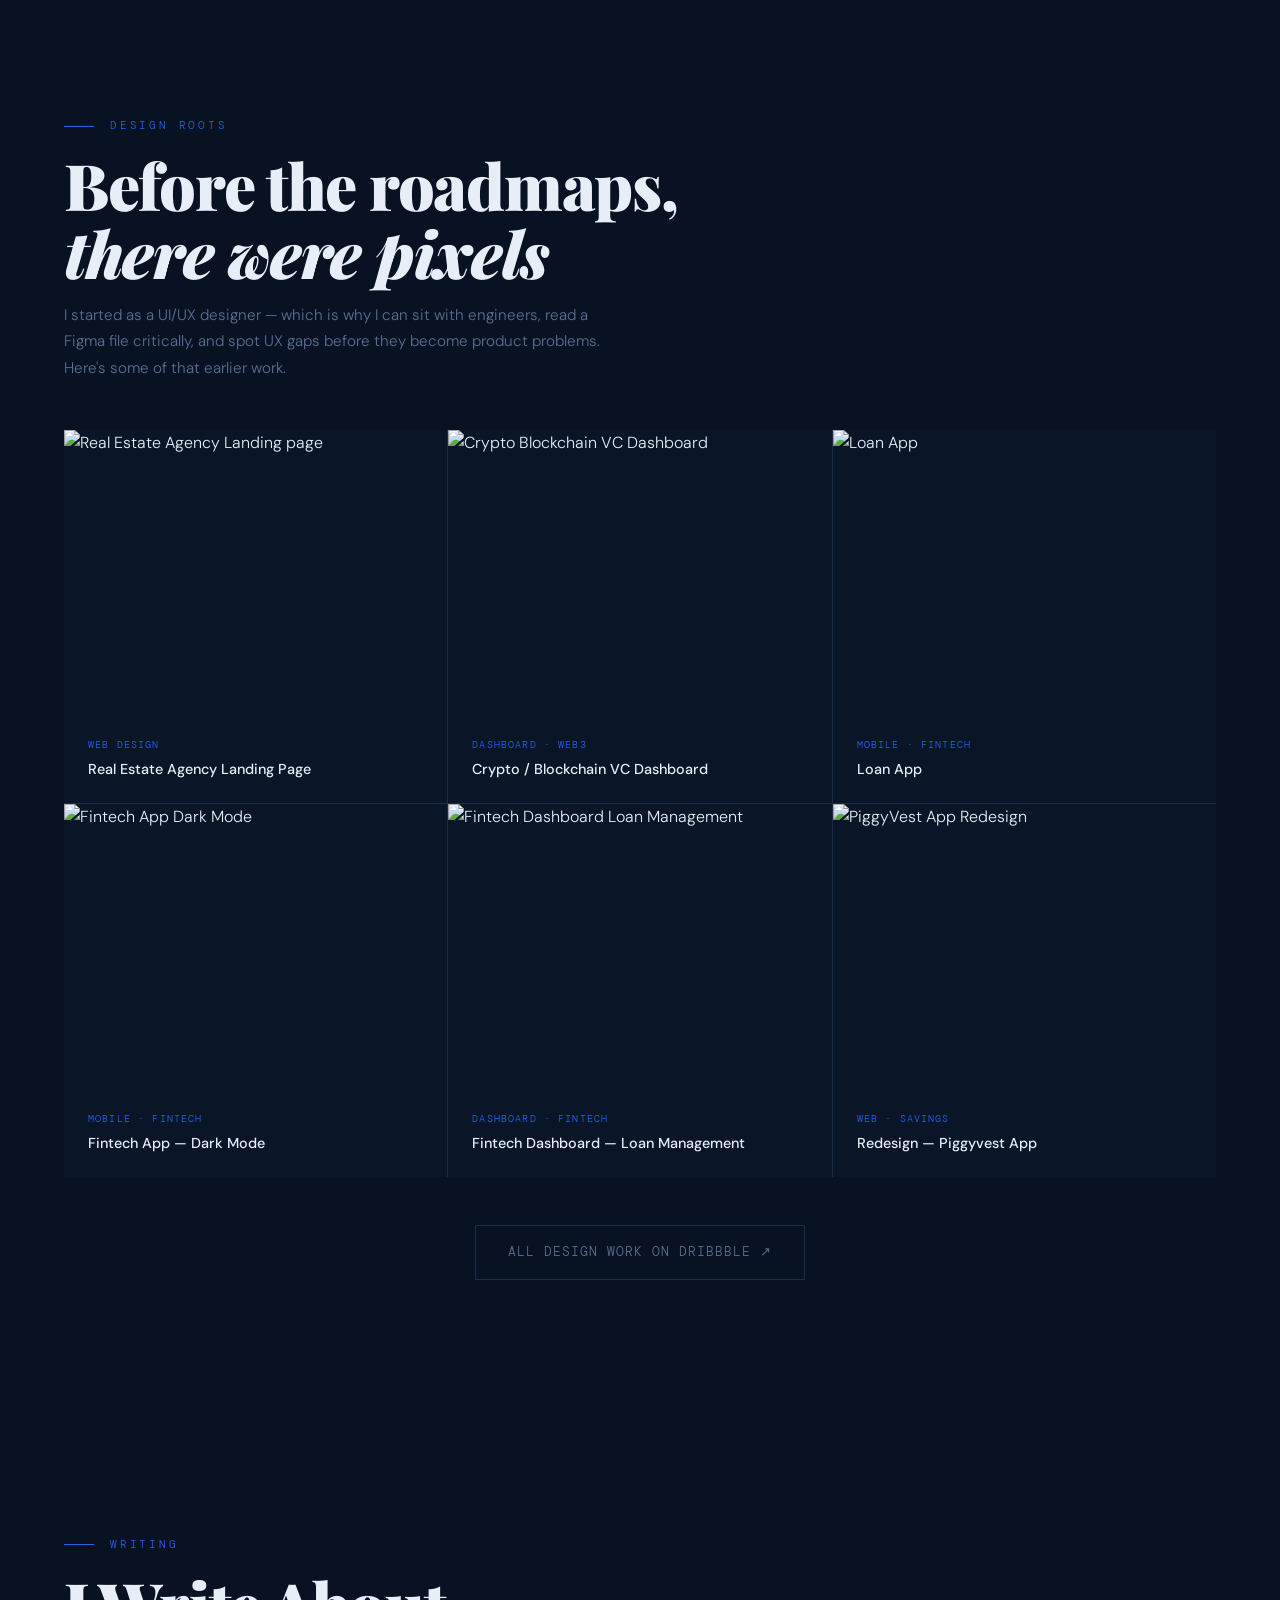
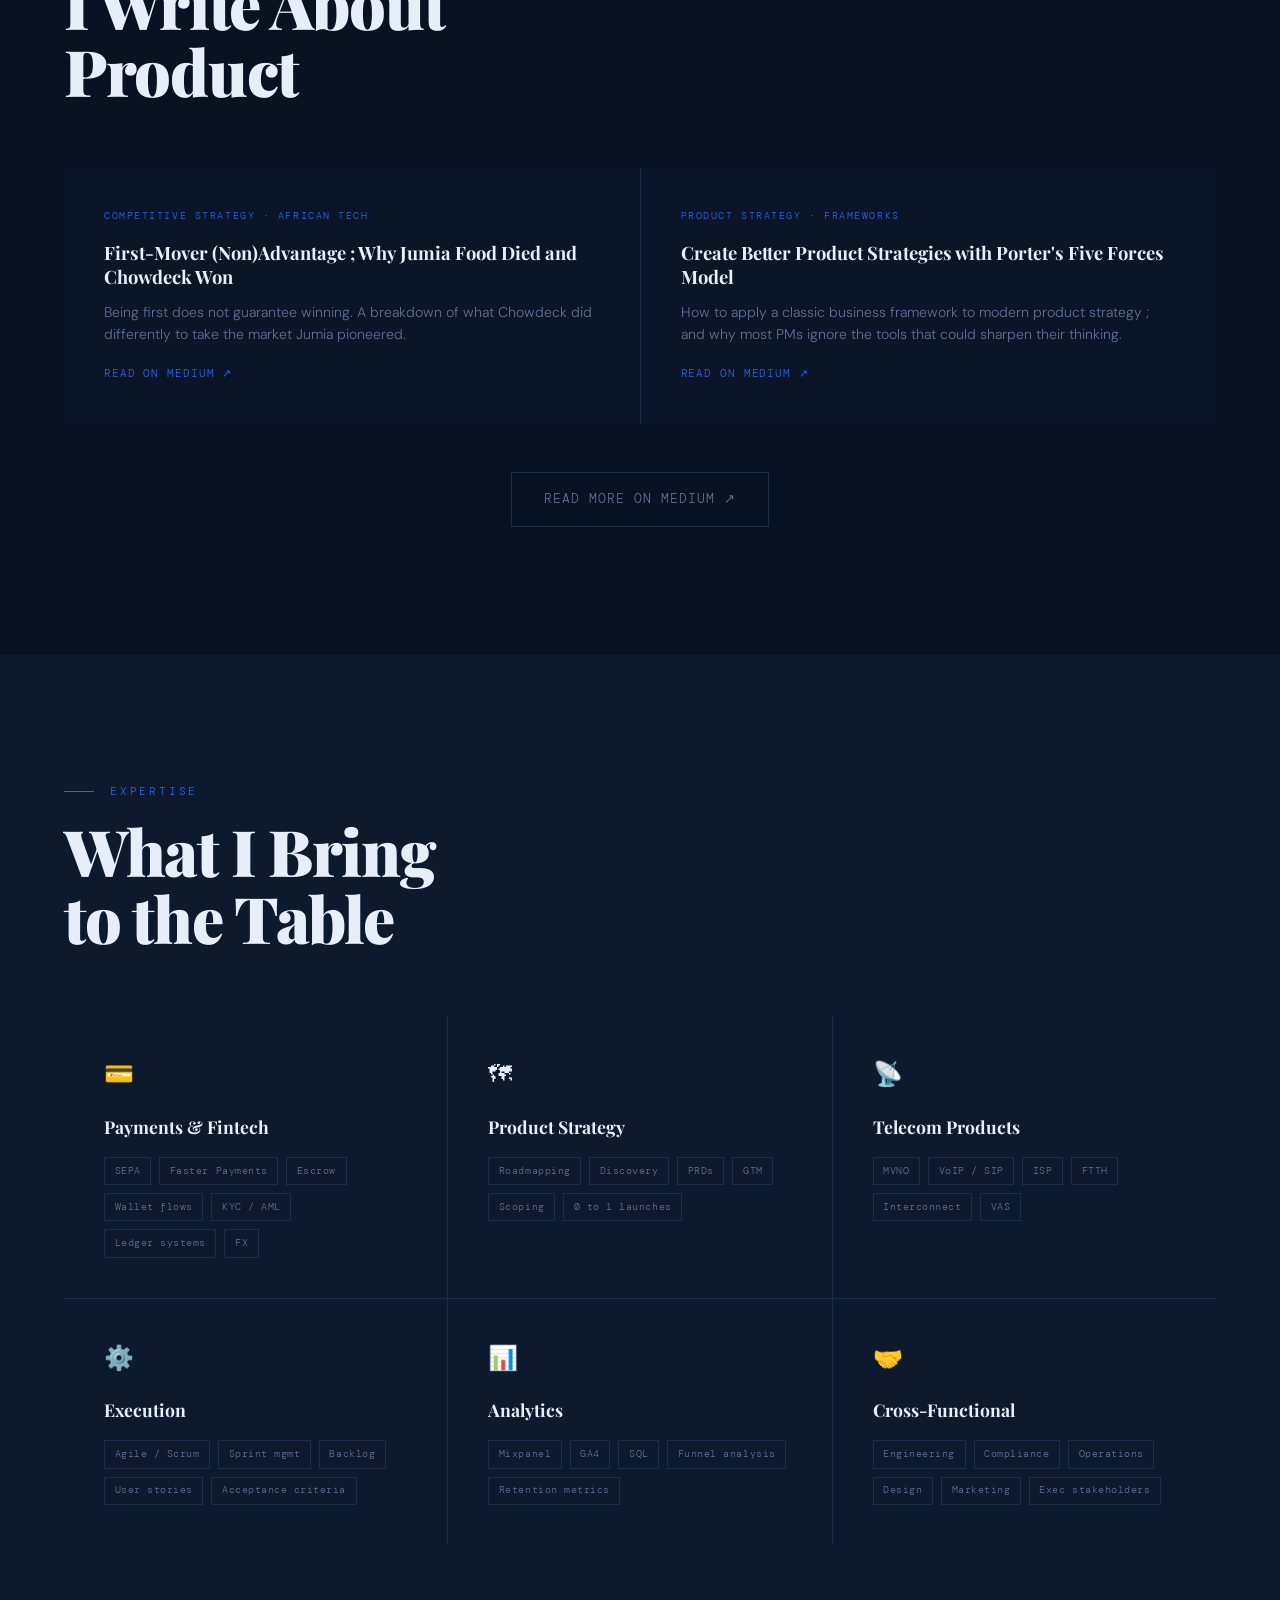
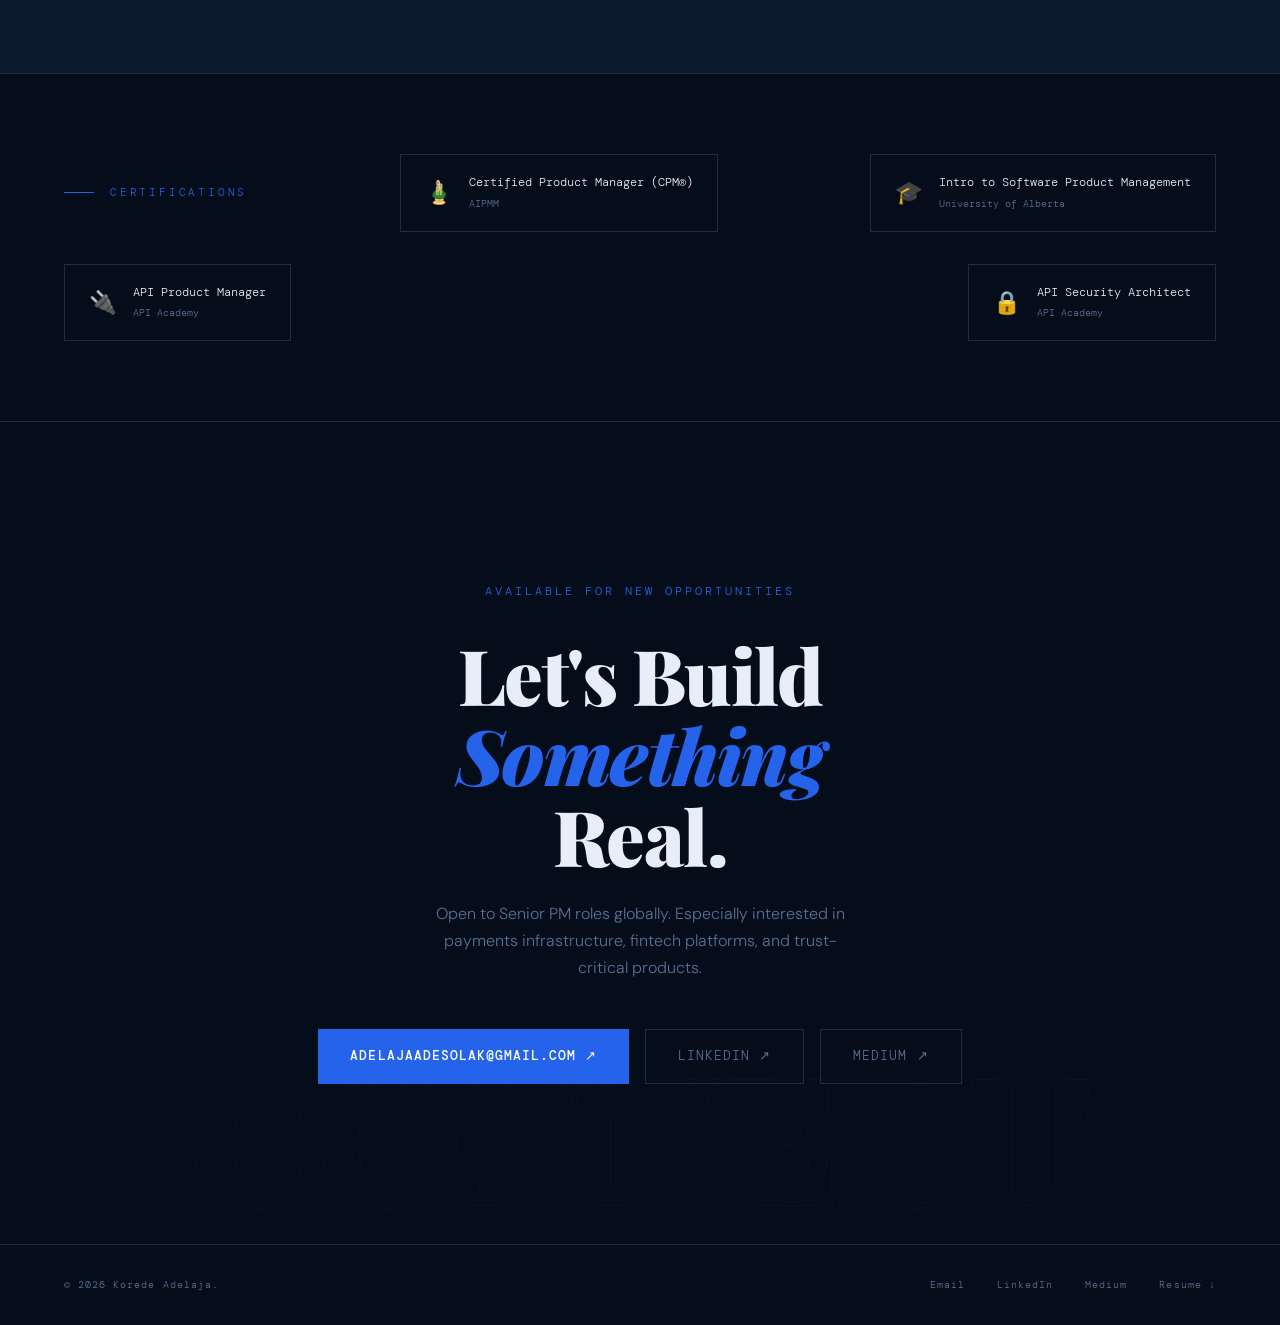
==== commit 12c24c3e: "Update index.html" ====
--- a/index.html
+++ b/index.html
@@ -56,7 +56,7 @@
   <section id="hero">
     <div class="hero-bg-text">PRODUCT</div>
     <!-- EDIT: Change your tag line below -->
-    <div class="hero-tag">Senior Product Manager &nbsp;&middot;&nbsp; Open to Global Roles</div>
+    <div class="hero-tag">Fintech Product Manager &nbsp;&middot;&nbsp; Open to Global Roles</div>
     <!-- EDIT: Your name -->
     <h1 class="hero-name">Korede<br><em>Adelaja</em></h1>
     <div class="hero-bottom">
@@ -193,6 +193,7 @@
         <div class="project-metric">Live &middot; 3 fund types &middot; Crypto payment gateway</div>
         <span class="project-arrow">&nearr;</span>
       </a>
+      <!-- this is a comment
       <a href="#" class="project-card">
         <div class="project-num">06</div>
         <span class="project-tag">Lending &middot; Risk &middot; BNPL</span>
@@ -202,6 +203,8 @@
         <div class="project-metric">Risk profiling &middot; BNPL &middot; Recovery optimisation</div>
         <span class="project-arrow">&nearr;</span>
       </a>
+     end of comment -->
+      
     </div>
   </section>
 
@@ -257,6 +260,8 @@
         </div>
       </div>
 
+      <!-- this is a comment
+      
       <div class="case-card">
         <div>
           <div class="case-num">CS&nbsp;03</div>
@@ -276,6 +281,8 @@
             <span class="case-impact">Reduced support dependency</span>
             <span class="case-impact">Eligibility shown upfront</span>
           </div>
+      
+      
         </div>
       </div>
 
@@ -300,7 +307,7 @@
           </div>
         </div>
       </div>
-
+end of comment -->
     </div>
   </section>
 
@@ -373,14 +380,14 @@
         </div>
       </a>
 
-      <a href="https://dribbble.com/shots/15721559-DOUGH-CRYPTOCURRENCY-WEBSITE-DESIGN" target="_blank" class="design-card">
+      <a href="https://dribbble.com/shots/15024725-Piggyvest-redesign" target="_blank" class="design-card">
         <div class="design-card-img">
-          <img src="https://cdn.dribbble.com/userupload/31858274/file/original-cce017a569dddfbe7f0b381e4e5eeab1.png?resize=400x0" alt="Dough Cryptocurrency Website" loading="lazy">
+          <img src="https://cdn.dribbble.com/userupload/30450540/file/original-7d54a6961d1095bb5139cce6803be7df.png?resize=400x300&vertical=center" alt="PiggyVest App Redesign" loading="lazy">
           <div class="design-card-overlay"><span>View on Dribbble &nearr;</span></div>
         </div>
         <div class="design-card-info">
-          <span class="design-tag">Web · Crypto</span>
-          <p class="design-title">Dough — Cryptocurrency Website</p>
+          <span class="design-tag">Web · Savings</span>
+          <p class="design-title">Redesign — Piggyvest App</p>
         </div>
       </a>
 
@@ -411,6 +418,8 @@
         <p class="writing-excerpt">How to apply a classic business framework to modern product strategy ; and why most PMs ignore the tools that could sharpen their thinking.</p>
         <span class="writing-link">Read on Medium &nearr;</span>
       </a>
+      
+      <!-- this is a comment
       <a href="https://medium.com/design-bootcamp/product-terms-every-pm-must-know-5-http-vs-https-ed243475d4a7" target="_blank" class="writing-card">
         <div class="writing-series">Product Terms Every PM Must Know &middot; #5</div>
         <h3 class="writing-title">HTTP vs HTTPS: What Every PM Needs to Know When the Site Goes Down</h3>
@@ -423,6 +432,9 @@
         <p class="writing-excerpt">The case for treating onboarding as a product in itself ; not an afterthought bolted on after the core feature ships.</p>
         <span class="writing-link">Read on Medium &nearr;</span>
       </a>
+
+      -->
+      
     </div>
     <div style="text-align:center;margin-top:3rem">
       <a href="https://medium.com/@thezanypm" target="_blank" class="btn-outline">Read More on Medium &nearr;</a>
